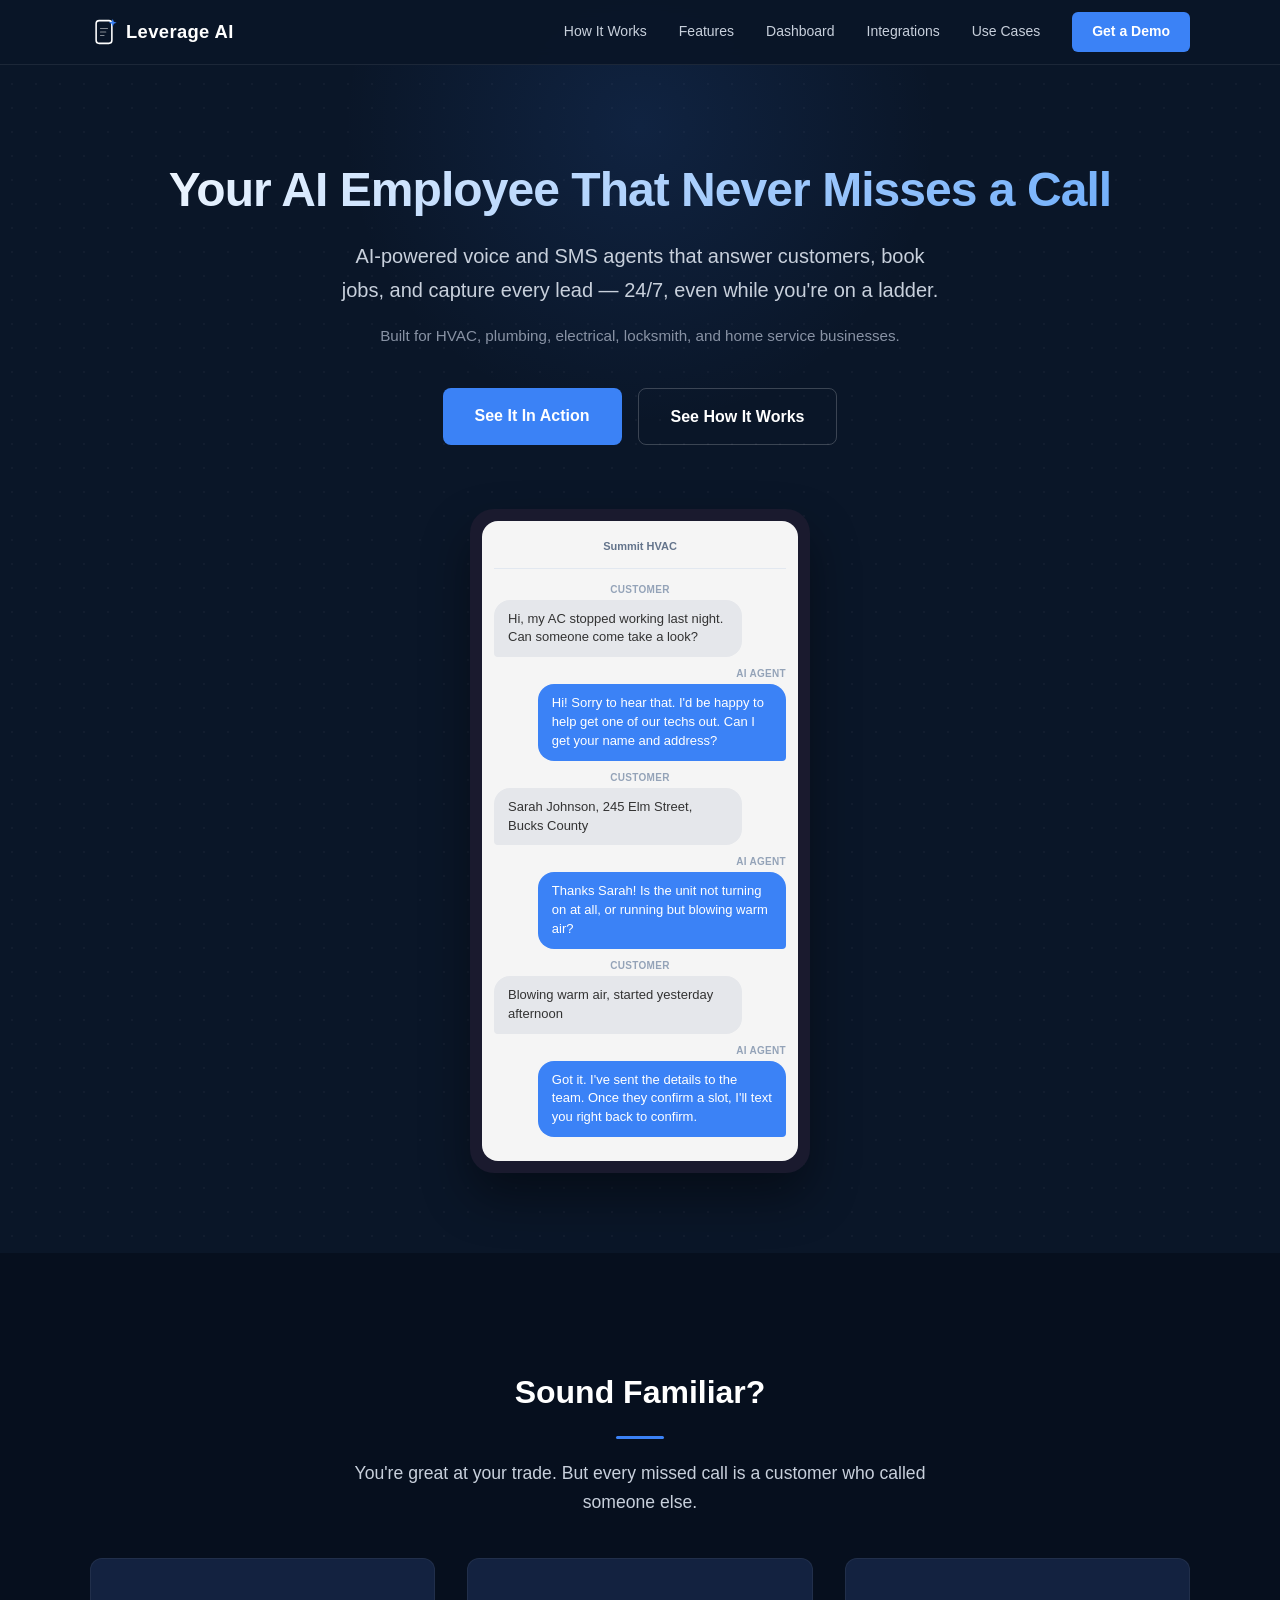
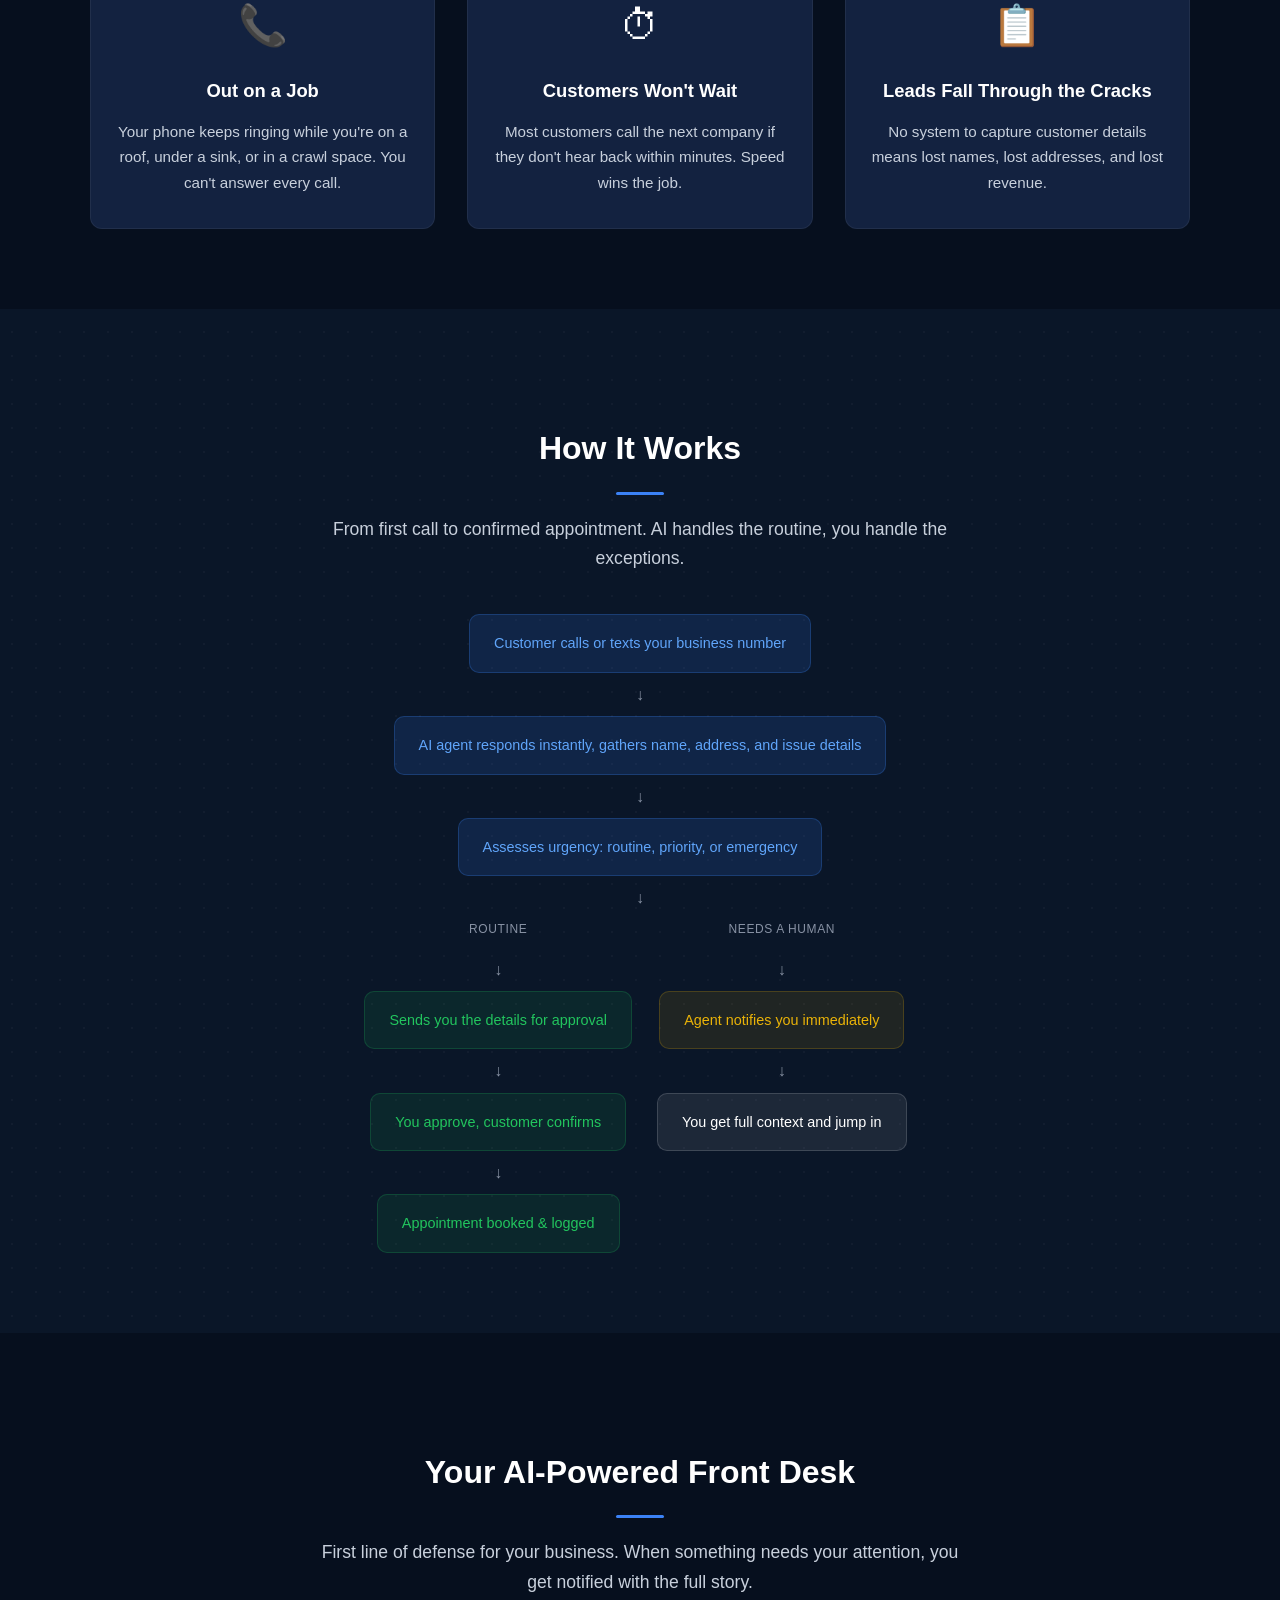
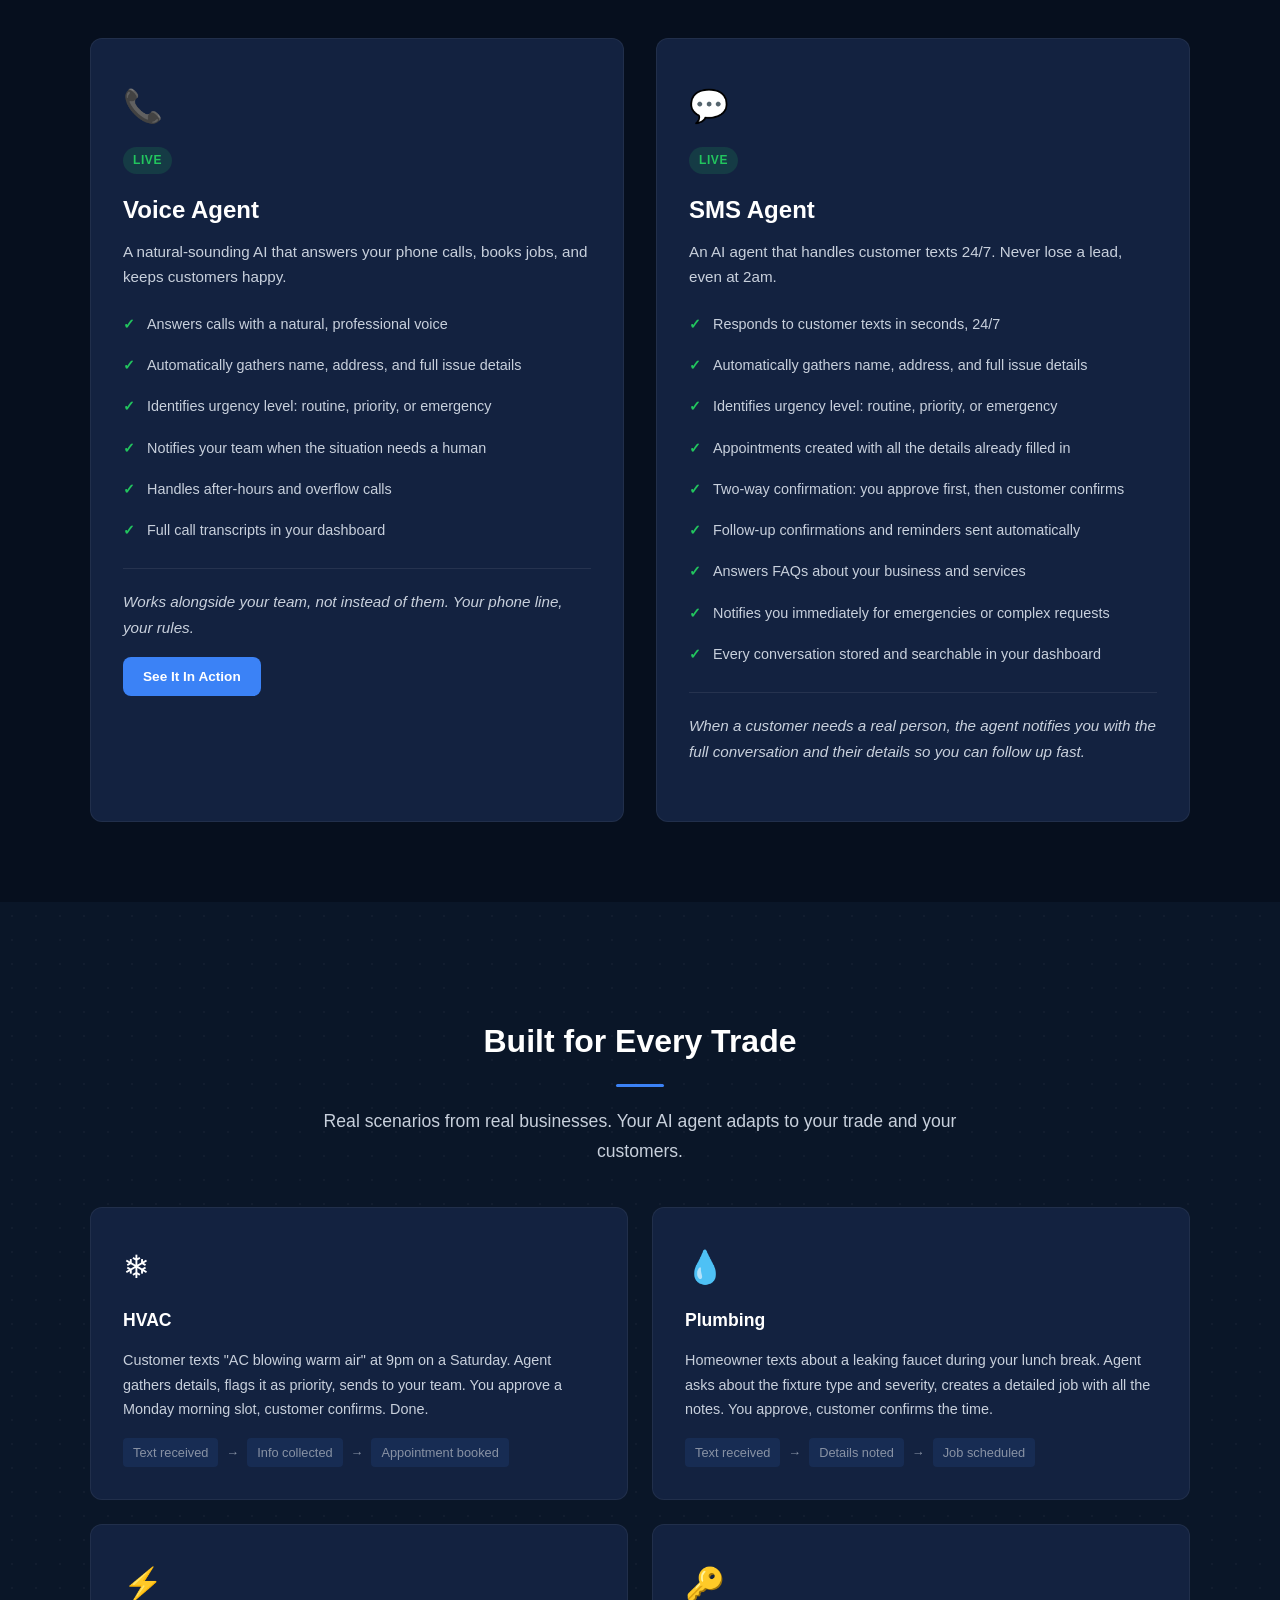
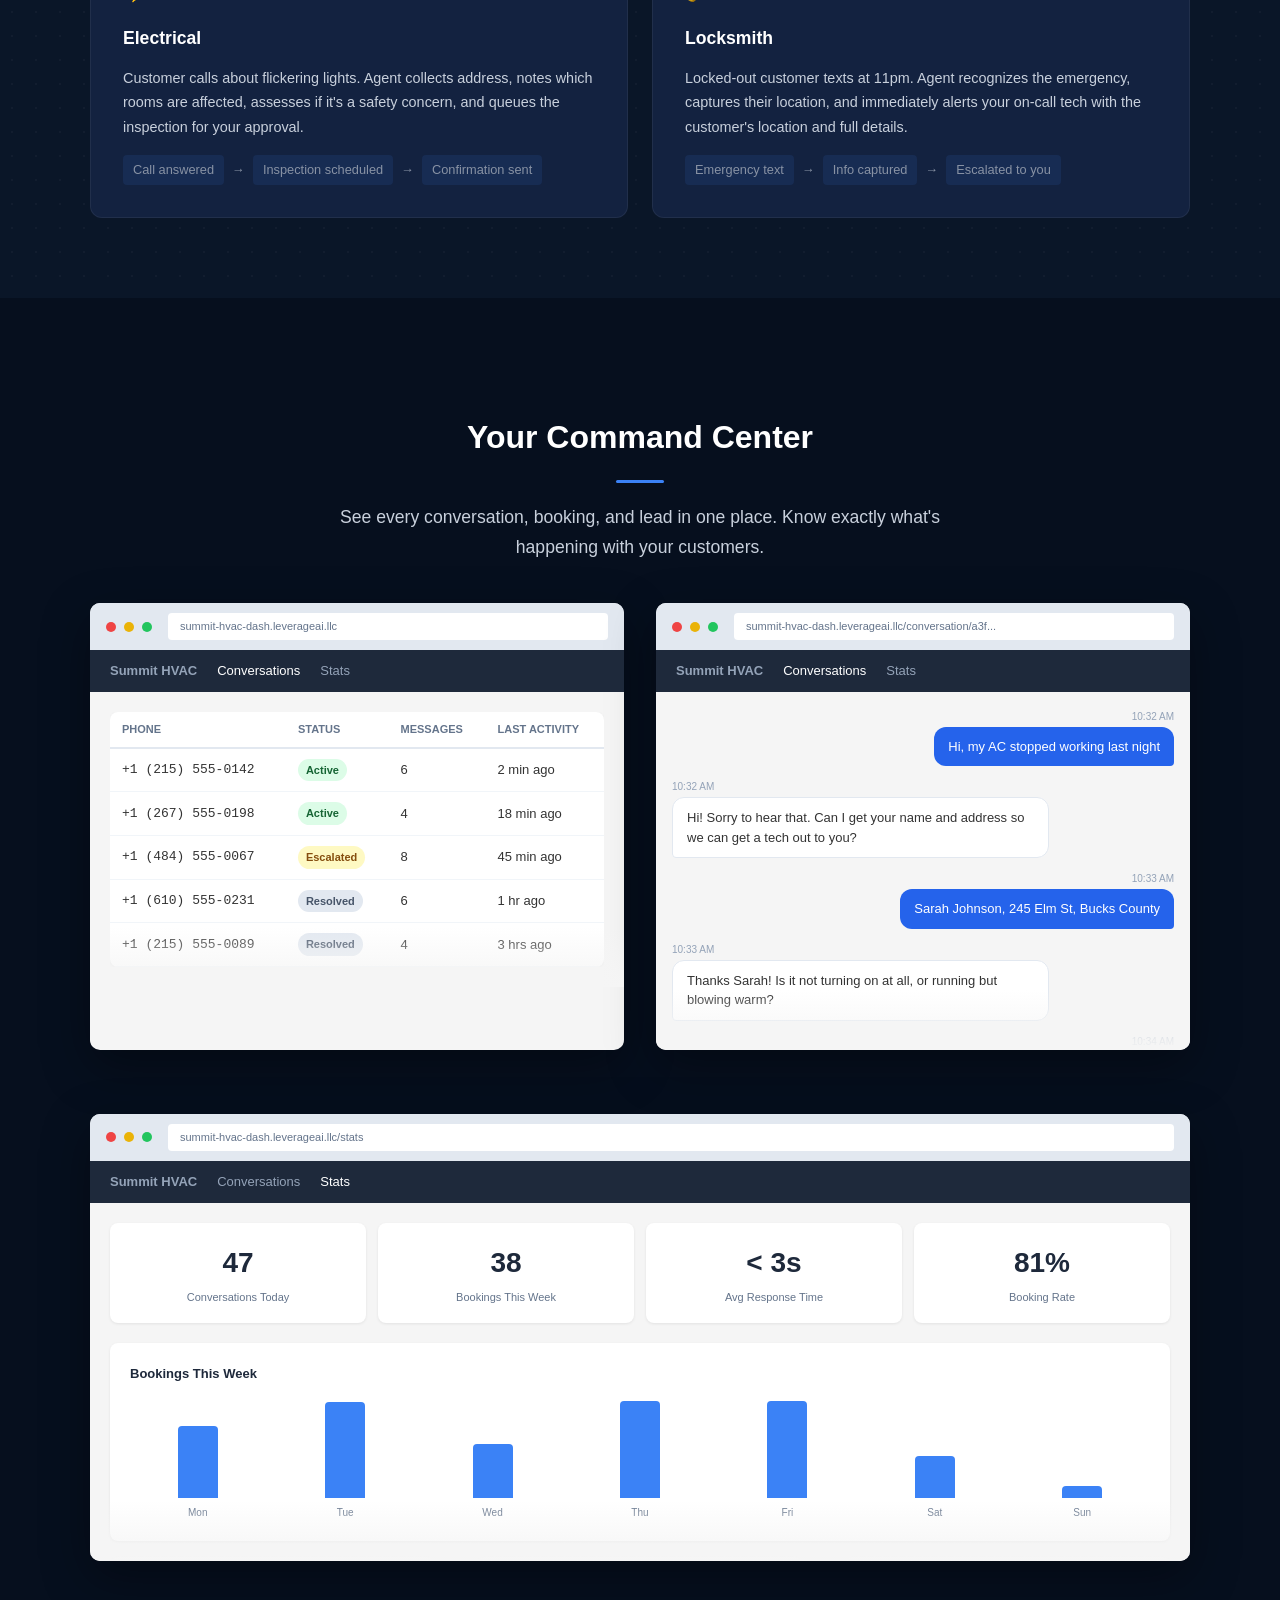
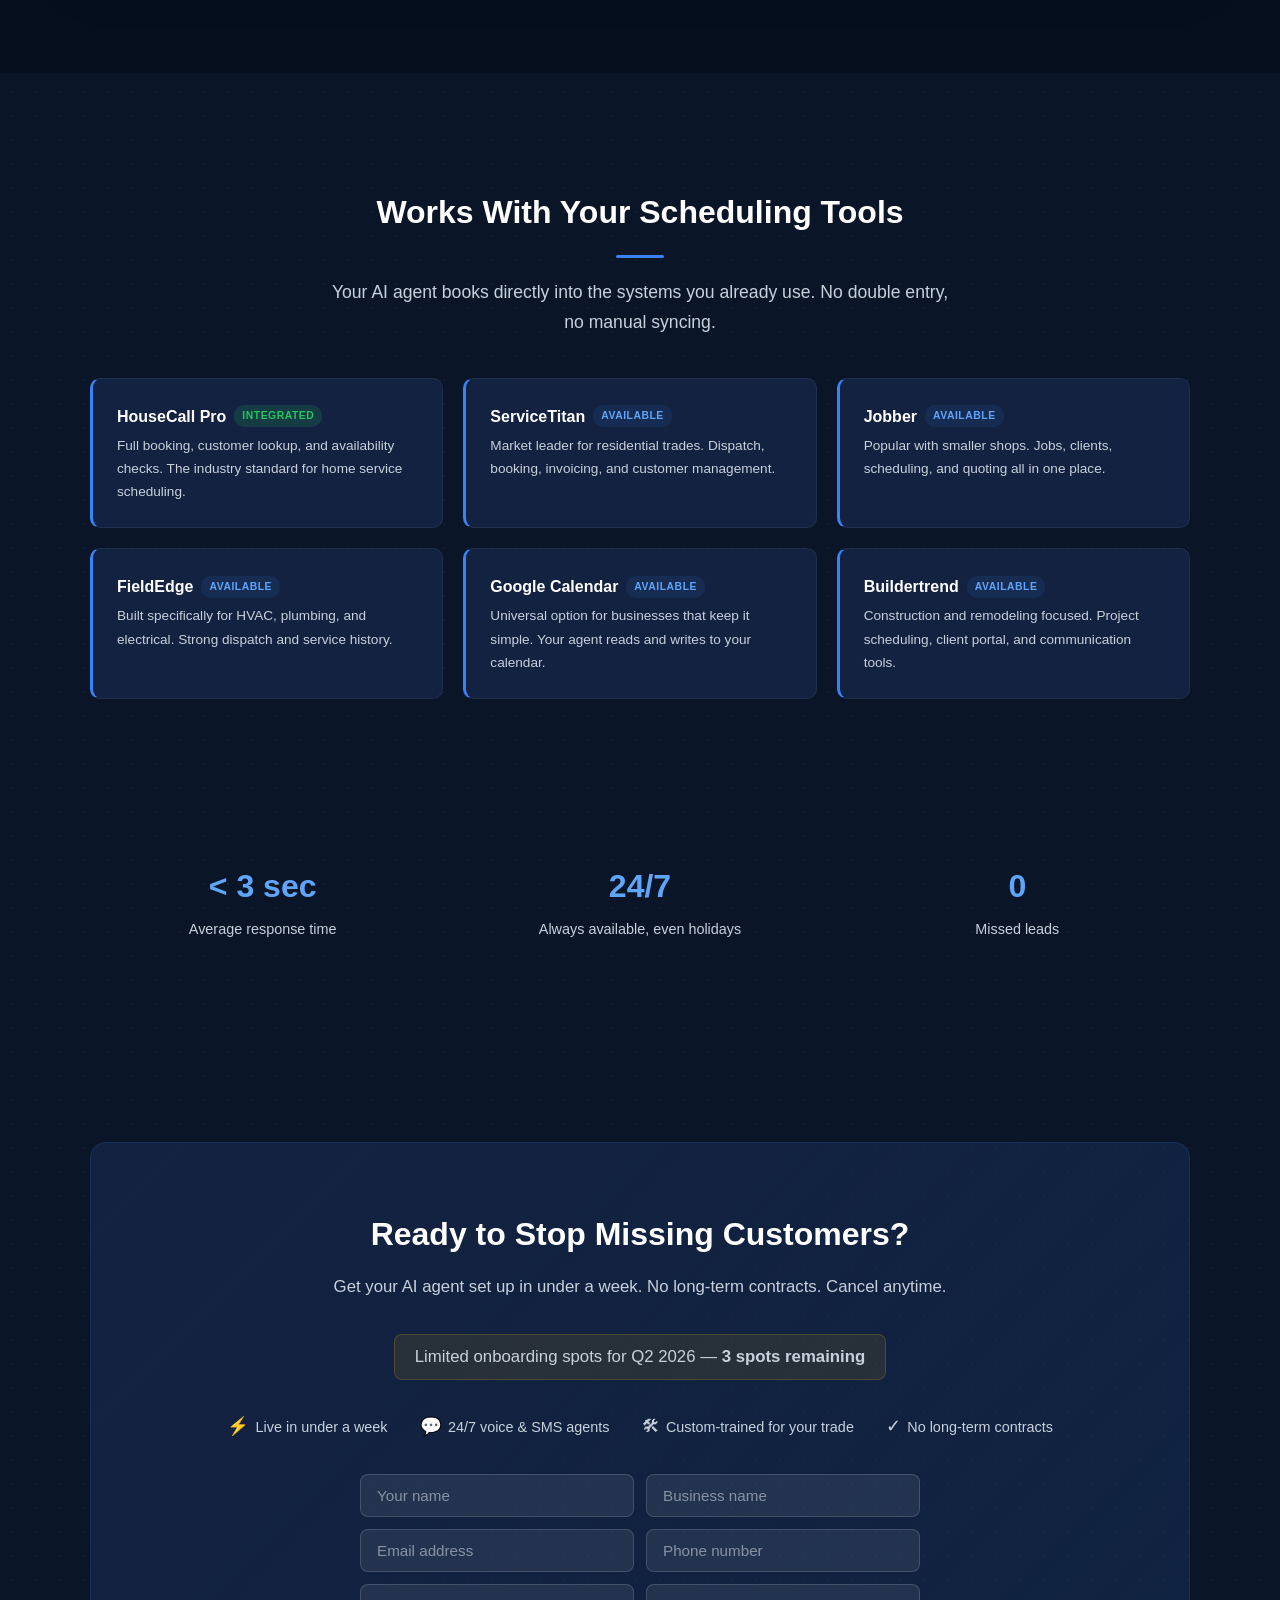
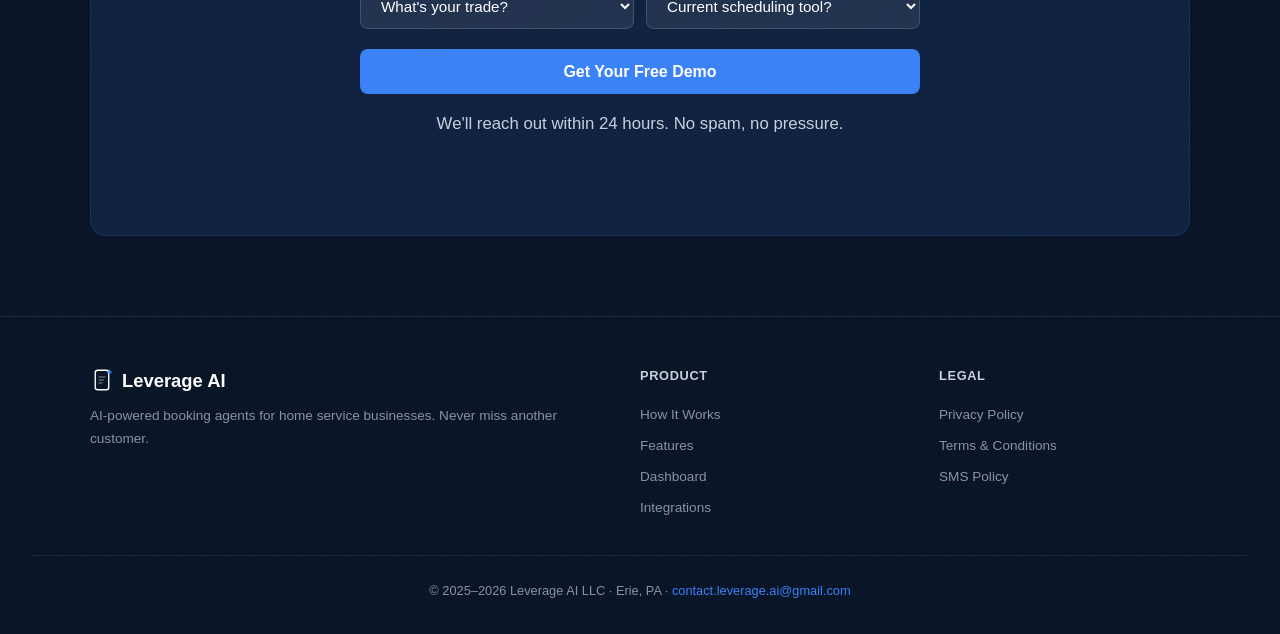
==== index.html @ cab5e4d6 "Consolidate flow charts and tighten section spacing" ====
<!DOCTYPE html>
<html lang="en">
<head>
  <meta charset="UTF-8">
  <meta name="viewport" content="width=device-width, initial-scale=1.0">
  <title>Leverage AI | AI-Powered Booking Agents for Home Service Businesses</title>
  <meta name="description" content="Never miss another customer. Leverage AI builds voice and SMS AI agents that answer inquiries, book appointments, and capture every lead for HVAC, plumbing, electrical, and locksmith businesses.">
  <link rel="icon" type="image/svg+xml" href="data:image/svg+xml,%3Csvg xmlns='http://www.w3.org/2000/svg' viewBox='0 0 32 32'%3E%3Crect x='7' y='3' width='18' height='26' rx='3.5' ry='3.5' fill='none' stroke='%23ffffff' stroke-width='1.8'/%3E%3Cline x1='12' y1='12' x2='20' y2='12' stroke='rgba(255,255,255,0.5)' stroke-width='1.3' stroke-linecap='round'/%3E%3Cline x1='12' y1='16' x2='18' y2='16' stroke='rgba(255,255,255,0.5)' stroke-width='1.3' stroke-linecap='round'/%3E%3Cline x1='12' y1='20' x2='16' y2='20' stroke='rgba(255,255,255,0.5)' stroke-width='1.3' stroke-linecap='round'/%3E%3Cpath d='M26 1 L27.2 4.3 L30.5 5.5 L27.2 6.7 L26 10 L24.8 6.7 L21.5 5.5 L24.8 4.3 Z' fill='%233b82f6'/%3E%3C/svg%3E">
  <meta property="og:title" content="Leverage AI | AI Booking Agents for Home Service Businesses">
  <meta property="og:description" content="Never miss another customer. AI agents that answer inquiries, book appointments, and capture every lead 24/7.">
  <meta property="og:type" content="website">
  <meta property="og:url" content="https://leverageai.llc">
  <meta name="twitter:card" content="summary">
  <meta name="twitter:title" content="Leverage AI | AI Booking Agents for Home Service Businesses">
  <meta name="twitter:description" content="Never miss another customer. AI agents that answer inquiries, book appointments, and capture every lead 24/7.">
  <link rel="stylesheet" href="style.css">
</head>
<body>

  <!-- ── Nav ──────────────────────────────────────────── -->
  <header class="site-header">
    <div class="inner">
      <a href="/" class="logo"><svg xmlns="http://www.w3.org/2000/svg" viewBox="0 0 32 32" width="28" height="28" aria-hidden="true"><rect x="7" y="3" width="18" height="26" rx="3.5" ry="3.5" fill="none" stroke="#ffffff" stroke-width="1.8"/><line x1="12" y1="12" x2="20" y2="12" stroke="rgba(255,255,255,0.5)" stroke-width="1.3" stroke-linecap="round"/><line x1="12" y1="16" x2="18" y2="16" stroke="rgba(255,255,255,0.5)" stroke-width="1.3" stroke-linecap="round"/><line x1="12" y1="20" x2="16" y2="20" stroke="rgba(255,255,255,0.5)" stroke-width="1.3" stroke-linecap="round"/><path d="M26 1 L27.2 4.3 L30.5 5.5 L27.2 6.7 L26 10 L24.8 6.7 L21.5 5.5 L24.8 4.3 Z" fill="#3b82f6"/></svg> Leverage AI</a>
      <input type="checkbox" id="nav-toggle" class="nav-toggle" aria-label="Toggle navigation">
      <label for="nav-toggle" class="nav-hamburger" aria-label="Menu">
        <span></span><span></span><span></span>
      </label>
      <nav class="nav-links" onclick="document.getElementById('nav-toggle').checked=false">
        <a href="#how-it-works">How It Works</a>
        <a href="#features">Features</a>
        <a href="#dashboard">Dashboard</a>
        <a href="#integrations">Integrations</a>
        <a href="#use-cases">Use Cases</a>
        <a href="#demo" class="nav-cta">Get a Demo</a>
      </nav>
    </div>
  </header>

  <main>

  <!-- ── Hero ─────────────────────────────────────────── -->
  <section class="hero">
    <h1>Your AI Employee That Never Misses a Call</h1>
    <p class="tagline">AI-powered voice and SMS agents that answer customers, book jobs, and capture every lead &mdash; 24/7, even while you're on a ladder.</p>
    <p class="supported">Built for HVAC, plumbing, electrical, locksmith, and home service businesses.</p>
    <div class="cta-buttons">
      <a href="#demo" class="btn-primary">See It In Action</a>
      <a href="#how-it-works" class="btn-secondary">See How It Works</a>
    </div>

    <!-- Phone mockup -->
    <div class="phone-mockup">
      <div class="phone-screen">
        <div class="phone-header">Summit HVAC</div>
        <div class="sms-label">Customer</div>
        <div class="sms-bubble sms-incoming">Hi, my AC stopped working last night. Can someone come take a look?</div>
        <div class="sms-label sms-label-right">AI Agent</div>
        <div class="sms-bubble sms-outgoing">Hi! Sorry to hear that. I'd be happy to help get one of our techs out. Can I get your name and address?</div>
        <div class="sms-label">Customer</div>
        <div class="sms-bubble sms-incoming">Sarah Johnson, 245 Elm Street, Bucks County</div>
        <div class="sms-label sms-label-right">AI Agent</div>
        <div class="sms-bubble sms-outgoing">Thanks Sarah! Is the unit not turning on at all, or running but blowing warm air?</div>
        <div class="sms-label">Customer</div>
        <div class="sms-bubble sms-incoming">Blowing warm air, started yesterday afternoon</div>
        <div class="sms-label sms-label-right">AI Agent</div>
        <div class="sms-bubble sms-outgoing">Got it. I've sent the details to the team. Once they confirm a slot, I'll text you right back to confirm.</div>
      </div>
    </div>
  </section>

  <!-- ── Pain Points ──────────────────────────────────── -->
  <section class="section section-alt">
    <div class="section-inner">
      <h2 class="section-title">Sound Familiar?</h2>
      <p class="section-subtitle">You're great at your trade. But every missed call is a customer who called someone else.</p>
      <div class="pain-grid">
        <div class="pain-card card-base">
          <span class="pain-icon" aria-hidden="true">&#128222;</span>
          <h3>Out on a Job</h3>
          <p>Your phone keeps ringing while you're on a roof, under a sink, or in a crawl space. You can't answer every call.</p>
        </div>
        <div class="pain-card card-base">
          <span class="pain-icon" aria-hidden="true">&#9201;</span>
          <h3>Customers Won't Wait</h3>
          <p>Most customers call the next company if they don't hear back within minutes. Speed wins the job.</p>
        </div>
        <div class="pain-card card-base">
          <span class="pain-icon" aria-hidden="true">&#128203;</span>
          <h3>Leads Fall Through the Cracks</h3>
          <p>No system to capture customer details means lost names, lost addresses, and lost revenue.</p>
        </div>
      </div>
    </div>
  </section>

  <!-- ── How It Works ─────────────────────────────────── -->
  <section id="how-it-works" class="section">
    <div class="section-inner">
      <h2 class="section-title">How It Works</h2>
      <p class="section-subtitle">From first call to confirmed appointment. AI handles the routine, you handle the exceptions.</p>
      <div class="handoff-flow how-it-works-flow">
        <div class="flow-node flow-node-agent">Customer calls or texts your business number</div>
        <div class="flow-connector">&darr;</div>
        <div class="flow-node flow-node-agent">AI agent responds instantly, gathers name, address, and issue details</div>
        <div class="flow-connector">&darr;</div>
        <div class="flow-node flow-node-agent">Assesses urgency: routine, priority, or emergency</div>
        <div class="flow-connector">&darr;</div>
        <div class="flow-split">
          <div class="flow-branch">
            <span class="flow-branch-label">Routine</span>
            <div class="flow-connector">&darr;</div>
            <div class="flow-node flow-node-routine">Sends you the details for approval</div>
            <div class="flow-connector">&darr;</div>
            <div class="flow-node flow-node-routine">You approve, customer confirms</div>
            <div class="flow-connector">&darr;</div>
            <div class="flow-node flow-node-routine">Appointment booked &amp; logged</div>
          </div>
          <div class="flow-branch">
            <span class="flow-branch-label">Needs a human</span>
            <div class="flow-connector">&darr;</div>
            <div class="flow-node flow-node-escalate">Agent notifies you immediately</div>
            <div class="flow-connector">&darr;</div>
            <div class="flow-node flow-node-human">You get full context and jump in</div>
          </div>
        </div>
      </div>
    </div>
  </section>

  <!-- ── Features / Services ──────────────────────────── -->
  <section id="features" class="section section-alt">
    <div class="section-inner">
      <h2 class="section-title">Your AI-Powered Front Desk</h2>
      <p class="section-subtitle">First line of defense for your business. When something needs your attention, you get notified with the full story.</p>
      <div class="features-grid">
        <div class="feature-card card-base">
          <span class="feature-icon" aria-hidden="true">&#128222;</span>
          <span class="feature-badge badge-base badge-green">Live</span>
          <h3>Voice Agent</h3>
          <p>A natural-sounding AI that answers your phone calls, books jobs, and keeps customers happy.</p>
          <ul class="feature-list check-list">
            <li>Answers calls with a natural, professional voice</li>
            <li>Automatically gathers name, address, and full issue details</li>
            <li>Identifies urgency level: routine, priority, or emergency</li>
            <li>Notifies your team when the situation needs a human</li>
            <li>Handles after-hours and overflow calls</li>
            <li>Full call transcripts in your dashboard</li>
          </ul>
          <p class="feature-note">Works alongside your team, not instead of them. Your phone line, your rules.</p>
          <div class="feature-cta">
            <a href="#demo" class="btn-primary btn-sm">See It In Action</a>
          </div>
        </div>
        <div class="feature-card card-base">
          <span class="feature-icon" aria-hidden="true">&#128172;</span>
          <span class="feature-badge badge-base badge-green">Live</span>
          <h3>SMS Agent</h3>
          <p>An AI agent that handles customer texts 24/7. Never lose a lead, even at 2am.</p>
          <ul class="feature-list check-list">
            <li>Responds to customer texts in seconds, 24/7</li>
            <li>Automatically gathers name, address, and full issue details</li>
            <li>Identifies urgency level: routine, priority, or emergency</li>
            <li>Appointments created with all the details already filled in</li>
            <li>Two-way confirmation: you approve first, then customer confirms</li>
            <li>Follow-up confirmations and reminders sent automatically</li>
            <li>Answers FAQs about your business and services</li>
            <li>Notifies you immediately for emergencies or complex requests</li>
            <li>Every conversation stored and searchable in your dashboard</li>
          </ul>
          <p class="feature-note">When a customer needs a real person, the agent notifies you with the full conversation and their details so you can follow up fast.</p>
        </div>
      </div>
    </div>
  </section>

  <!-- ── Use Cases ────────────────────────────────────── -->
  <section id="use-cases" class="section">
    <div class="section-inner">
      <h2 class="section-title">Built for Every Trade</h2>
      <p class="section-subtitle">Real scenarios from real businesses. Your AI agent adapts to your trade and your customers.</p>
      <div class="usecases-grid">
        <div class="usecase-card card-base">
          <span class="trade-icon" aria-hidden="true">&#10052;</span>
          <h3>HVAC</h3>
          <p>Customer texts "AC blowing warm air" at 9pm on a Saturday. Agent gathers details, flags it as priority, sends to your team. You approve a Monday morning slot, customer confirms. Done.</p>
          <div class="usecase-flow">
            <span class="flow-step">Text received</span>
            <span class="flow-arrow">&rarr;</span>
            <span class="flow-step">Info collected</span>
            <span class="flow-arrow">&rarr;</span>
            <span class="flow-step">Appointment booked</span>
          </div>
        </div>
        <div class="usecase-card card-base">
          <span class="trade-icon" aria-hidden="true">&#128167;</span>
          <h3>Plumbing</h3>
          <p>Homeowner texts about a leaking faucet during your lunch break. Agent asks about the fixture type and severity, creates a detailed job with all the notes. You approve, customer confirms the time.</p>
          <div class="usecase-flow">
            <span class="flow-step">Text received</span>
            <span class="flow-arrow">&rarr;</span>
            <span class="flow-step">Details noted</span>
            <span class="flow-arrow">&rarr;</span>
            <span class="flow-step">Job scheduled</span>
          </div>
        </div>
        <div class="usecase-card card-base">
          <span class="trade-icon" aria-hidden="true">&#9889;</span>
          <h3>Electrical</h3>
          <p>Customer calls about flickering lights. Agent collects address, notes which rooms are affected, assesses if it's a safety concern, and queues the inspection for your approval.</p>
          <div class="usecase-flow">
            <span class="flow-step">Call answered</span>
            <span class="flow-arrow">&rarr;</span>
            <span class="flow-step">Inspection scheduled</span>
            <span class="flow-arrow">&rarr;</span>
            <span class="flow-step">Confirmation sent</span>
          </div>
        </div>
        <div class="usecase-card card-base">
          <span class="trade-icon" aria-hidden="true">&#128273;</span>
          <h3>Locksmith</h3>
          <p>Locked-out customer texts at 11pm. Agent recognizes the emergency, captures their location, and immediately alerts your on-call tech with the customer's location and full details.</p>
          <div class="usecase-flow">
            <span class="flow-step">Emergency text</span>
            <span class="flow-arrow">&rarr;</span>
            <span class="flow-step">Info captured</span>
            <span class="flow-arrow">&rarr;</span>
            <span class="flow-step">Escalated to you</span>
          </div>
        </div>
      </div>
    </div>
  </section>

  <!-- ── Dashboard Screenshots ────────────────────────── -->
  <section id="dashboard" class="section section-alt">
    <div class="section-inner">
      <h2 class="section-title">Your Command Center</h2>
      <p class="section-subtitle">See every conversation, booking, and lead in one place. Know exactly what's happening with your customers.</p>

      <!-- Conversation List + Chat Transcript side by side -->
      <div class="dashboard-showcase">
        <!-- Mock: Conversation List -->
        <div class="mock-browser">
          <div class="mock-toolbar">
            <div class="mock-dot mock-dot-red"></div>
            <div class="mock-dot mock-dot-yellow"></div>
            <div class="mock-dot mock-dot-green"></div>
            <div class="mock-url">summit-hvac-dash.leverageai.llc</div>
          </div>
          <div class="mock-body">
            <div class="mock-nav">
              <span class="mock-nav-brand">Summit HVAC</span>
              <span class="active">Conversations</span>
              <span>Stats</span>
            </div>
            <div class="mock-content">
              <div class="mock-table-wrap">
              <table class="mock-table">
                <thead>
                  <tr>
                    <th>Phone</th>
                    <th>Status</th>
                    <th>Messages</th>
                    <th>Last Activity</th>
                  </tr>
                </thead>
                <tbody>
                  <tr>
                    <td class="mock-phone">+1 (215) 555-0142</td>
                    <td><span class="mock-badge mock-badge-active">Active</span></td>
                    <td>6</td>
                    <td>2 min ago</td>
                  </tr>
                  <tr>
                    <td class="mock-phone">+1 (267) 555-0198</td>
                    <td><span class="mock-badge mock-badge-active">Active</span></td>
                    <td>4</td>
                    <td>18 min ago</td>
                  </tr>
                  <tr>
                    <td class="mock-phone">+1 (484) 555-0067</td>
                    <td><span class="mock-badge mock-badge-escalated">Escalated</span></td>
                    <td>8</td>
                    <td>45 min ago</td>
                  </tr>
                  <tr>
                    <td class="mock-phone">+1 (610) 555-0231</td>
                    <td><span class="mock-badge mock-badge-resolved">Resolved</span></td>
                    <td>6</td>
                    <td>1 hr ago</td>
                  </tr>
                  <tr>
                    <td class="mock-phone">+1 (215) 555-0089</td>
                    <td><span class="mock-badge mock-badge-resolved">Resolved</span></td>
                    <td>4</td>
                    <td>3 hrs ago</td>
                  </tr>
                </tbody>
              </table>
              </div>
            </div>
          </div>
        </div>

        <!-- Mock: SMS Conversation -->
        <div class="mock-browser">
          <div class="mock-toolbar">
            <div class="mock-dot mock-dot-red"></div>
            <div class="mock-dot mock-dot-yellow"></div>
            <div class="mock-dot mock-dot-green"></div>
            <div class="mock-url">summit-hvac-dash.leverageai.llc/conversation/a3f...</div>
          </div>
          <div class="mock-body">
            <div class="mock-nav">
              <span class="mock-nav-brand">Summit HVAC</span>
              <span class="active">Conversations</span>
              <span>Stats</span>
            </div>
            <div class="mock-chat">
              <div class="mock-msg-row mock-msg-row-user">
                <span class="mock-msg-time">10:32 AM</span>
                <div class="mock-msg mock-msg-user">Hi, my AC stopped working last night</div>
              </div>
              <div class="mock-msg-row mock-msg-row-agent">
                <span class="mock-msg-time">10:32 AM</span>
                <div class="mock-msg mock-msg-agent">Hi! Sorry to hear that. Can I get your name and address so we can get a tech out to you?</div>
              </div>
              <div class="mock-msg-row mock-msg-row-user">
                <span class="mock-msg-time">10:33 AM</span>
                <div class="mock-msg mock-msg-user">Sarah Johnson, 245 Elm St, Bucks County</div>
              </div>
              <div class="mock-msg-row mock-msg-row-agent">
                <span class="mock-msg-time">10:33 AM</span>
                <div class="mock-msg mock-msg-agent">Thanks Sarah! Is it not turning on at all, or running but blowing warm?</div>
              </div>
              <div class="mock-msg-row mock-msg-row-user">
                <span class="mock-msg-time">10:34 AM</span>
                <div class="mock-msg mock-msg-user">Blowing warm since yesterday</div>
              </div>
              <div class="mock-msg-row mock-msg-row-agent">
                <span class="mock-msg-time">10:34 AM</span>
                <div class="mock-msg mock-msg-agent">Got it, I've sent the details to the team. You'll get a text to confirm once the appointment is set.</div>
              </div>
              <div class="mock-msg-row mock-msg-row-agent">
                <span class="mock-msg-time">10:51 AM</span>
                <div class="mock-msg mock-msg-agent">Great news Sarah! Tomorrow Tue Mar 29, 8&ndash;10am works. Can you confirm that time?</div>
              </div>
              <div class="mock-msg-row mock-msg-row-user">
                <span class="mock-msg-time">10:52 AM</span>
                <div class="mock-msg mock-msg-user">Yes that works!</div>
              </div>
              <div class="mock-msg-row mock-msg-row-agent">
                <span class="mock-msg-time">10:52 AM</span>
                <div class="mock-msg mock-msg-agent">Confirmed! A tech will call when they're on the way.</div>
              </div>
            </div>
          </div>
        </div>
      </div>

      <!-- Mock: Analytics Dashboard -->
      <div class="mock-browser">
        <div class="mock-toolbar">
          <div class="mock-dot mock-dot-red"></div>
          <div class="mock-dot mock-dot-yellow"></div>
          <div class="mock-dot mock-dot-green"></div>
          <div class="mock-url">summit-hvac-dash.leverageai.llc/stats</div>
        </div>
        <div class="mock-body">
          <div class="mock-nav">
            <span class="mock-nav-brand">Summit HVAC</span>
            <span>Conversations</span>
            <span class="active">Stats</span>
          </div>
          <div class="mock-content">
            <div class="mock-stats-grid">
              <div class="mock-stat">
                <div class="mock-stat-value">47</div>
                <div class="mock-stat-label">Conversations Today</div>
              </div>
              <div class="mock-stat">
                <div class="mock-stat-value">38</div>
                <div class="mock-stat-label">Bookings This Week</div>
              </div>
              <div class="mock-stat">
                <div class="mock-stat-value">&lt; 3s</div>
                <div class="mock-stat-label">Avg Response Time</div>
              </div>
              <div class="mock-stat">
                <div class="mock-stat-value">81%</div>
                <div class="mock-stat-label">Booking Rate</div>
              </div>
            </div>
            <div class="mock-chart-section mock-chart-gap">
              <div class="mock-chart-title">Bookings This Week</div>
              <div class="mock-bar-chart">
                <div class="mock-bar-col">
                  <div class="mock-bar" style="height: 60%;"></div>
                  <span class="mock-bar-label">Mon</span>
                </div>
                <div class="mock-bar-col">
                  <div class="mock-bar" style="height: 80%;"></div>
                  <span class="mock-bar-label">Tue</span>
                </div>
                <div class="mock-bar-col">
                  <div class="mock-bar" style="height: 45%;"></div>
                  <span class="mock-bar-label">Wed</span>
                </div>
                <div class="mock-bar-col">
                  <div class="mock-bar" style="height: 90%;"></div>
                  <span class="mock-bar-label">Thu</span>
                </div>
                <div class="mock-bar-col">
                  <div class="mock-bar" style="height: 100%;"></div>
                  <span class="mock-bar-label">Fri</span>
                </div>
                <div class="mock-bar-col">
                  <div class="mock-bar" style="height: 35%;"></div>
                  <span class="mock-bar-label">Sat</span>
                </div>
                <div class="mock-bar-col">
                  <div class="mock-bar" style="height: 10%;"></div>
                  <span class="mock-bar-label">Sun</span>
                </div>
              </div>
            </div>
            <div class="mock-funnel">
              <div class="mock-funnel-step">
                <div class="mock-funnel-value">312</div>
                <div class="mock-funnel-label">Leads This Month</div>
              </div>
              <div class="mock-funnel-arrow">&rarr;</div>
              <div class="mock-funnel-step">
                <div class="mock-funnel-value">287</div>
                <div class="mock-funnel-label">Conversations</div>
              </div>
              <div class="mock-funnel-arrow">&rarr;</div>
              <div class="mock-funnel-step">
                <div class="mock-funnel-value">234</div>
                <div class="mock-funnel-label">Bookings</div>
              </div>
            </div>
          </div>
        </div>
      </div>
    </div>
  </section>

  <!-- ── Integrations ─────────────────────────────────── -->
  <section id="integrations" class="section">
    <div class="section-inner">
      <h2 class="section-title">Works With Your Scheduling Tools</h2>
      <p class="section-subtitle">Your AI agent books directly into the systems you already use. No double entry, no manual syncing.</p>
      <div class="integrations-grid">
        <div class="integration-card card-base">
          <h3>HouseCall Pro <span class="int-badge badge-base badge-green">Integrated</span></h3>
          <p>Full booking, customer lookup, and availability checks. The industry standard for home service scheduling.</p>
        </div>
        <div class="integration-card card-base">
          <h3>ServiceTitan <span class="int-badge badge-base badge-blue">Available</span></h3>
          <p>Market leader for residential trades. Dispatch, booking, invoicing, and customer management.</p>
        </div>
        <div class="integration-card card-base">
          <h3>Jobber <span class="int-badge badge-base badge-blue">Available</span></h3>
          <p>Popular with smaller shops. Jobs, clients, scheduling, and quoting all in one place.</p>
        </div>
        <div class="integration-card card-base">
          <h3>FieldEdge <span class="int-badge badge-base badge-blue">Available</span></h3>
          <p>Built specifically for HVAC, plumbing, and electrical. Strong dispatch and service history.</p>
        </div>
        <div class="integration-card card-base">
          <h3>Google Calendar <span class="int-badge badge-base badge-blue">Available</span></h3>
          <p>Universal option for businesses that keep it simple. Your agent reads and writes to your calendar.</p>
        </div>
        <div class="integration-card card-base">
          <h3>Buildertrend <span class="int-badge badge-base badge-blue">Available</span></h3>
          <p>Construction and remodeling focused. Project scheduling, client portal, and communication tools.</p>
        </div>
      </div>
    </div>
  </section>

  <!-- ── Trust Signals ────────────────────────────────── -->
  <section class="section">
    <div class="section-inner">
      <div class="trust-grid">
        <div class="trust-item">
          <div class="trust-value">&lt; 3 sec</div>
          <div class="trust-label">Average response time</div>
        </div>
        <div class="trust-item">
          <div class="trust-value">24/7</div>
          <div class="trust-label">Always available, even holidays</div>
        </div>
        <div class="trust-item">
          <div class="trust-value">0</div>
          <div class="trust-label">Missed leads</div>
        </div>
      </div>
    </div>
  </section>

  <!-- ── Final CTA + Interest Form ─────────────────────── -->
  <section id="demo" class="section">
    <div class="cta-section">
      <h2>Ready to Stop Missing Customers?</h2>
      <p>Get your AI agent set up in under a week. No long-term contracts. Cancel anytime.</p>
      <p class="urgency-note">Limited onboarding spots for Q2 2026 &mdash; <strong>3 spots remaining</strong></p>
      <div class="quick-wins">
        <div class="quick-win"><span class="quick-win-icon">&#9889;</span><span>Live in under a week</span></div>
        <div class="quick-win"><span class="quick-win-icon">&#128172;</span><span>24/7 voice &amp; SMS agents</span></div>
        <div class="quick-win"><span class="quick-win-icon">&#128736;</span><span>Custom-trained for your trade</span></div>
        <div class="quick-win"><span class="quick-win-icon">&#10003;</span><span>No long-term contracts</span></div>
      </div>
      <form id="interest-form" class="interest-form" action="https://formspree.io/f/xlgogqyo" method="POST">
        <div class="form-row">
          <input type="text" name="name" placeholder="Your name" required class="form-input">
          <input type="text" name="business" placeholder="Business name" required class="form-input">
        </div>
        <div class="form-row">
          <input type="email" name="email" placeholder="Email address" required class="form-input">
          <input type="tel" name="phone" placeholder="Phone number" class="form-input">
        </div>
        <div class="form-row">
          <select name="trade" class="form-input" required>
            <option value="" disabled selected>What's your trade?</option>
            <option value="hvac">HVAC</option>
            <option value="plumbing">Plumbing</option>
            <option value="electrical">Electrical</option>
            <option value="locksmith">Locksmith</option>
            <option value="general-contractor">General Contractor</option>
            <option value="other">Other Home Service</option>
          </select>
          <select name="scheduling_tool" class="form-input">
            <option value="" disabled selected>Current scheduling tool?</option>
            <option value="housecall-pro">HouseCall Pro</option>
            <option value="servicetitan">ServiceTitan</option>
            <option value="jobber">Jobber</option>
            <option value="fieldedge">FieldEdge</option>
            <option value="google-calendar">Google Calendar</option>
            <option value="none">None / Pen &amp; Paper</option>
            <option value="other">Other</option>
          </select>
        </div>
        <button type="submit" id="form-btn" class="btn-primary form-submit">Get Your Free Demo</button>
        <p class="form-note">We'll reach out within 24 hours. No spam, no pressure.</p>
        <p id="form-status" class="form-status" hidden></p>
      </form>
      <script>
      (function(){
        var LIMIT = 3;
        var WINDOW_MS = 24 * 60 * 60 * 1000;
        var KEY = 'lai_form_ts';
        var form = document.getElementById('interest-form');
        var btn = document.getElementById('form-btn');
        var status = document.getElementById('form-status');

        function getTimestamps() {
          try { return JSON.parse(localStorage.getItem(KEY) || '[]'); }
          catch(e) { return []; }
        }
        function isLimited() {
          var now = Date.now();
          var ts = getTimestamps().filter(function(t){ return now - t < WINDOW_MS; });
          localStorage.setItem(KEY, JSON.stringify(ts));
          return ts.length >= LIMIT;
        }
        function recordSubmission() {
          var ts = getTimestamps();
          ts.push(Date.now());
          localStorage.setItem(KEY, JSON.stringify(ts));
        }

        if (isLimited()) {
          btn.disabled = true;
          btn.textContent = 'Already submitted';
          status.textContent = "You've already submitted a request. We'll be in touch soon!";
          status.hidden = false;
          status.className = 'form-status form-status-info';
        }

        form.addEventListener('submit', function(e) {
          if (isLimited()) {
            e.preventDefault();
            status.textContent = "You've already submitted a request. We'll be in touch soon!";
            status.hidden = false;
            status.className = 'form-status form-status-info';
            return;
          }
          e.preventDefault();
          btn.disabled = true;
          btn.textContent = 'Sending...';

          fetch(form.action, {
            method: 'POST',
            body: new FormData(form),
            headers: { 'Accept': 'application/json' }
          }).then(function(r) {
            if (r.ok) {
              recordSubmission();
              form.reset();
              btn.textContent = 'Submitted!';
              status.textContent = "Thanks! We'll reach out within 24 hours.";
              status.hidden = false;
              status.className = 'form-status form-status-success';
            } else {
              btn.disabled = false;
              btn.textContent = 'Get a Free Demo';
              status.textContent = 'Something went wrong. Please try again or email us directly.';
              status.hidden = false;
              status.className = 'form-status form-status-error';
            }
          }).catch(function() {
            btn.disabled = false;
            btn.textContent = 'Get a Free Demo';
            status.textContent = 'Network error. Please try again.';
            status.hidden = false;
            status.className = 'form-status form-status-error';
          });
        });
      })();
      </script>
    </div>
  </section>

  </main>

  <!-- ── Footer ───────────────────────────────────────── -->
  <footer class="site-footer">
    <div class="footer-inner">
      <div class="footer-brand">
        <h3><svg xmlns="http://www.w3.org/2000/svg" viewBox="0 0 32 32" width="24" height="24" aria-hidden="true"><rect x="7" y="3" width="18" height="26" rx="3.5" ry="3.5" fill="none" stroke="#ffffff" stroke-width="1.8"/><line x1="12" y1="12" x2="20" y2="12" stroke="rgba(255,255,255,0.5)" stroke-width="1.3" stroke-linecap="round"/><line x1="12" y1="16" x2="18" y2="16" stroke="rgba(255,255,255,0.5)" stroke-width="1.3" stroke-linecap="round"/><line x1="12" y1="20" x2="16" y2="20" stroke="rgba(255,255,255,0.5)" stroke-width="1.3" stroke-linecap="round"/><path d="M26 1 L27.2 4.3 L30.5 5.5 L27.2 6.7 L26 10 L24.8 6.7 L21.5 5.5 L24.8 4.3 Z" fill="#3b82f6"/></svg> Leverage AI</h3>
        <p>AI-powered booking agents for home service businesses. Never miss another customer.</p>
      </div>
      <div class="footer-col">
        <h4>Product</h4>
        <a href="#how-it-works">How It Works</a>
        <a href="#features">Features</a>
        <a href="#dashboard">Dashboard</a>
        <a href="#integrations">Integrations</a>
      </div>
      <div class="footer-col">
        <h4>Legal</h4>
        <a href="privacy.html">Privacy Policy</a>
        <a href="terms.html">Terms &amp; Conditions</a>
        <a href="sms-policy.html">SMS Policy</a>
      </div>
    </div>
    <div class="footer-bottom">
      &copy; 2025&ndash;2026 Leverage AI LLC &middot; Erie, PA &middot;
      <a href="mailto:contact.leverage.ai@gmail.com">contact.leverage.ai@gmail.com</a>
    </div>
  </footer>

</body>
</html>
---- style.css ----
/* ── Reset & Base ────────────────────────────────────────── */
*, *::before, *::after { box-sizing: border-box; margin: 0; padding: 0; }

:root {
  --navy:       #0a1628;
  --navy-dark:  #060f1e;
  --navy-light: #132240;
  --white:      #ffffff;
  --gray:       #c8d0dc;
  --gray-dim:   #8892a4;
  --accent:     #3b82f6;
  --accent-light: #60a5fa;
  --green:      #22c55e;
  --yellow:     #eab308;
  --shadow-sm:  0 1px 3px rgba(0,0,0,0.08);
  --max-w:      860px;
  --max-w-wide: 1100px;
}

html { font-size: 16px; scroll-behavior: smooth; }

body {
  font-family: -apple-system, BlinkMacSystemFont, "Segoe UI", Roboto,
               "Helvetica Neue", Arial, sans-serif;
  color: var(--white);
  background: var(--navy);
  line-height: 1.7;
  min-height: 100vh;
  display: flex;
  flex-direction: column;
  overflow-x: hidden;
  -webkit-text-size-adjust: 100%;
  background-image: radial-gradient(rgba(255,255,255,0.03) 1px, transparent 1px);
  background-size: 24px 24px;
}

/* ── Typography ──────────────────────────────────────────── */
h1 { font-size: 2.25rem; font-weight: 700; line-height: 1.2; margin-bottom: 0.75rem; }
h2 { font-size: 1.5rem;  font-weight: 600; margin: 2rem 0 0.75rem; }
h3 { font-size: 1.15rem; font-weight: 600; margin: 1.5rem 0 0.5rem; }
p  { margin-bottom: 1rem; }
ul, ol { margin: 0 0 1rem 1.5rem; }
li { margin-bottom: 0.35rem; }
strong { font-weight: 600; }

a { color: var(--accent); text-decoration: none; }
a:hover { text-decoration: underline; }

/* ── Section Layout ─────────────────────────────────────── */
.section { padding: 5rem 2rem; }
.section-alt { background: var(--navy-dark); }
.section-inner {
  max-width: var(--max-w-wide);
  margin: 0 auto;
}
.section-title {
  text-align: center;
  font-size: 2rem;
  font-weight: 700;
  margin-bottom: 0;
}
.section-title::after {
  content: '';
  display: block;
  width: 48px;
  height: 3px;
  background: var(--accent);
  border-radius: 2px;
  margin: 1rem auto 1.25rem;
}
.section-subtitle {
  text-align: center;
  color: var(--gray);
  font-size: 1.1rem;
  max-width: 640px;
  margin: 0 auto 2.5rem;
}
section[id] { scroll-margin-top: 80px; }

/* ── Sticky Nav ─────────────────────────────────────────── */
.site-header {
  position: sticky;
  top: 0;
  z-index: 100;
  background: rgba(10, 22, 40, 0.95);
  backdrop-filter: blur(8px);
  -webkit-backdrop-filter: blur(8px);
  border-bottom: 1px solid rgba(255,255,255,0.08);
  padding: 0 2rem;
}
.site-header .inner {
  max-width: var(--max-w-wide);
  margin: 0 auto;
  display: flex;
  align-items: center;
  justify-content: space-between;
  height: 64px;
}
.site-header .logo {
  display: inline-flex;
  align-items: center;
  gap: 0.5rem;
  font-size: 1.15rem;
  font-weight: 700;
  color: var(--white);
  text-decoration: none;
  letter-spacing: 0.02em;
  white-space: nowrap;
}
.nav-links {
  display: flex;
  align-items: center;
  gap: 2rem;
}
.nav-links a {
  color: var(--gray);
  font-size: 0.875rem;
  text-decoration: none;
  transition: color 0.2s;
}
.nav-links a:hover { color: var(--white); text-decoration: none; }
.nav-cta {
  display: inline-block;
  padding: 0.5rem 1.25rem;
  background: var(--accent);
  color: var(--white) !important;
  border-radius: 6px;
  font-weight: 600;
  font-size: 0.875rem;
  transition: opacity 0.2s;
}
.nav-cta:hover { opacity: 0.9; text-decoration: none !important; }

/* hamburger (CSS-only) */
.nav-toggle { display: none; }
.nav-hamburger {
  display: none;
  cursor: pointer;
  width: 28px;
  height: 20px;
  flex-direction: column;
  justify-content: space-between;
}
.nav-hamburger span {
  display: block;
  height: 2px;
  background: var(--white);
  border-radius: 2px;
  transition: transform 0.3s, opacity 0.3s;
}

/* ── Hero ────────────────────────────────────────────────── */
.hero {
  text-align: center;
  padding: 6rem 2rem 5rem;
  position: relative;
}
.hero::before {
  content: '';
  position: absolute;
  top: -20%;
  left: 50%;
  transform: translateX(-50%);
  width: 600px;
  height: 600px;
  background: radial-gradient(circle, rgba(59,130,246,0.12) 0%, transparent 70%);
  pointer-events: none;
  z-index: 0;
}
.hero > * { position: relative; z-index: 1; }
.hero h1 {
  font-size: 3rem;
  margin-bottom: 1.25rem;
  letter-spacing: -0.02em;
  background: linear-gradient(135deg, #ffffff 0%, #60a5fa 100%);
  -webkit-background-clip: text;
  -webkit-text-fill-color: transparent;
  background-clip: text;
}
.hero .tagline {
  font-size: 1.25rem;
  color: var(--gray);
  margin-bottom: 1rem;
  max-width: 600px;
  margin-left: auto;
  margin-right: auto;
}
.hero .supported {
  font-size: 0.95rem;
  color: var(--gray-dim);
  margin-bottom: 2.5rem;
}
.hero .cta-buttons {
  margin-bottom: 4rem;
}
.btn-primary {
  display: inline-block;
  padding: 0.85rem 2rem;
  background: var(--accent);
  color: var(--white);
  border-radius: 8px;
  font-weight: 600;
  font-size: 1rem;
  transition: opacity 0.2s, transform 0.2s;
}
.btn-primary:hover {
  opacity: 0.9;
  text-decoration: none;
  transform: translateY(-1px);
}
.btn-secondary {
  display: inline-block;
  padding: 0.85rem 2rem;
  border: 1px solid rgba(255,255,255,0.2);
  color: var(--white);
  border-radius: 8px;
  font-weight: 600;
  font-size: 1rem;
  transition: border-color 0.2s;
}
.btn-secondary:hover { border-color: rgba(255,255,255,0.5); text-decoration: none; }

/* ── Phone Mockup ───────────────────────────────────────── */
.phone-mockup {
  max-width: 340px;
  margin: 0 auto;
  background: #1a1a2e;
  border-radius: 24px;
  padding: 12px;
  box-shadow: 0 24px 48px rgba(0,0,0,0.4);
}
.phone-screen {
  background: #f5f5f5;
  border-radius: 16px;
  padding: 16px 12px;
  min-height: 300px;
  display: flex;
  flex-direction: column;
}
.phone-header {
  text-align: center;
  font-size: 11px;
  color: #64748b;
  font-weight: 600;
  padding-bottom: 12px;
  border-bottom: 1px solid #e2e8f0;
  margin-bottom: 12px;
}
.sms-label {
  font-size: 10px;
  font-weight: 600;
  color: #94a3b8;
  margin-bottom: 2px;
  text-transform: uppercase;
  letter-spacing: 0.03em;
}
.sms-label-right { text-align: right; }
.sms-bubble {
  max-width: 85%;
  padding: 10px 14px;
  border-radius: 16px;
  margin-bottom: 8px;
  font-size: 13px;
  line-height: 1.45;
  color: #333;
  text-align: left;
}
.sms-incoming {
  background: #e5e7eb;
  border-bottom-left-radius: 4px;
  align-self: flex-start;
}
.sms-outgoing {
  background: var(--accent);
  color: #fff;
  border-bottom-right-radius: 4px;
  align-self: flex-end;
}

/* ── Shared card base ───────────────────────────────────── */
.card-base {
  background: var(--navy-light);
  border-radius: 12px;
  border: 1px solid rgba(255,255,255,0.06);
  overflow-wrap: break-word;
  word-break: break-word;
  transition: transform 0.2s ease, border-color 0.2s ease, box-shadow 0.2s ease;
}
.card-base:hover {
  transform: translateY(-2px);
  border-color: rgba(255,255,255,0.1);
  box-shadow: 0 4px 20px rgba(0,0,0,0.15);
}

/* ── Shared badge base ──────────────────────────────────── */
.badge-base {
  display: inline-block;
  font-weight: 600;
  text-transform: uppercase;
  letter-spacing: 0.05em;
}
.badge-green { background: rgba(34, 197, 94, 0.15); color: var(--green); }
.badge-yellow { background: rgba(234, 179, 8, 0.15); color: var(--yellow); }
.badge-blue { background: rgba(59,130,246,0.1); color: var(--accent-light); }

/* ── Shared check list ──────────────────────────────────── */
.check-list {
  list-style: none;
  margin: 0;
  padding: 0;
}
.check-list li {
  color: var(--gray);
  padding-left: 1.5rem;
  position: relative;
}
.check-list li::before {
  content: '✓';
  position: absolute;
  left: 0;
  color: var(--green);
  font-weight: 700;
}

/* ── Pain Points ────────────────────────────────────────── */
.pain-grid {
  display: grid;
  grid-template-columns: repeat(3, 1fr);
  gap: 2rem;
}
.pain-card {
  text-align: center;
  padding: 2rem 1.5rem;
}
.pain-icon {
  font-size: 2.5rem;
  margin-bottom: 1rem;
  display: block;
}
.pain-card h3 {
  font-size: 1.15rem;
  margin: 0 0 0.75rem;
  color: var(--white);
}
.pain-card p {
  color: var(--gray);
  font-size: 0.95rem;
  margin: 0;
}

/* ── How It Works (flow chart) ──────────────────────────── */
.how-it-works-flow {
  max-width: 560px;
  margin: 0 auto;
  align-items: center;
}

/* ── Features / Services ────────────────────────────────── */
.features-grid {
  display: grid;
  grid-template-columns: repeat(2, 1fr);
  gap: 2rem;
}
.feature-card {
  padding: 2.5rem 2rem;
  position: relative;
  overflow: hidden;
}
.feature-badge {
  padding: 3px 10px;
  border-radius: 20px;
  font-size: 0.75rem;
  margin-bottom: 1rem;
}
.feature-card h3 {
  font-size: 1.5rem;
  margin: 0 0 0.5rem;
}
.feature-card .feature-icon {
  font-size: 2rem;
  margin-bottom: 0.75rem;
  display: block;
}
.feature-card p {
  color: var(--gray);
  font-size: 0.95rem;
}
.feature-list {
  margin-top: 1rem;
}
.feature-list li {
  font-size: 0.9rem;
  padding: 0.35rem 0 0.35rem 1.5rem;
}
.feature-cta { margin-top: 1rem; }
.btn-sm { font-size: 0.85rem; padding: 0.5rem 1.25rem; }
.feature-note {
  margin-top: 1.25rem;
  padding-top: 1.25rem;
  border-top: 1px solid rgba(255,255,255,0.08);
  font-size: 0.85rem;
  color: var(--gray-dim);
  font-style: italic;
}

/* ── Use Cases ──────────────────────────────────────────── */
.usecases-grid {
  display: grid;
  grid-template-columns: repeat(2, 1fr);
  gap: 1.5rem;
}
.usecase-card {
  padding: 2rem;
}
.usecase-card .trade-icon {
  font-size: 2rem;
  margin-bottom: 0.75rem;
  display: block;
}
.usecase-card h3 {
  font-size: 1.1rem;
  margin: 0 0 0.75rem;
  color: var(--white);
}
.usecase-card p {
  color: var(--gray);
  font-size: 0.9rem;
  margin: 0 0 1rem;
}
.usecase-flow {
  display: flex;
  align-items: center;
  gap: 0.5rem;
  flex-wrap: wrap;
}
.usecase-flow span {
  font-size: 0.8rem;
  color: var(--gray-dim);
}
.flow-step {
  display: inline-block;
  padding: 4px 10px;
  background: rgba(59,130,246,0.1);
  color: var(--accent-light);
  border-radius: 4px;
  font-size: 0.8rem;
  font-weight: 500;
}
.flow-arrow { color: var(--gray-dim); font-size: 0.75rem; }

/* ── Mock Browser ───────────────────────────────────────── */
.mock-browser {
  border-radius: 10px;
  overflow: hidden;
  box-shadow: 0 16px 48px rgba(0,0,0,0.35);
  background: #f5f5f5;
  margin-bottom: 2rem;
}
.mock-toolbar {
  background: #e2e8f0;
  padding: 10px 16px;
  display: flex;
  align-items: center;
  gap: 8px;
}
.mock-dot {
  width: 10px;
  height: 10px;
  border-radius: 50%;
}
.mock-dot-red { background: #ef4444; }
.mock-dot-yellow { background: #eab308; }
.mock-dot-green { background: #22c55e; }
.mock-url {
  flex: 1;
  background: #fff;
  border-radius: 4px;
  padding: 4px 12px;
  font-size: 11px;
  color: #64748b;
  margin-left: 8px;
}
.mock-body {
  max-height: 400px;
  overflow: hidden;
  position: relative;
}
.mock-body::after {
  content: '';
  position: absolute;
  bottom: 0;
  left: 0;
  right: 0;
  height: 60px;
  background: linear-gradient(transparent, #f5f5f5);
  pointer-events: none;
}

/* dashboard mock internals */
.mock-nav {
  background: #1e293b;
  color: #fff;
  padding: 10px 20px;
  display: flex;
  align-items: center;
  gap: 20px;
  font-size: 13px;
}
.mock-nav-brand { font-weight: 700; }
.mock-nav a, .mock-nav span { color: #94a3b8; text-decoration: none; font-size: 13px; }
.mock-nav a.active, .mock-nav span.active { color: #fff; }
.mock-content { padding: 20px; }

.mock-table-wrap { overflow-x: auto; }
.mock-table {
  width: 100%;
  border-collapse: collapse;
  background: #fff;
  border-radius: 8px;
  overflow: hidden;
  box-shadow: var(--shadow-sm);
  min-width: 320px;
}
.mock-table th {
  text-align: left;
  padding: 8px 12px;
  font-size: 11px;
  text-transform: uppercase;
  color: #64748b;
  border-bottom: 2px solid #e2e8f0;
  font-weight: 600;
}
.mock-table td {
  padding: 10px 12px;
  border-bottom: 1px solid #f1f5f9;
  font-size: 13px;
  color: #333;
}
.mock-badge {
  display: inline-block;
  padding: 2px 8px;
  border-radius: 12px;
  font-size: 11px;
  font-weight: 600;
}
.mock-badge-active { background: #dcfce7; color: #166534; }
.mock-badge-escalated { background: #fef9c3; color: #854d0e; }
.mock-badge-resolved { background: #e2e8f0; color: #475569; }
.mock-phone { font-family: monospace; font-size: 12px; color: #475569; }

/* conversation mock */
.mock-chat { padding: 16px; }
.mock-msg {
  max-width: 75%;
  padding: 10px 14px;
  border-radius: 12px;
  margin-bottom: 8px;
  font-size: 13px;
  line-height: 1.5;
  color: #333;
}
.mock-msg-user {
  background: #2563eb;
  color: #fff;
  margin-left: auto;
  border-bottom-right-radius: 4px;
}
.mock-msg-agent {
  background: #fff;
  border: 1px solid #e2e8f0;
  border-bottom-left-radius: 4px;
}
.mock-msg-row { display: flex; flex-direction: column; margin-bottom: 4px; }
.mock-msg-row-user { align-items: flex-end; }
.mock-msg-row-agent { align-items: flex-start; }
.mock-msg-time { font-size: 10px; color: #94a3b8; margin-bottom: 2px; }

/* stats mock */
.mock-stats-grid {
  display: grid;
  grid-template-columns: repeat(4, 1fr);
  gap: 12px;
  margin-bottom: 20px;
}
.mock-stat {
  background: #fff;
  border-radius: 8px;
  box-shadow: var(--shadow-sm);
  padding: 16px;
  text-align: center;
}
.mock-stat-value {
  font-size: 28px;
  font-weight: 700;
  color: #1e293b;
}
.mock-stat-label {
  font-size: 11px;
  color: #64748b;
  margin-top: 2px;
}
.mock-chart-section {
  background: #fff;
  border-radius: 8px;
  box-shadow: var(--shadow-sm);
  padding: 20px;
}
.mock-chart-gap { margin-bottom: 16px; }
.mock-chart-title {
  font-size: 13px;
  font-weight: 600;
  color: #1e293b;
  margin-bottom: 16px;
}
.mock-bar-chart {
  display: flex;
  align-items: flex-end;
  gap: 12px;
  height: 120px;
}
.mock-bar-col {
  flex: 1;
  display: flex;
  flex-direction: column;
  align-items: center;
  height: 100%;
  justify-content: flex-end;
}
.mock-bar {
  width: 100%;
  max-width: 40px;
  background: var(--accent);
  border-radius: 4px 4px 0 0;
  min-height: 4px;
}
.mock-bar-label {
  font-size: 10px;
  color: #64748b;
  margin-top: 6px;
}
.mock-funnel {
  display: flex;
  gap: 12px;
  margin-top: 16px;
}
.mock-funnel-step {
  flex: 1;
  background: #fff;
  border-radius: 8px;
  box-shadow: var(--shadow-sm);
  padding: 16px;
  text-align: center;
  position: relative;
}
.mock-funnel-value {
  font-size: 24px;
  font-weight: 700;
  color: #1e293b;
}
.mock-funnel-label {
  font-size: 11px;
  color: #64748b;
  margin-top: 2px;
}
.mock-funnel-arrow {
  display: flex;
  align-items: center;
  color: #94a3b8;
  font-size: 18px;
  flex-shrink: 0;
}

/* dashboard screenshots layout */
.dashboard-showcase {
  display: grid;
  grid-template-columns: 1fr 1fr;
  gap: 2rem;
  margin-bottom: 2rem;
}

/* ── Integrations ───────────────────────────────────────── */
.integrations-grid {
  display: grid;
  grid-template-columns: repeat(3, 1fr);
  gap: 1.25rem;
}
.integration-card {
  padding: 1.5rem;
  border-radius: 10px;
  border-left: 3px solid var(--accent);
}
.integration-card h3 {
  font-size: 1rem;
  margin: 0 0 0.25rem;
  color: var(--white);
  display: flex;
  align-items: center;
  gap: 0.5rem;
}
.integration-card p {
  color: var(--gray);
  font-size: 0.85rem;
  margin: 0;
}
.int-badge {
  padding: 2px 8px;
  border-radius: 10px;
  font-size: 0.65rem;
}



/* flow diagram */
.handoff-flow {
  display: flex;
  flex-direction: column;
}
.flow-node {
  padding: 1rem 1.5rem;
  border-radius: 10px;
  font-size: 0.9rem;
  font-weight: 500;
  text-align: center;
}
.flow-node-agent {
  background: rgba(59,130,246,0.15);
  color: var(--accent-light);
  border: 1px solid rgba(59,130,246,0.25);
}
.flow-node-routine {
  background: rgba(34,197,94,0.1);
  color: var(--green);
  border: 1px solid rgba(34,197,94,0.2);
}
.flow-node-escalate {
  background: rgba(234,179,8,0.1);
  color: var(--yellow);
  border: 1px solid rgba(234,179,8,0.2);
}
.flow-node-human {
  background: rgba(255,255,255,0.08);
  color: var(--white);
  border: 1px solid rgba(255,255,255,0.15);
}
.flow-connector {
  display: flex;
  justify-content: center;
  padding: 0.5rem 0;
  color: var(--gray-dim);
  font-size: 1rem;
}
.flow-split {
  display: grid;
  grid-template-columns: 1fr 1fr;
  gap: 1rem;
}
.flow-branch {
  display: flex;
  flex-direction: column;
  align-items: center;
}
.flow-branch-label {
  font-size: 0.75rem;
  color: var(--gray-dim);
  margin-bottom: 0.5rem;
  text-transform: uppercase;
  letter-spacing: 0.05em;
}

/* ── Trust Signals ──────────────────────────────────────── */
.trust-grid {
  display: grid;
  grid-template-columns: repeat(3, 1fr);
  gap: 2rem;
  margin-bottom: 2.5rem;
}
.trust-item {
  text-align: center;
}
.trust-value {
  font-size: 2rem;
  font-weight: 700;
  color: var(--accent-light);
  margin-bottom: 0.25rem;
}
.trust-label {
  color: var(--gray);
  font-size: 0.9rem;
}
.powered-by {
  text-align: center;
  color: var(--gray-dim);
  font-size: 0.85rem;
}
.powered-by span {
  display: inline-block;
  padding: 4px 14px;
  background: rgba(255,255,255,0.05);
  border-radius: 6px;
  margin: 0 0.35rem;
  color: var(--gray);
  font-weight: 500;
}

/* ── Final CTA ──────────────────────────────────────────── */
.cta-section {
  background: linear-gradient(135deg, var(--navy-light), rgba(59,130,246,0.12));
  border: 1px solid rgba(59,130,246,0.15);
  border-radius: 16px;
  padding: 4rem 2rem;
  text-align: center;
  max-width: var(--max-w-wide);
  margin: 0 auto;
}
.cta-section h2 {
  font-size: 2rem;
  margin: 0 0 0.75rem;
}
.cta-section p {
  color: var(--gray);
  font-size: 1.05rem;
  margin-bottom: 2rem;
}
.cta-buttons {
  display: flex;
  gap: 1rem;
  justify-content: center;
  flex-wrap: wrap;
}

/* ── Interest Form ──────────────────────────────────────── */
.interest-form {
  max-width: 560px;
  margin: 0 auto;
}
.form-row {
  display: grid;
  grid-template-columns: 1fr 1fr;
  gap: 0.75rem;
  margin-bottom: 0.75rem;
}
.form-input {
  width: 100%;
  padding: 0.75rem 1rem;
  background: rgba(255,255,255,0.08);
  border: 1px solid rgba(255,255,255,0.15);
  border-radius: 8px;
  color: var(--white);
  font-size: 0.95rem;
  font-family: inherit;
  transition: border-color 0.2s;
}
.form-input::placeholder { color: var(--gray-dim); }
.form-input:focus {
  outline: none;
  border-color: var(--accent);
}
.form-input option { background: var(--navy); color: var(--white); }
.form-submit {
  width: 100%;
  border: none;
  cursor: pointer;
  margin-top: 0.5rem;
  font-family: inherit;
}
.form-note {
  margin-top: 1rem;
  font-size: 0.8rem;
  color: var(--gray-dim);
  text-align: center;
}
.form-status {
  margin-top: 0.75rem;
  padding: 0.75rem 1rem;
  border-radius: 8px;
  font-size: 0.9rem;
  text-align: center;
}
.form-status-success { background: rgba(34,197,94,0.12); color: var(--green); }
.form-status-error { background: rgba(239,68,68,0.12); color: #f87171; }
.form-status-info { background: rgba(59,130,246,0.12); color: var(--accent-light); }
.form-submit:disabled {
  opacity: 0.6;
  cursor: not-allowed;
}

/* ── Footer ─────────────────────────────────────────────── */
.site-footer {
  border-top: 1px solid rgba(255,255,255,0.08);
  padding: 3rem 2rem 2rem;
}
.footer-inner {
  max-width: var(--max-w-wide);
  margin: 0 auto;
  display: grid;
  grid-template-columns: 2fr 1fr 1fr;
  gap: 3rem;
  margin-bottom: 2rem;
}
.footer-brand h3 {
  display: inline-flex;
  align-items: center;
  gap: 0.5rem;
  font-size: 1.15rem;
  margin: 0 0 0.5rem;
  color: var(--white);
}
.footer-brand p {
  color: var(--gray-dim);
  font-size: 0.85rem;
  margin: 0;
}
.footer-col h4 {
  font-size: 0.8rem;
  text-transform: uppercase;
  letter-spacing: 0.05em;
  color: var(--gray);
  margin: 0 0 0.75rem;
}
.footer-col a {
  display: block;
  color: var(--gray-dim);
  font-size: 0.85rem;
  padding: 0.25rem 0;
  text-decoration: none;
}
.footer-col a:hover { color: var(--white); }
.footer-bottom {
  text-align: center;
  padding-top: 1.5rem;
  border-top: 1px solid rgba(255,255,255,0.06);
  font-size: 0.8rem;
  color: var(--gray-dim);
}

/* ── Legal page styles ──────────────────────────────────── */
.container {
  max-width: var(--max-w);
  margin: 0 auto;
  padding: 3rem 2rem;
  flex: 1;
}
.legal h1 { margin-bottom: 0.25rem; }
.legal .effective {
  color: var(--gray);
  font-size: 0.9rem;
  margin-bottom: 2rem;
}
.legal p, .legal li { color: var(--gray); }
.legal h2, .legal h3 { color: var(--white); }

/* ── Urgency + Quick Wins ─────────────────────────────── */
.urgency-note {
  display: inline-block;
  background: rgba(234,179,8,0.1);
  border: 1px solid rgba(234,179,8,0.2);
  color: var(--yellow);
  padding: 0.5rem 1.25rem;
  border-radius: 8px;
  font-size: 0.9rem;
  margin-bottom: 1.5rem;
}
.quick-wins {
  display: flex;
  justify-content: center;
  flex-wrap: wrap;
  gap: 1rem 2rem;
  margin-bottom: 2rem;
}
.quick-win {
  display: flex;
  align-items: center;
  gap: 0.4rem;
  font-size: 0.9rem;
  color: var(--gray);
}
.quick-win-icon {
  font-size: 1.1rem;
}

/* ── Responsive ─────────────────────────────────────────── */
@media (max-width: 1024px) {
  .dashboard-showcase { grid-template-columns: 1fr; }
  .mock-stats-grid { grid-template-columns: repeat(2, 1fr); }
  .integrations-grid { grid-template-columns: repeat(2, 1fr); }
}

@media (max-width: 768px) {
  .section { padding: 3.5rem 1.25rem; }
  .section-title { font-size: 1.65rem; }
  .section-subtitle { font-size: 1rem; }
  .hero { padding: 4rem 1.25rem 3rem; }
  .hero h1 { font-size: 2.25rem; }

  .pain-grid { grid-template-columns: 1fr; gap: 1rem; }
  .features-grid { grid-template-columns: 1fr; }
  .usecases-grid { grid-template-columns: 1fr; }
  .integrations-grid { grid-template-columns: 1fr; }
  .trust-grid { grid-template-columns: 1fr; gap: 1.5rem; }
  .footer-inner { grid-template-columns: 1fr; gap: 1.5rem; }
  .form-row { grid-template-columns: 1fr; }

  /* mobile nav */
  .nav-hamburger { display: flex; }
  .nav-links {
    display: none;
    position: absolute;
    top: 64px;
    left: 0;
    right: 0;
    background: rgba(10, 22, 40, 0.98);
    flex-direction: column;
    padding: 1rem 2rem 1.5rem;
    gap: 0;
    border-bottom: 1px solid rgba(255,255,255,0.08);
  }
  .nav-links a { padding: 0.75rem 0; font-size: 1rem; }
  .nav-cta { display: none; }
  .nav-toggle:checked ~ .nav-links { display: flex; }
  /* animate hamburger */
  .nav-toggle:checked ~ .nav-hamburger span:nth-child(1) { transform: translateY(9px) rotate(45deg); }
  .nav-toggle:checked ~ .nav-hamburger span:nth-child(2) { opacity: 0; }
  .nav-toggle:checked ~ .nav-hamburger span:nth-child(3) { transform: translateY(-9px) rotate(-45deg); }

  /* mock dashboards: horizontal scroll prevention */
  .mock-table { font-size: 12px; }
  .mock-table th, .mock-table td { padding: 6px 8px; }
  .mock-phone { font-size: 11px; }
  .mock-content { padding: 12px; }
  .mock-stats-grid { grid-template-columns: 1fr 1fr; gap: 8px; }
  .mock-stat { padding: 12px; }
  .mock-stat-value { font-size: 22px; }
  .mock-nav { padding: 8px 12px; gap: 12px; font-size: 12px; }
  .mock-nav-brand { font-size: 12px; }

  .mock-funnel { flex-direction: column; }
  .mock-funnel-arrow { justify-content: center; transform: rotate(90deg); }
  .flow-split { grid-template-columns: 1fr; }

  /* buttons: full width on mobile */
  .cta-buttons { flex-direction: column; align-items: center; }
  .cta-buttons .btn-primary,
  .cta-buttons .btn-secondary { width: 100%; max-width: 320px; text-align: center; }

  /* CTA section */
  .cta-section { padding: 2.5rem 1.25rem; }
  .cta-section h2 { font-size: 1.5rem; }
}

@media (max-width: 480px) {
  .site-header { padding: 0 1rem; }
  .hero { padding: 3rem 1rem 2.5rem; }
  .hero h1 { font-size: 1.85rem; }
  .hero .tagline { font-size: 1.05rem; }
  .hero .cta-buttons { margin-bottom: 2.5rem; }
  .section { padding: 2.5rem 1rem; }
  .section-title { font-size: 1.4rem; }
  .section-subtitle { font-size: 0.9rem; margin-bottom: 2rem; }

  /* phone mockup: slightly smaller on very small screens */
  .phone-mockup { max-width: 300px; padding: 8px; }
  .phone-screen { padding: 12px 10px; }
  .sms-bubble { font-size: 12px; padding: 8px 12px; max-width: 90%; }
  .sms-label { font-size: 9px; }

  /* mock dashboards */
  .mock-bar-chart { height: 80px; }
  .mock-table th:nth-child(3), .mock-table td:nth-child(3) { display: none; }
  .mock-funnel-value { font-size: 20px; }

  /* use case flow: wrap better */
  .usecase-flow { gap: 0.35rem; }
  .flow-step { font-size: 0.7rem; padding: 3px 8px; }

  /* urgency + quick wins */
  .urgency-note { font-size: 0.8rem; padding: 0.4rem 1rem; }
  .quick-wins { gap: 0.75rem 1.25rem; }
  .quick-win { font-size: 0.8rem; }

  /* form */
  .form-input { padding: 0.65rem 0.85rem; font-size: 0.9rem; }
  .interest-form { max-width: 100%; }
}
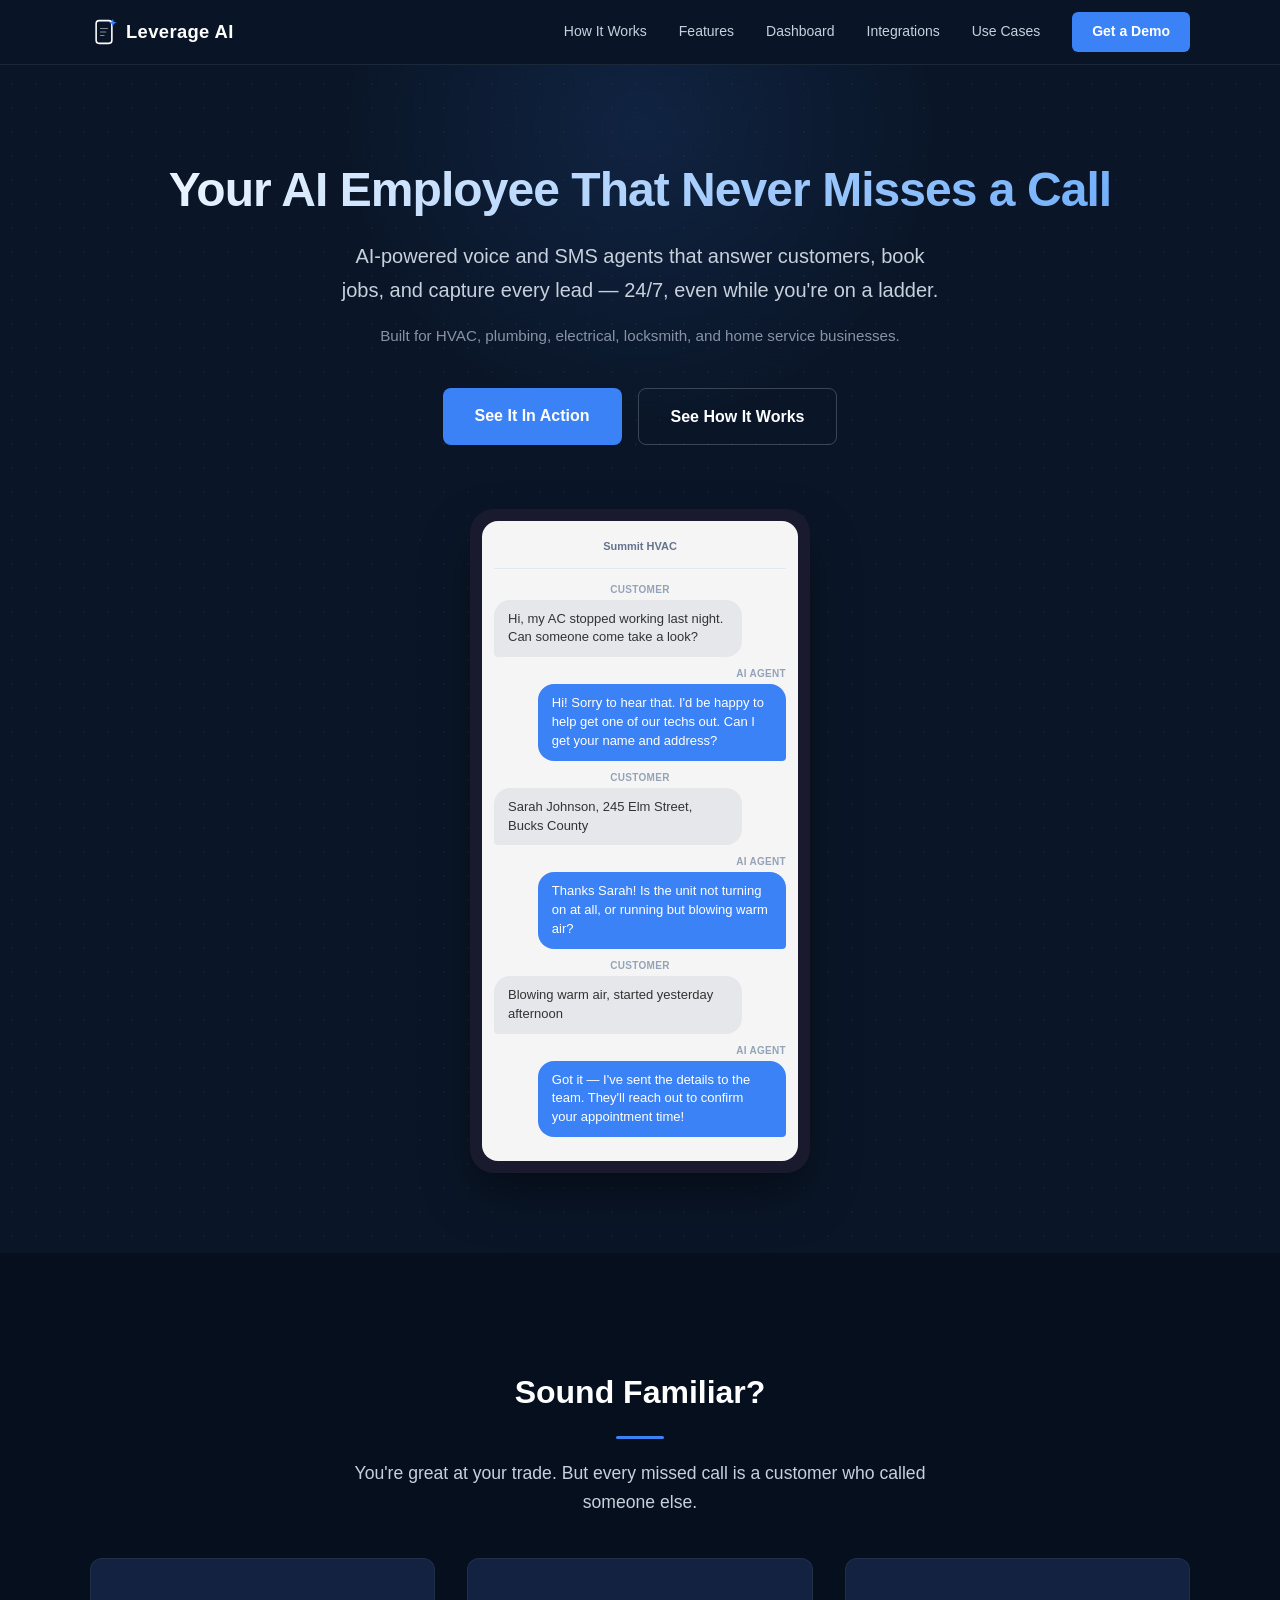
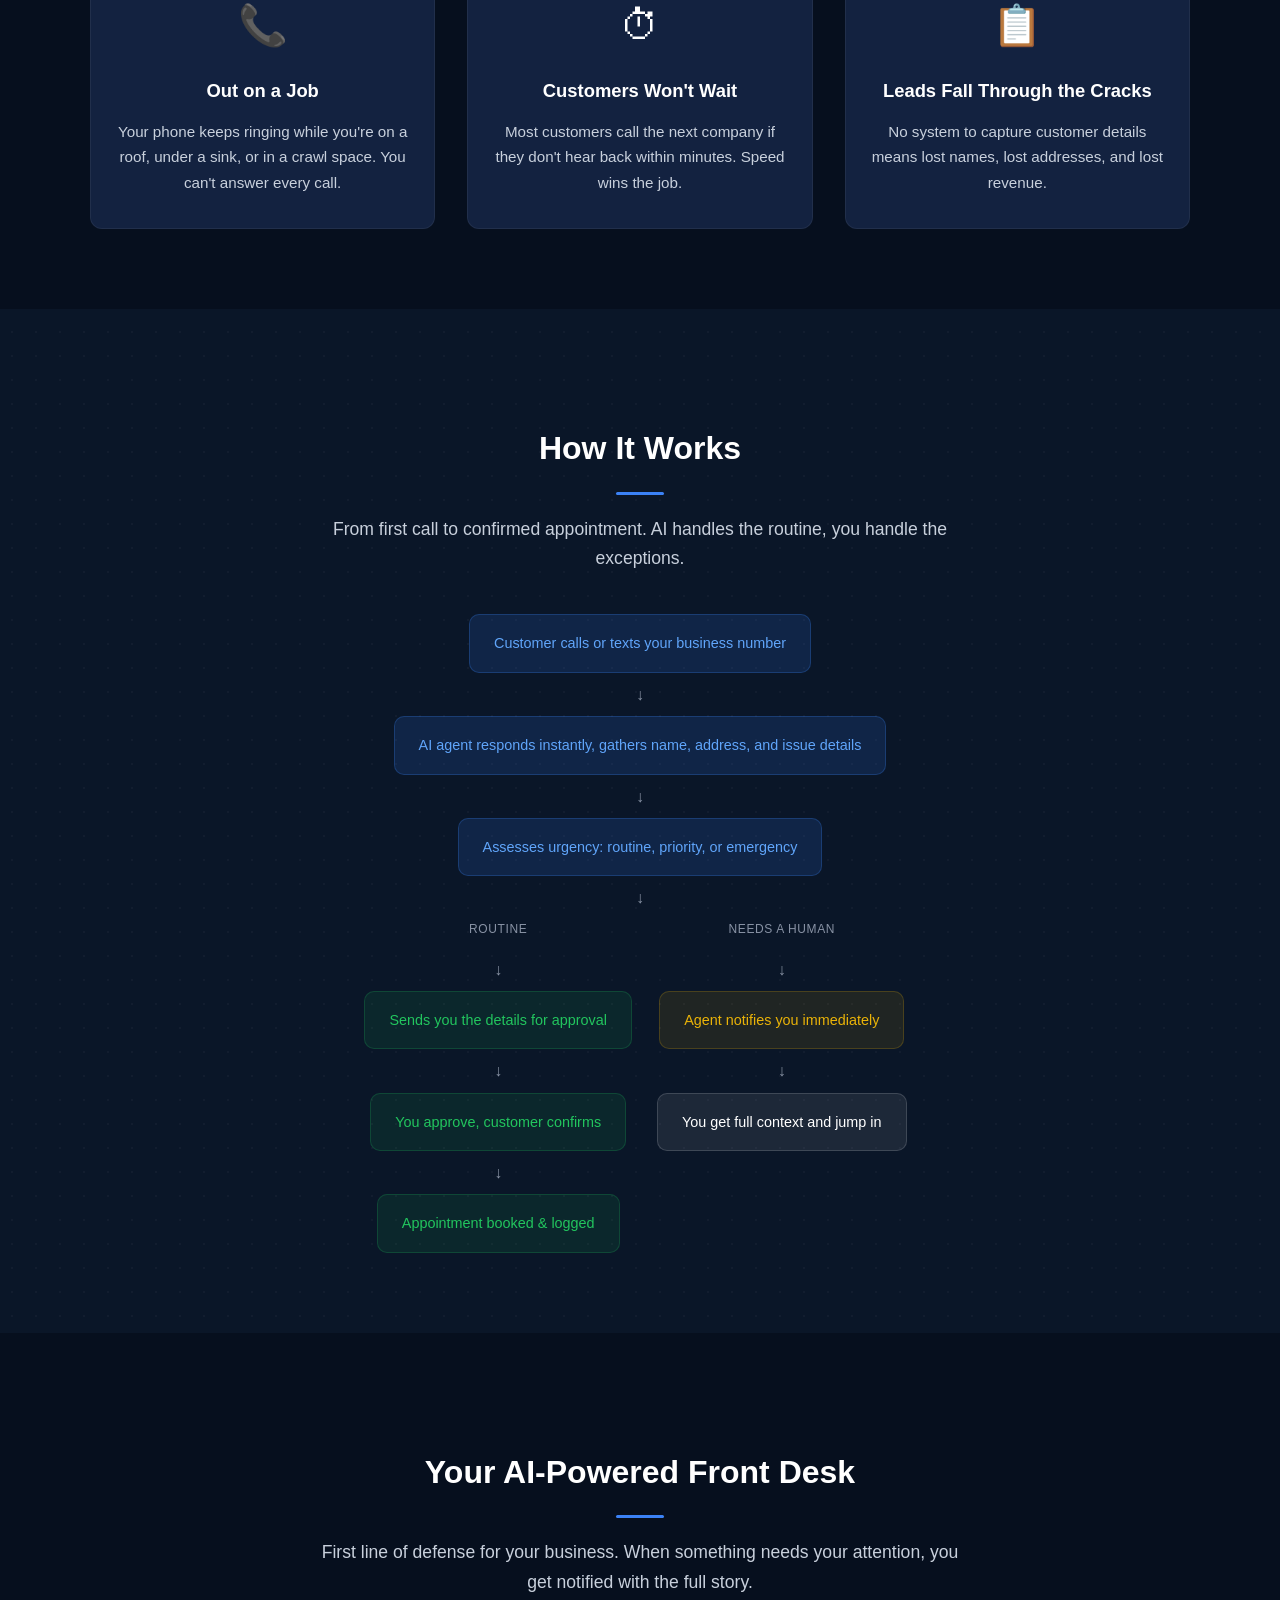
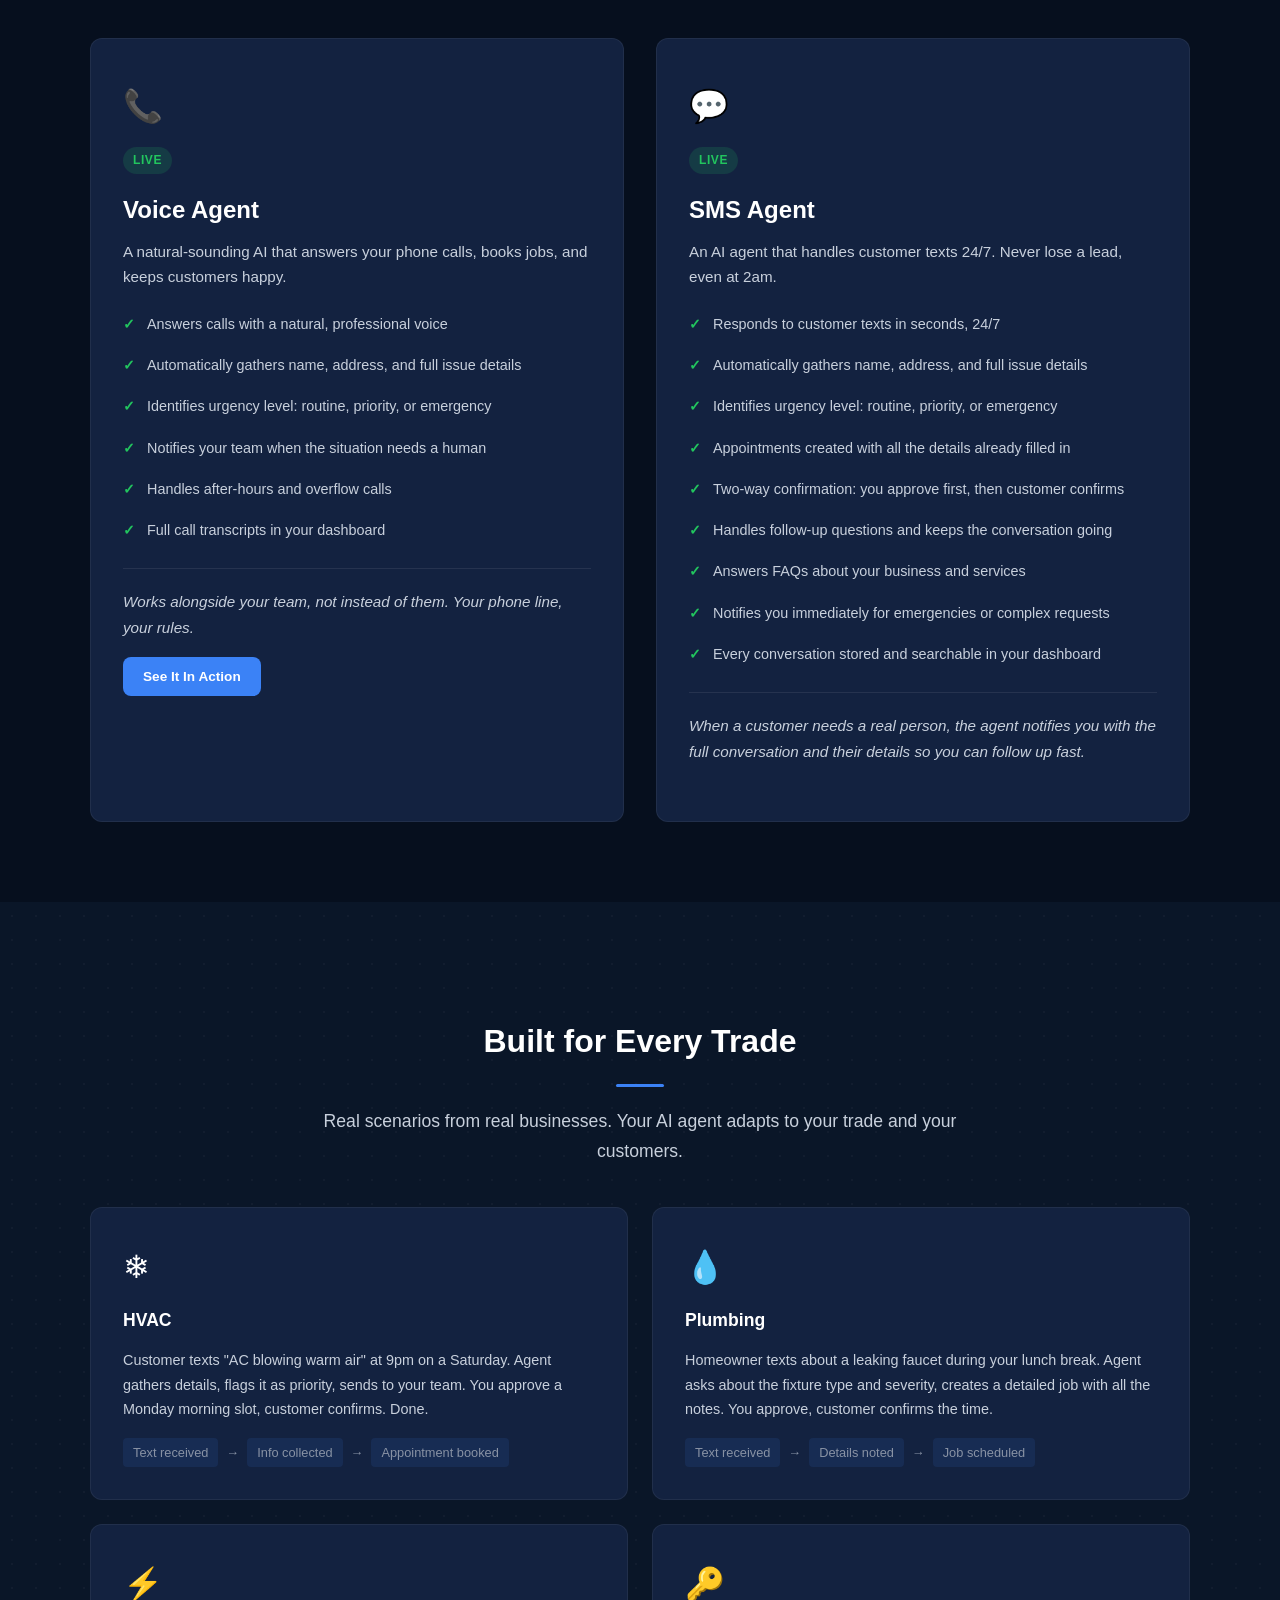
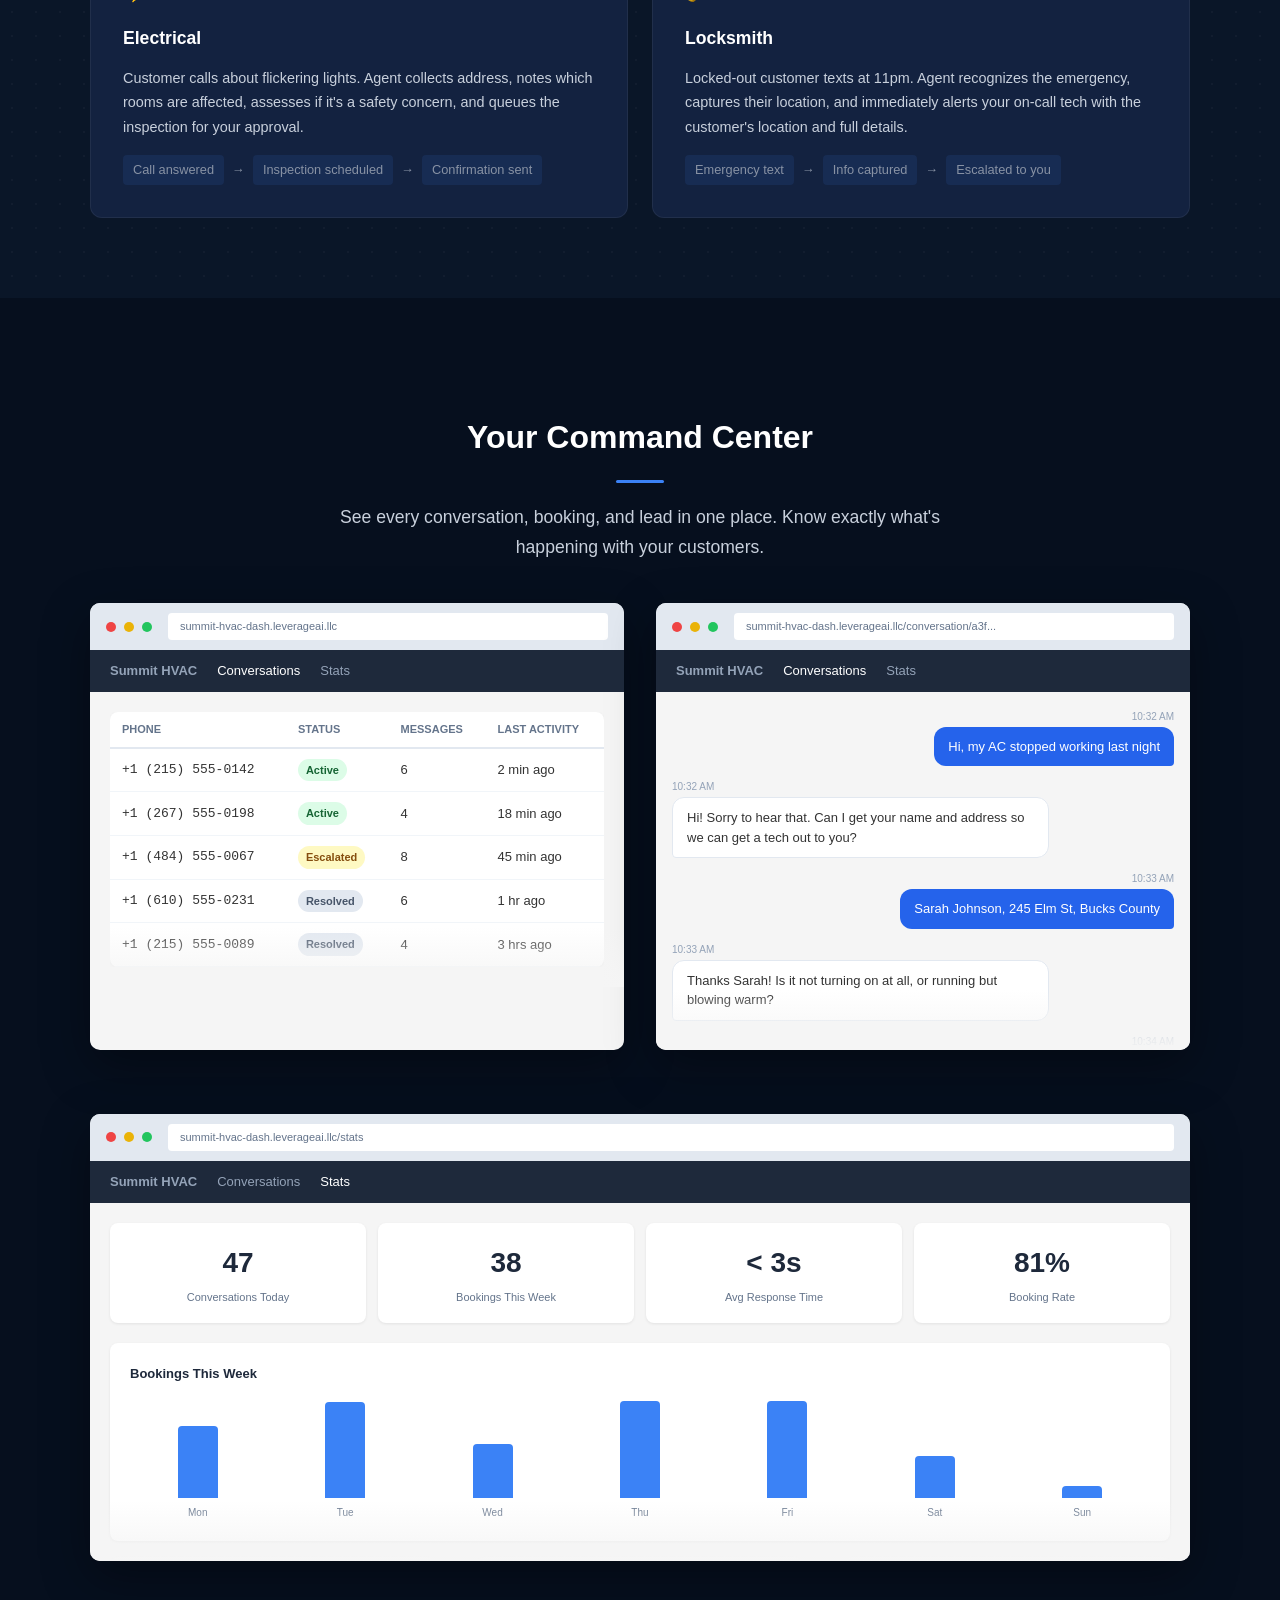
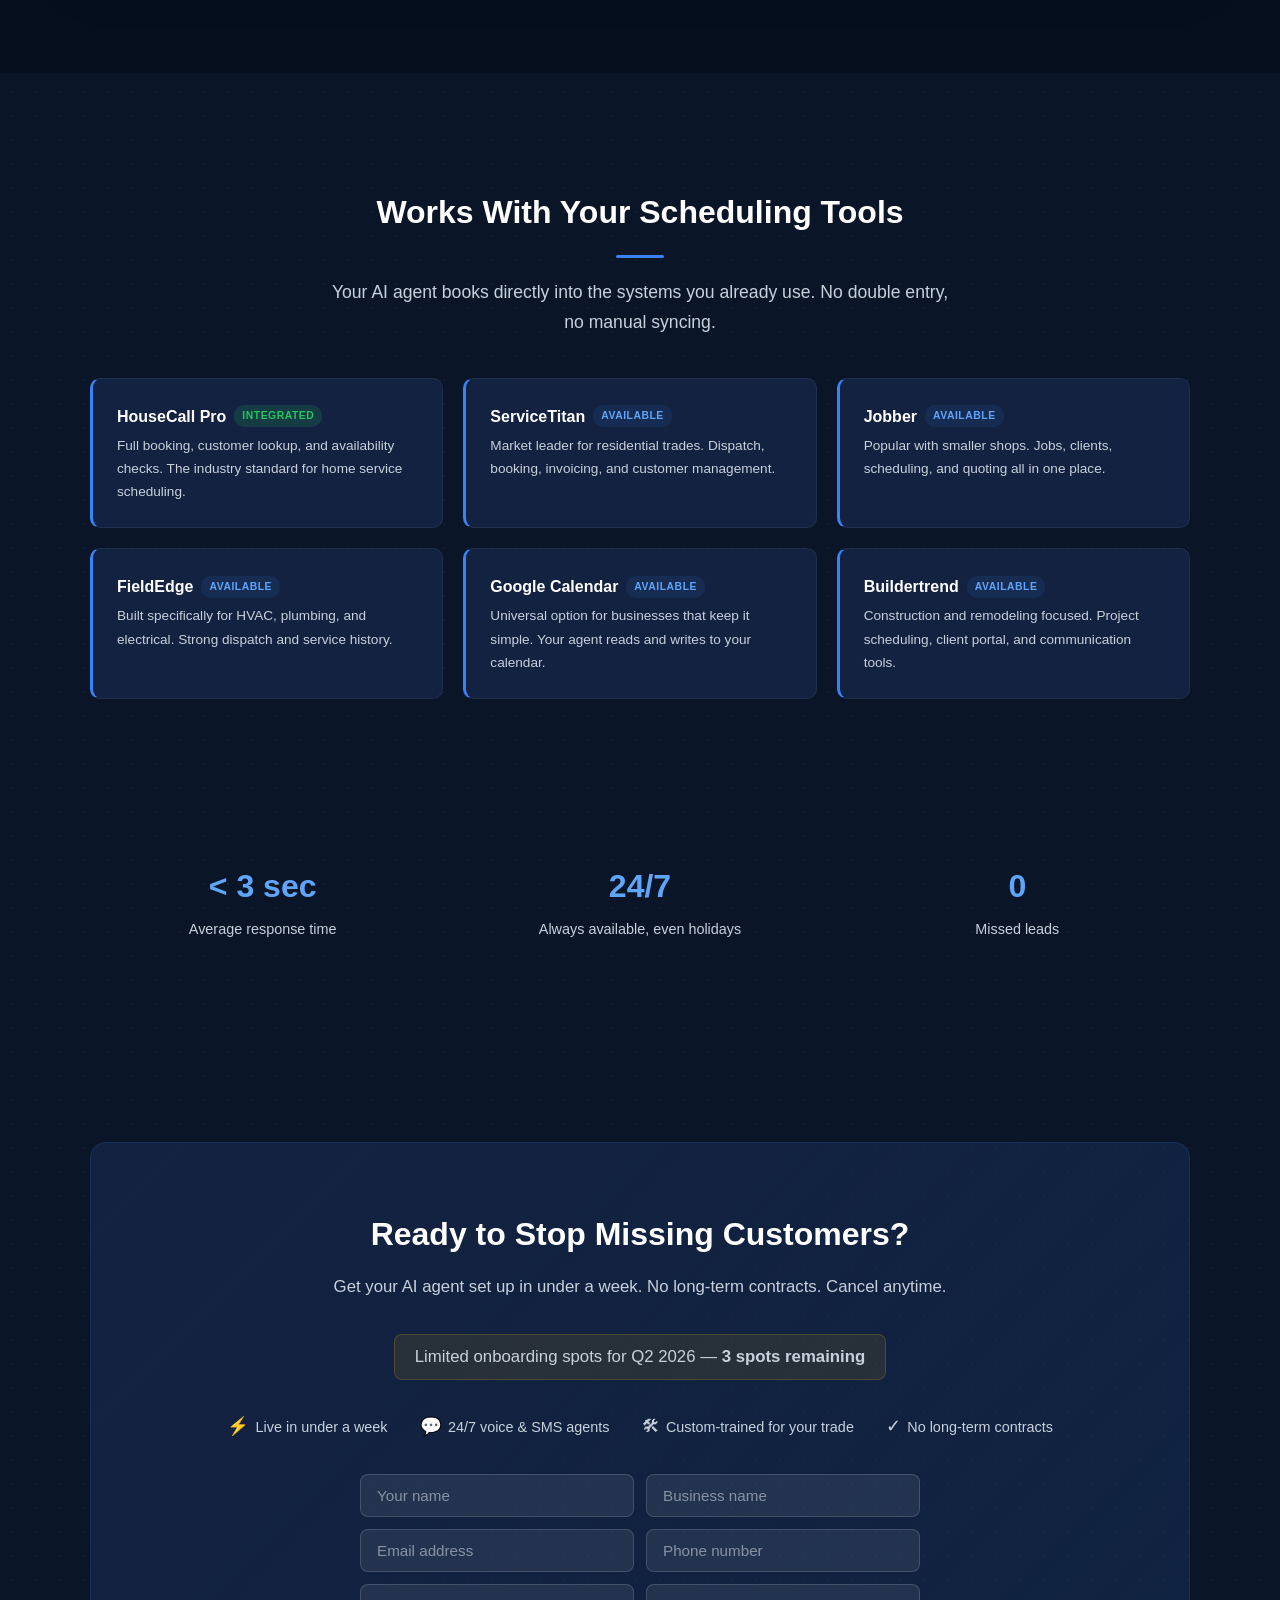
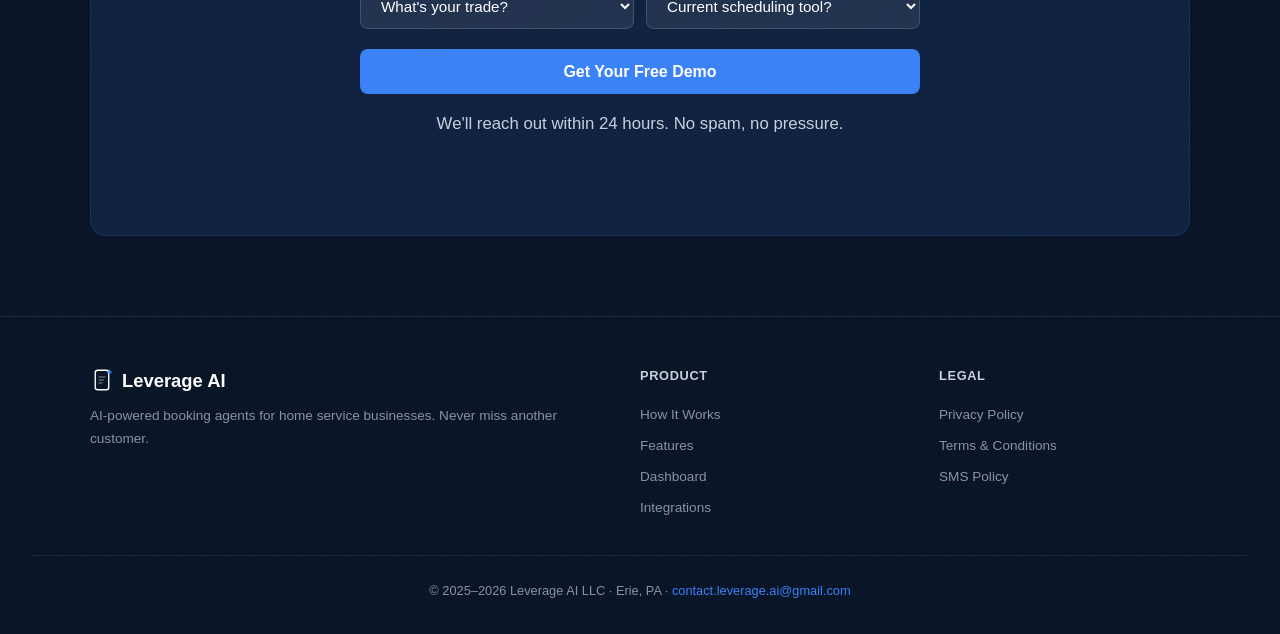
==== commit b48796a7: "Fix SMS copy and update copyright years" ====
--- a/index.html
+++ b/index.html
@@ -63,7 +63,7 @@
         <div class="sms-label">Customer</div>
         <div class="sms-bubble sms-incoming">Blowing warm air, started yesterday afternoon</div>
         <div class="sms-label sms-label-right">AI Agent</div>
-        <div class="sms-bubble sms-outgoing">Got it. I've sent the details to the team. Once they confirm a slot, I'll text you right back to confirm.</div>
+        <div class="sms-bubble sms-outgoing">Got it &mdash; I've sent the details to the team. They'll reach out to confirm your appointment time!</div>
       </div>
     </div>
   </section>
@@ -162,7 +162,7 @@
             <li>Identifies urgency level: routine, priority, or emergency</li>
             <li>Appointments created with all the details already filled in</li>
             <li>Two-way confirmation: you approve first, then customer confirms</li>
-            <li>Follow-up confirmations and reminders sent automatically</li>
+            <li>Handles follow-up questions and keeps the conversation going</li>
             <li>Answers FAQs about your business and services</li>
             <li>Notifies you immediately for emergencies or complex requests</li>
             <li>Every conversation stored and searchable in your dashboard</li>
--- a/style.css
+++ b/style.css
@@ -17,7 +17,7 @@
   --max-w-wide: 1100px;
 }
 
-html { font-size: 16px; scroll-behavior: smooth; }
+html { font-size: 16px; scroll-behavior: smooth; overflow-x: hidden; }
 
 body {
   font-family: -apple-system, BlinkMacSystemFont, "Segoe UI", Roboto,
@@ -154,6 +154,7 @@
   text-align: center;
   padding: 6rem 2rem 5rem;
   position: relative;
+  overflow: hidden;
 }
 .hero::before {
   content: '';
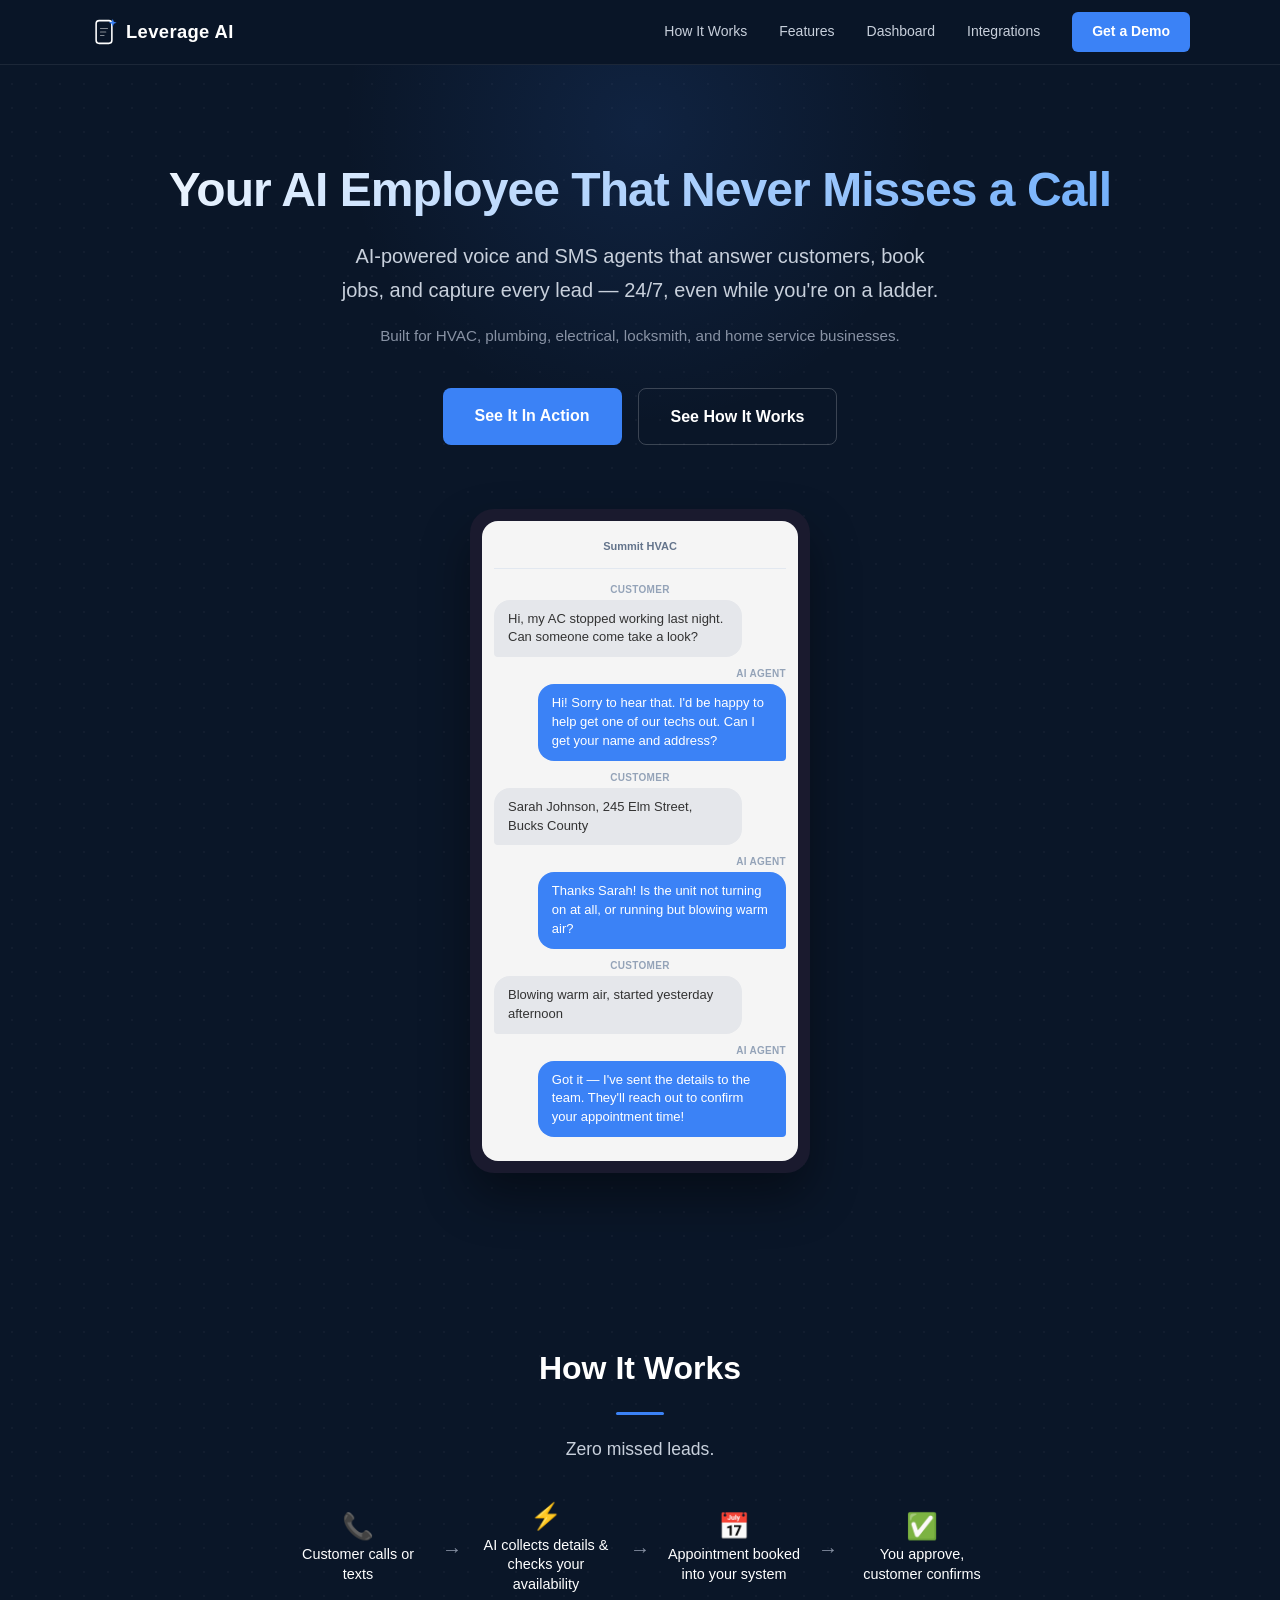
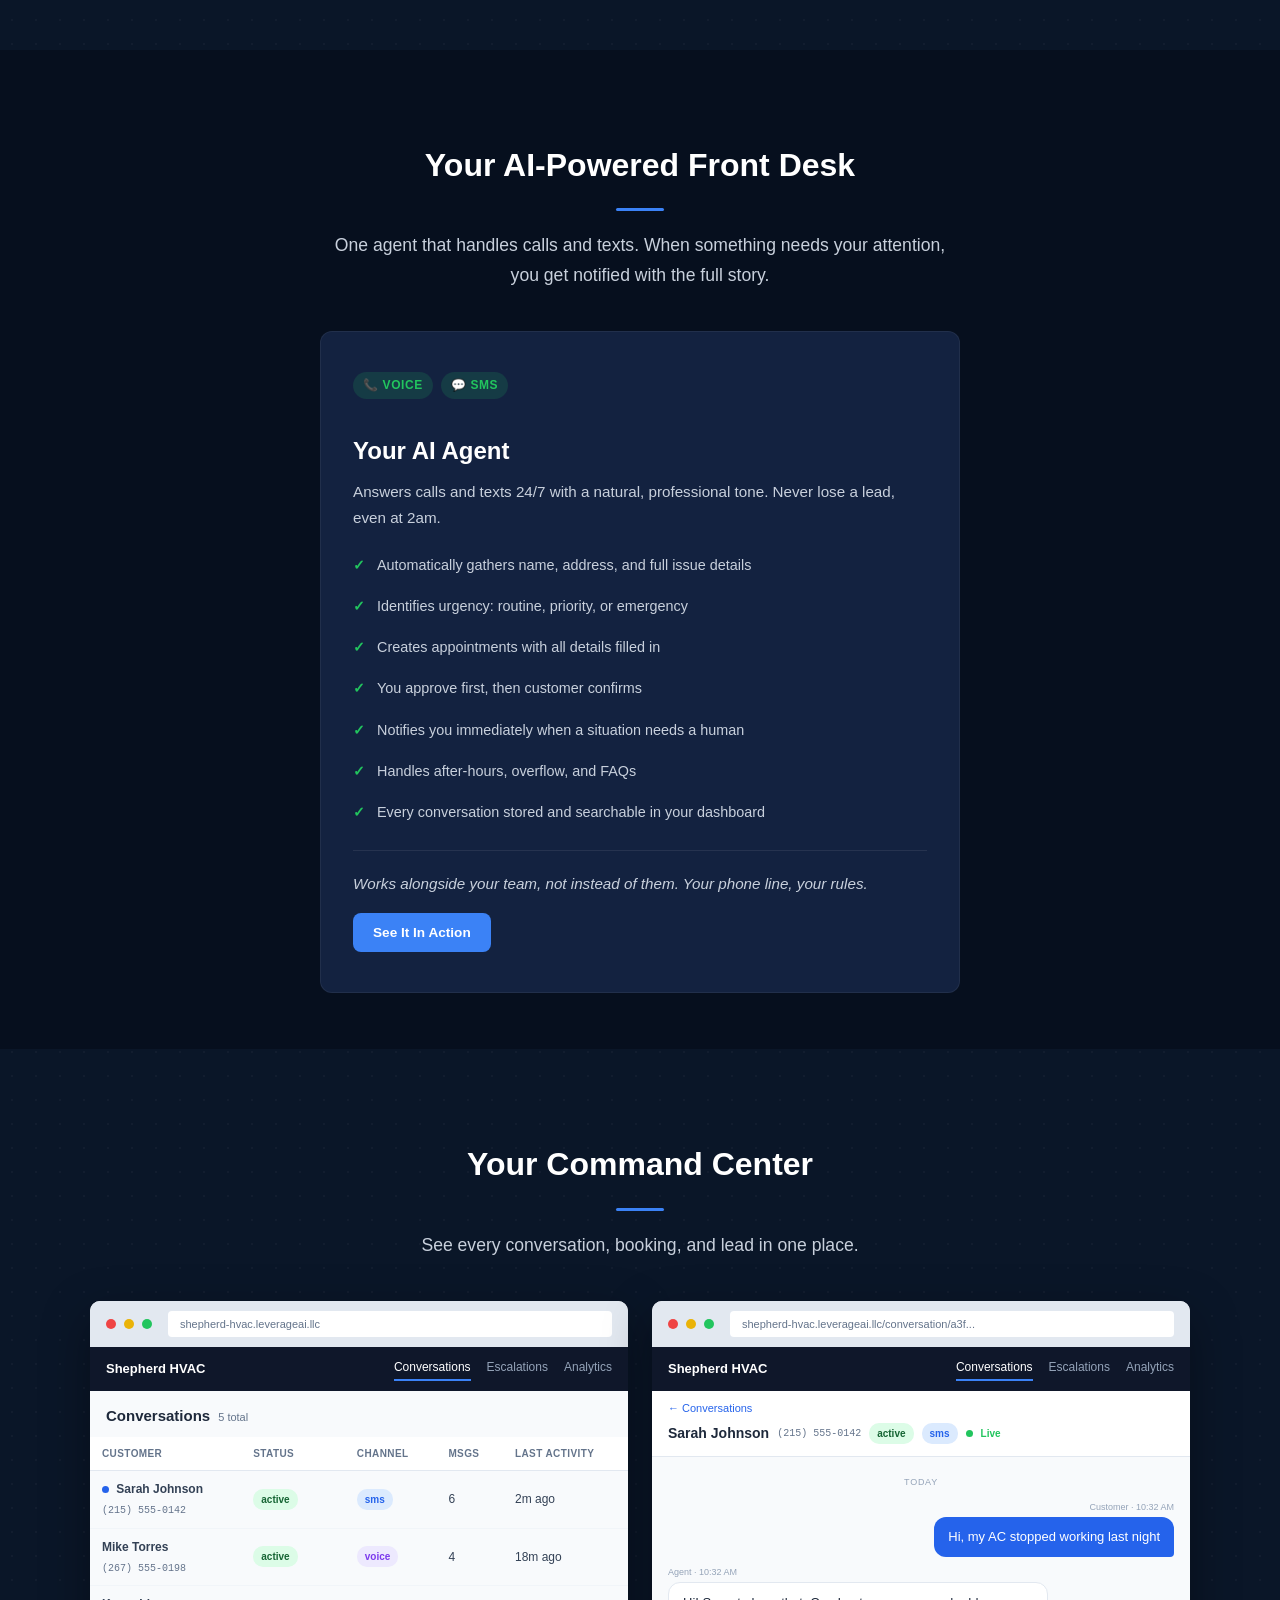
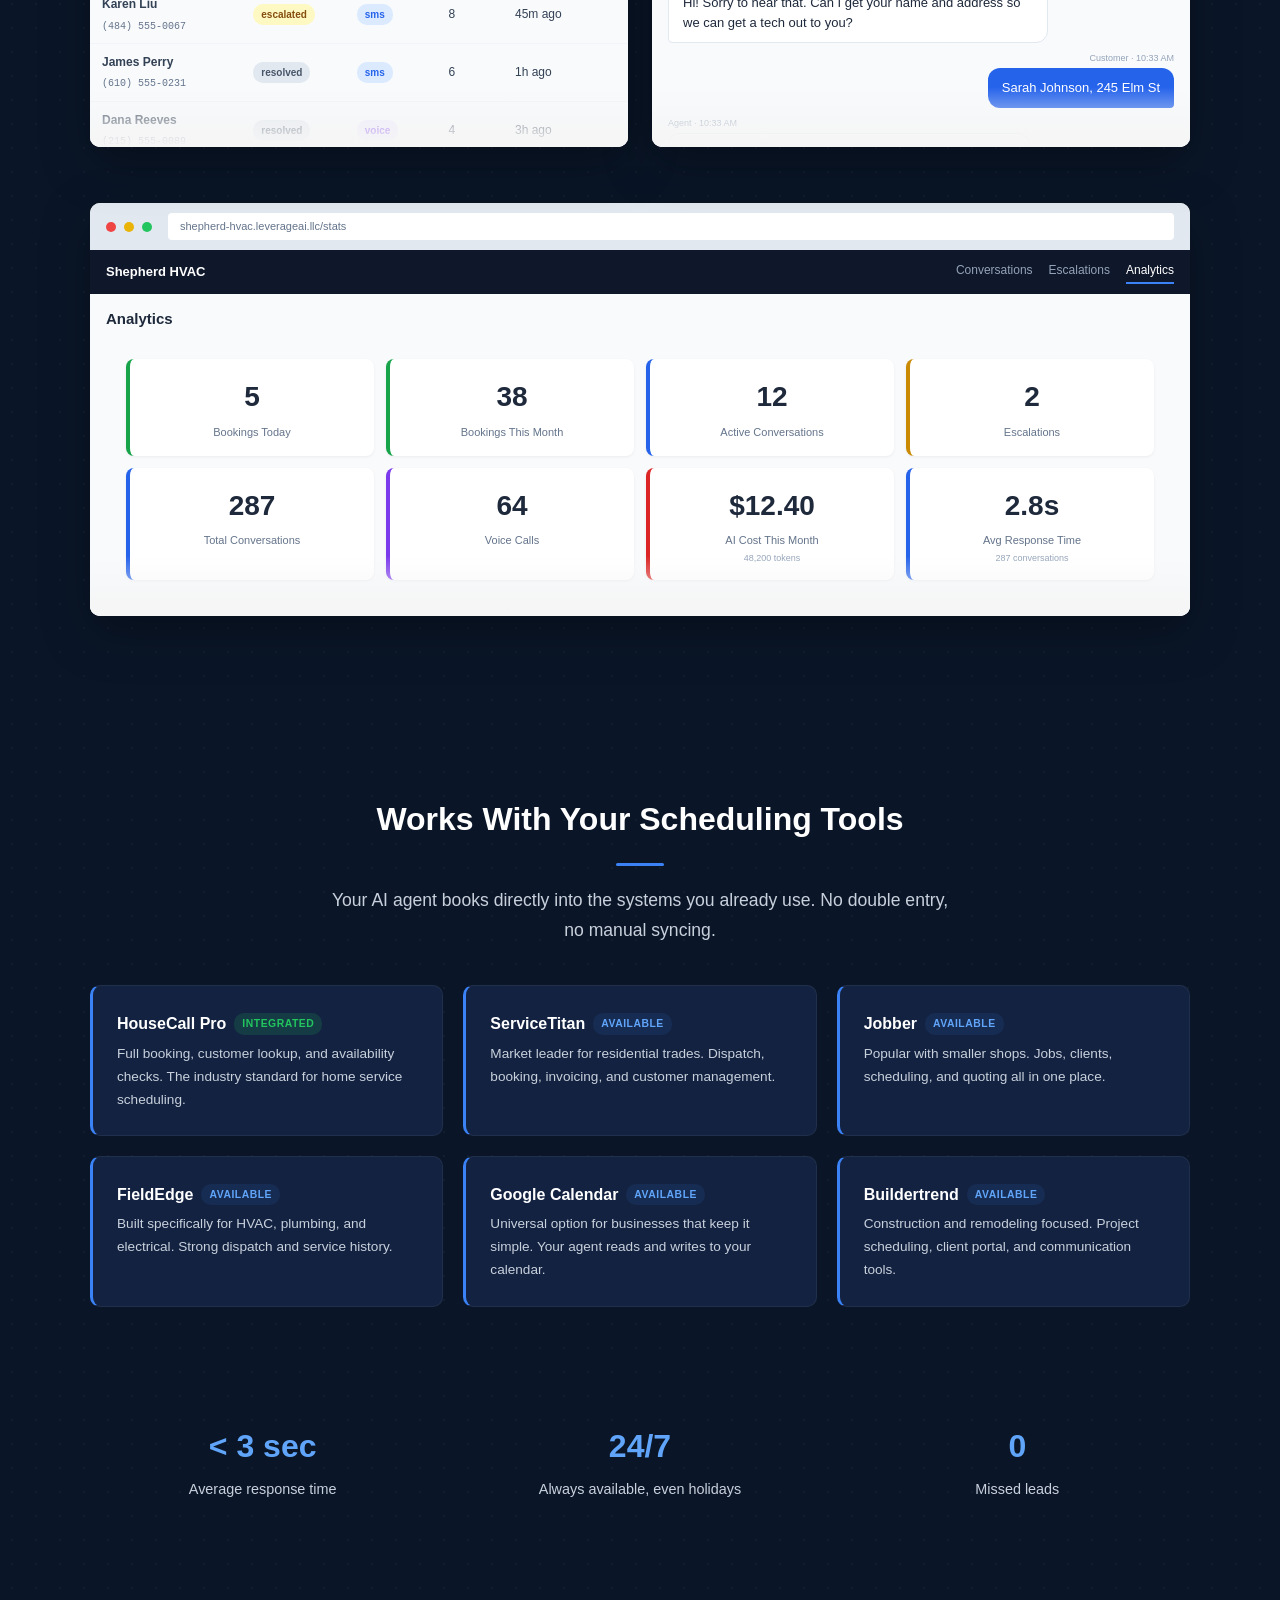
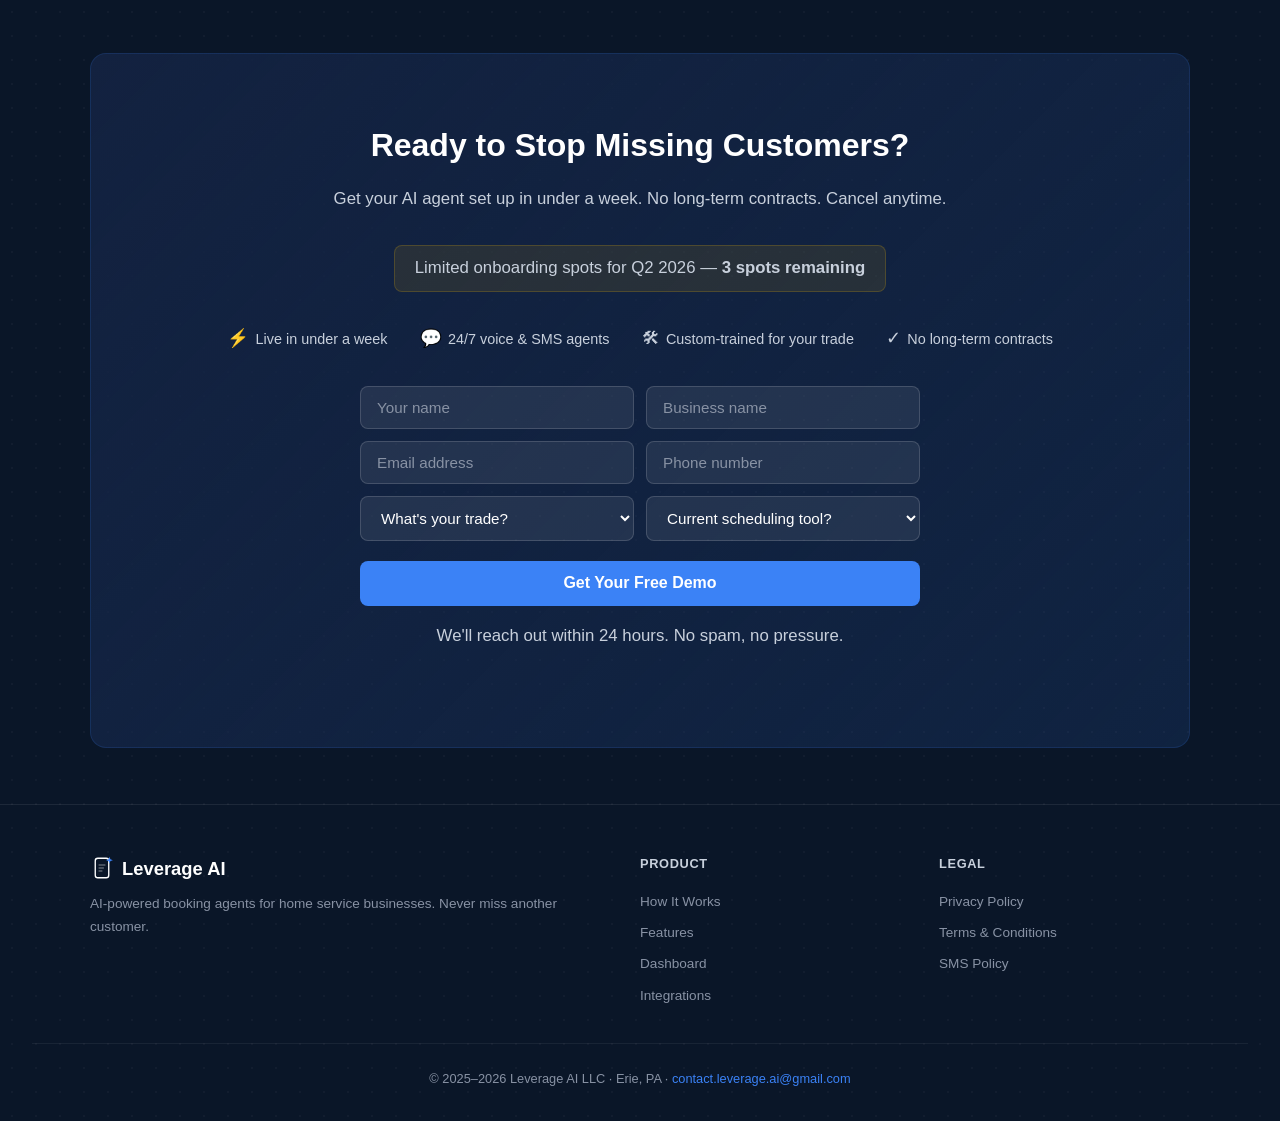
==== commit 9221e684: "Simplify layout and clean up unused styles" ====
--- a/index.html
+++ b/index.html
@@ -30,7 +30,6 @@
         <a href="#features">Features</a>
         <a href="#dashboard">Dashboard</a>
         <a href="#integrations">Integrations</a>
-        <a href="#use-cases">Use Cases</a>
         <a href="#demo" class="nav-cta">Get a Demo</a>
       </nav>
     </div>
@@ -68,60 +67,30 @@
     </div>
   </section>
 
-  <!-- ── Pain Points ──────────────────────────────────── -->
-  <section class="section section-alt">
-    <div class="section-inner">
-      <h2 class="section-title">Sound Familiar?</h2>
-      <p class="section-subtitle">You're great at your trade. But every missed call is a customer who called someone else.</p>
-      <div class="pain-grid">
-        <div class="pain-card card-base">
-          <span class="pain-icon" aria-hidden="true">&#128222;</span>
-          <h3>Out on a Job</h3>
-          <p>Your phone keeps ringing while you're on a roof, under a sink, or in a crawl space. You can't answer every call.</p>
-        </div>
-        <div class="pain-card card-base">
-          <span class="pain-icon" aria-hidden="true">&#9201;</span>
-          <h3>Customers Won't Wait</h3>
-          <p>Most customers call the next company if they don't hear back within minutes. Speed wins the job.</p>
-        </div>
-        <div class="pain-card card-base">
-          <span class="pain-icon" aria-hidden="true">&#128203;</span>
-          <h3>Leads Fall Through the Cracks</h3>
-          <p>No system to capture customer details means lost names, lost addresses, and lost revenue.</p>
-        </div>
-      </div>
-    </div>
-  </section>
-
   <!-- ── How It Works ─────────────────────────────────── -->
   <section id="how-it-works" class="section">
     <div class="section-inner">
       <h2 class="section-title">How It Works</h2>
-      <p class="section-subtitle">From first call to confirmed appointment. AI handles the routine, you handle the exceptions.</p>
-      <div class="handoff-flow how-it-works-flow">
-        <div class="flow-node flow-node-agent">Customer calls or texts your business number</div>
-        <div class="flow-connector">&darr;</div>
-        <div class="flow-node flow-node-agent">AI agent responds instantly, gathers name, address, and issue details</div>
-        <div class="flow-connector">&darr;</div>
-        <div class="flow-node flow-node-agent">Assesses urgency: routine, priority, or emergency</div>
-        <div class="flow-connector">&darr;</div>
-        <div class="flow-split">
-          <div class="flow-branch">
-            <span class="flow-branch-label">Routine</span>
-            <div class="flow-connector">&darr;</div>
-            <div class="flow-node flow-node-routine">Sends you the details for approval</div>
-            <div class="flow-connector">&darr;</div>
-            <div class="flow-node flow-node-routine">You approve, customer confirms</div>
-            <div class="flow-connector">&darr;</div>
-            <div class="flow-node flow-node-routine">Appointment booked &amp; logged</div>
-          </div>
-          <div class="flow-branch">
-            <span class="flow-branch-label">Needs a human</span>
-            <div class="flow-connector">&darr;</div>
-            <div class="flow-node flow-node-escalate">Agent notifies you immediately</div>
-            <div class="flow-connector">&darr;</div>
-            <div class="flow-node flow-node-human">You get full context and jump in</div>
-          </div>
+      <p class="section-subtitle">Zero missed leads.</p>
+      <div class="steps-bar">
+        <div class="step-item">
+          <span class="step-icon">&#128222;</span>
+          <span class="step-text">Customer calls or texts</span>
+        </div>
+        <span class="step-connector" aria-hidden="true">&rarr;</span>
+        <div class="step-item">
+          <span class="step-icon">&#9889;</span>
+          <span class="step-text">AI collects details &amp; checks your availability</span>
+        </div>
+        <span class="step-connector" aria-hidden="true">&rarr;</span>
+        <div class="step-item">
+          <span class="step-icon">&#128197;</span>
+          <span class="step-text">Appointment booked into your system</span>
+        </div>
+        <span class="step-connector" aria-hidden="true">&rarr;</span>
+        <div class="step-item">
+          <span class="step-icon">&#9989;</span>
+          <span class="step-text">You approve, customer confirms</span>
         </div>
       </div>
     </div>
@@ -131,313 +100,243 @@
   <section id="features" class="section section-alt">
     <div class="section-inner">
       <h2 class="section-title">Your AI-Powered Front Desk</h2>
-      <p class="section-subtitle">First line of defense for your business. When something needs your attention, you get notified with the full story.</p>
-      <div class="features-grid">
+      <p class="section-subtitle">One agent that handles calls and texts. When something needs your attention, you get notified with the full story.</p>
+      <div class="features-grid features-grid-single">
         <div class="feature-card card-base">
-          <span class="feature-icon" aria-hidden="true">&#128222;</span>
-          <span class="feature-badge badge-base badge-green">Live</span>
-          <h3>Voice Agent</h3>
-          <p>A natural-sounding AI that answers your phone calls, books jobs, and keeps customers happy.</p>
+          <div class="feature-badges">
+            <span class="feature-badge badge-base badge-green">&#128222; Voice</span>
+            <span class="feature-badge badge-base badge-green">&#128172; SMS</span>
+          </div>
+          <h3>Your AI Agent</h3>
+          <p>Answers calls and texts 24/7 with a natural, professional tone. Never lose a lead, even at 2am.</p>
           <ul class="feature-list check-list">
-            <li>Answers calls with a natural, professional voice</li>
             <li>Automatically gathers name, address, and full issue details</li>
-            <li>Identifies urgency level: routine, priority, or emergency</li>
-            <li>Notifies your team when the situation needs a human</li>
-            <li>Handles after-hours and overflow calls</li>
-            <li>Full call transcripts in your dashboard</li>
+            <li>Identifies urgency: routine, priority, or emergency</li>
+            <li>Creates appointments with all details filled in</li>
+            <li>You approve first, then customer confirms</li>
+            <li>Notifies you immediately when a situation needs a human</li>
+            <li>Handles after-hours, overflow, and FAQs</li>
+            <li>Every conversation stored and searchable in your dashboard</li>
           </ul>
           <p class="feature-note">Works alongside your team, not instead of them. Your phone line, your rules.</p>
           <div class="feature-cta">
             <a href="#demo" class="btn-primary btn-sm">See It In Action</a>
           </div>
         </div>
-        <div class="feature-card card-base">
-          <span class="feature-icon" aria-hidden="true">&#128172;</span>
-          <span class="feature-badge badge-base badge-green">Live</span>
-          <h3>SMS Agent</h3>
-          <p>An AI agent that handles customer texts 24/7. Never lose a lead, even at 2am.</p>
-          <ul class="feature-list check-list">
-            <li>Responds to customer texts in seconds, 24/7</li>
-            <li>Automatically gathers name, address, and full issue details</li>
-            <li>Identifies urgency level: routine, priority, or emergency</li>
-            <li>Appointments created with all the details already filled in</li>
-            <li>Two-way confirmation: you approve first, then customer confirms</li>
-            <li>Handles follow-up questions and keeps the conversation going</li>
-            <li>Answers FAQs about your business and services</li>
-            <li>Notifies you immediately for emergencies or complex requests</li>
-            <li>Every conversation stored and searchable in your dashboard</li>
-          </ul>
-          <p class="feature-note">When a customer needs a real person, the agent notifies you with the full conversation and their details so you can follow up fast.</p>
-        </div>
-      </div>
-    </div>
-  </section>
-
-  <!-- ── Use Cases ────────────────────────────────────── -->
-  <section id="use-cases" class="section">
-    <div class="section-inner">
-      <h2 class="section-title">Built for Every Trade</h2>
-      <p class="section-subtitle">Real scenarios from real businesses. Your AI agent adapts to your trade and your customers.</p>
-      <div class="usecases-grid">
-        <div class="usecase-card card-base">
-          <span class="trade-icon" aria-hidden="true">&#10052;</span>
-          <h3>HVAC</h3>
-          <p>Customer texts "AC blowing warm air" at 9pm on a Saturday. Agent gathers details, flags it as priority, sends to your team. You approve a Monday morning slot, customer confirms. Done.</p>
-          <div class="usecase-flow">
-            <span class="flow-step">Text received</span>
-            <span class="flow-arrow">&rarr;</span>
-            <span class="flow-step">Info collected</span>
-            <span class="flow-arrow">&rarr;</span>
-            <span class="flow-step">Appointment booked</span>
-          </div>
-        </div>
-        <div class="usecase-card card-base">
-          <span class="trade-icon" aria-hidden="true">&#128167;</span>
-          <h3>Plumbing</h3>
-          <p>Homeowner texts about a leaking faucet during your lunch break. Agent asks about the fixture type and severity, creates a detailed job with all the notes. You approve, customer confirms the time.</p>
-          <div class="usecase-flow">
-            <span class="flow-step">Text received</span>
-            <span class="flow-arrow">&rarr;</span>
-            <span class="flow-step">Details noted</span>
-            <span class="flow-arrow">&rarr;</span>
-            <span class="flow-step">Job scheduled</span>
-          </div>
-        </div>
-        <div class="usecase-card card-base">
-          <span class="trade-icon" aria-hidden="true">&#9889;</span>
-          <h3>Electrical</h3>
-          <p>Customer calls about flickering lights. Agent collects address, notes which rooms are affected, assesses if it's a safety concern, and queues the inspection for your approval.</p>
-          <div class="usecase-flow">
-            <span class="flow-step">Call answered</span>
-            <span class="flow-arrow">&rarr;</span>
-            <span class="flow-step">Inspection scheduled</span>
-            <span class="flow-arrow">&rarr;</span>
-            <span class="flow-step">Confirmation sent</span>
-          </div>
-        </div>
-        <div class="usecase-card card-base">
-          <span class="trade-icon" aria-hidden="true">&#128273;</span>
-          <h3>Locksmith</h3>
-          <p>Locked-out customer texts at 11pm. Agent recognizes the emergency, captures their location, and immediately alerts your on-call tech with the customer's location and full details.</p>
-          <div class="usecase-flow">
-            <span class="flow-step">Emergency text</span>
-            <span class="flow-arrow">&rarr;</span>
-            <span class="flow-step">Info captured</span>
-            <span class="flow-arrow">&rarr;</span>
-            <span class="flow-step">Escalated to you</span>
-          </div>
-        </div>
       </div>
     </div>
   </section>
 
   <!-- ── Dashboard Screenshots ────────────────────────── -->
-  <section id="dashboard" class="section section-alt">
+  <section id="dashboard" class="section">
     <div class="section-inner">
       <h2 class="section-title">Your Command Center</h2>
-      <p class="section-subtitle">See every conversation, booking, and lead in one place. Know exactly what's happening with your customers.</p>
-
-      <!-- Conversation List + Chat Transcript side by side -->
-      <div class="dashboard-showcase">
-        <!-- Mock: Conversation List -->
+      <p class="section-subtitle">See every conversation, booking, and lead in one place.</p>
+
+      <div class="dashboard-grid">
+        <!-- Mock: Conversations List -->
         <div class="mock-browser">
           <div class="mock-toolbar">
             <div class="mock-dot mock-dot-red"></div>
             <div class="mock-dot mock-dot-yellow"></div>
             <div class="mock-dot mock-dot-green"></div>
-            <div class="mock-url">summit-hvac-dash.leverageai.llc</div>
-          </div>
-          <div class="mock-body">
-            <div class="mock-nav">
-              <span class="mock-nav-brand">Summit HVAC</span>
-              <span class="active">Conversations</span>
-              <span>Stats</span>
-            </div>
-            <div class="mock-content">
-              <div class="mock-table-wrap">
-              <table class="mock-table">
+            <div class="mock-url">shepherd-hvac.leverageai.llc</div>
+          </div>
+          <div class="mock-body mock-body-real">
+            <div class="mock-nav-real">
+              <span class="mock-nav-brand-real">Shepherd HVAC</span>
+              <div class="mock-nav-links">
+                <span class="active">Conversations</span>
+                <span>Escalations</span>
+                <span>Analytics</span>
+              </div>
+            </div>
+            <div class="mock-page-header">
+              <span class="mock-page-title">Conversations</span>
+              <span class="mock-page-count">5 total</span>
+            </div>
+            <div class="mock-table-wrap">
+              <table class="mock-table-real">
                 <thead>
                   <tr>
-                    <th>Phone</th>
+                    <th>Customer</th>
                     <th>Status</th>
-                    <th>Messages</th>
+                    <th>Channel</th>
+                    <th class="hide-sm">Msgs</th>
                     <th>Last Activity</th>
                   </tr>
                 </thead>
                 <tbody>
                   <tr>
-                    <td class="mock-phone">+1 (215) 555-0142</td>
-                    <td><span class="mock-badge mock-badge-active">Active</span></td>
-                    <td>6</td>
-                    <td>2 min ago</td>
+                    <td>
+                      <span class="mock-unread-dot"></span>
+                      <strong>Sarah Johnson</strong><br>
+                      <span class="mock-phone-sm">(215) 555-0142</span>
+                    </td>
+                    <td><span class="mock-badge-real mock-badge-active">active</span></td>
+                    <td><span class="mock-badge-real mock-badge-sms">sms</span></td>
+                    <td class="hide-sm">6</td>
+                    <td>2m ago</td>
                   </tr>
                   <tr>
-                    <td class="mock-phone">+1 (267) 555-0198</td>
-                    <td><span class="mock-badge mock-badge-active">Active</span></td>
-                    <td>4</td>
-                    <td>18 min ago</td>
+                    <td>
+                      <strong>Mike Torres</strong><br>
+                      <span class="mock-phone-sm">(267) 555-0198</span>
+                    </td>
+                    <td><span class="mock-badge-real mock-badge-active">active</span></td>
+                    <td><span class="mock-badge-real mock-badge-voice">voice</span></td>
+                    <td class="hide-sm">4</td>
+                    <td>18m ago</td>
                   </tr>
                   <tr>
-                    <td class="mock-phone">+1 (484) 555-0067</td>
-                    <td><span class="mock-badge mock-badge-escalated">Escalated</span></td>
-                    <td>8</td>
-                    <td>45 min ago</td>
+                    <td>
+                      <strong>Karen Liu</strong><br>
+                      <span class="mock-phone-sm">(484) 555-0067</span>
+                    </td>
+                    <td><span class="mock-badge-real mock-badge-escalated">escalated</span></td>
+                    <td><span class="mock-badge-real mock-badge-sms">sms</span></td>
+                    <td class="hide-sm">8</td>
+                    <td>45m ago</td>
                   </tr>
                   <tr>
-                    <td class="mock-phone">+1 (610) 555-0231</td>
-                    <td><span class="mock-badge mock-badge-resolved">Resolved</span></td>
-                    <td>6</td>
-                    <td>1 hr ago</td>
+                    <td>
+                      <strong>James Perry</strong><br>
+                      <span class="mock-phone-sm">(610) 555-0231</span>
+                    </td>
+                    <td><span class="mock-badge-real mock-badge-resolved">resolved</span></td>
+                    <td><span class="mock-badge-real mock-badge-sms">sms</span></td>
+                    <td class="hide-sm">6</td>
+                    <td>1h ago</td>
                   </tr>
                   <tr>
-                    <td class="mock-phone">+1 (215) 555-0089</td>
-                    <td><span class="mock-badge mock-badge-resolved">Resolved</span></td>
-                    <td>4</td>
-                    <td>3 hrs ago</td>
+                    <td>
+                      <strong>Dana Reeves</strong><br>
+                      <span class="mock-phone-sm">(215) 555-0089</span>
+                    </td>
+                    <td><span class="mock-badge-real mock-badge-resolved">resolved</span></td>
+                    <td><span class="mock-badge-real mock-badge-voice">voice</span></td>
+                    <td class="hide-sm">4</td>
+                    <td>3h ago</td>
                   </tr>
                 </tbody>
               </table>
-              </div>
-            </div>
-          </div>
-        </div>
-
-        <!-- Mock: SMS Conversation -->
+            </div>
+          </div>
+        </div>
+
+        <!-- Mock: Conversation Detail -->
         <div class="mock-browser">
           <div class="mock-toolbar">
             <div class="mock-dot mock-dot-red"></div>
             <div class="mock-dot mock-dot-yellow"></div>
             <div class="mock-dot mock-dot-green"></div>
-            <div class="mock-url">summit-hvac-dash.leverageai.llc/conversation/a3f...</div>
-          </div>
-          <div class="mock-body">
-            <div class="mock-nav">
-              <span class="mock-nav-brand">Summit HVAC</span>
-              <span class="active">Conversations</span>
-              <span>Stats</span>
-            </div>
-            <div class="mock-chat">
+            <div class="mock-url">shepherd-hvac.leverageai.llc/conversation/a3f...</div>
+          </div>
+          <div class="mock-body mock-body-real">
+            <div class="mock-nav-real">
+              <span class="mock-nav-brand-real">Shepherd HVAC</span>
+              <div class="mock-nav-links">
+                <span class="active">Conversations</span>
+                <span>Escalations</span>
+                <span>Analytics</span>
+              </div>
+            </div>
+            <div class="mock-detail-header">
+              <span class="mock-back">&larr; Conversations</span>
+              <div class="mock-detail-info">
+                <strong>Sarah Johnson</strong>
+                <span class="mock-phone-sm">(215) 555-0142</span>
+                <span class="mock-badge-real mock-badge-active">active</span>
+                <span class="mock-badge-real mock-badge-sms">sms</span>
+                <span class="mock-live-dot"></span><span class="mock-live-label">Live</span>
+              </div>
+            </div>
+            <div class="mock-chat-real">
+              <div class="mock-date-divider">TODAY</div>
               <div class="mock-msg-row mock-msg-row-user">
-                <span class="mock-msg-time">10:32 AM</span>
-                <div class="mock-msg mock-msg-user">Hi, my AC stopped working last night</div>
+                <span class="mock-msg-meta">Customer &middot; 10:32 AM</span>
+                <div class="mock-msg mock-msg-user-real">Hi, my AC stopped working last night</div>
               </div>
               <div class="mock-msg-row mock-msg-row-agent">
-                <span class="mock-msg-time">10:32 AM</span>
-                <div class="mock-msg mock-msg-agent">Hi! Sorry to hear that. Can I get your name and address so we can get a tech out to you?</div>
+                <span class="mock-msg-meta">Agent &middot; 10:32 AM</span>
+                <div class="mock-msg mock-msg-agent-real">Hi! Sorry to hear that. Can I get your name and address so we can get a tech out to you?</div>
               </div>
               <div class="mock-msg-row mock-msg-row-user">
-                <span class="mock-msg-time">10:33 AM</span>
-                <div class="mock-msg mock-msg-user">Sarah Johnson, 245 Elm St, Bucks County</div>
+                <span class="mock-msg-meta">Customer &middot; 10:33 AM</span>
+                <div class="mock-msg mock-msg-user-real">Sarah Johnson, 245 Elm St</div>
               </div>
               <div class="mock-msg-row mock-msg-row-agent">
-                <span class="mock-msg-time">10:33 AM</span>
-                <div class="mock-msg mock-msg-agent">Thanks Sarah! Is it not turning on at all, or running but blowing warm?</div>
+                <span class="mock-msg-meta">Agent &middot; 10:33 AM</span>
+                <div class="mock-msg mock-msg-agent-real">Thanks Sarah! Is it not turning on at all, or blowing warm?</div>
               </div>
               <div class="mock-msg-row mock-msg-row-user">
-                <span class="mock-msg-time">10:34 AM</span>
-                <div class="mock-msg mock-msg-user">Blowing warm since yesterday</div>
+                <span class="mock-msg-meta">Customer &middot; 10:34 AM</span>
+                <div class="mock-msg mock-msg-user-real">Blowing warm since yesterday</div>
               </div>
               <div class="mock-msg-row mock-msg-row-agent">
-                <span class="mock-msg-time">10:34 AM</span>
-                <div class="mock-msg mock-msg-agent">Got it, I've sent the details to the team. You'll get a text to confirm once the appointment is set.</div>
-              </div>
-              <div class="mock-msg-row mock-msg-row-agent">
-                <span class="mock-msg-time">10:51 AM</span>
-                <div class="mock-msg mock-msg-agent">Great news Sarah! Tomorrow Tue Mar 29, 8&ndash;10am works. Can you confirm that time?</div>
-              </div>
-              <div class="mock-msg-row mock-msg-row-user">
-                <span class="mock-msg-time">10:52 AM</span>
-                <div class="mock-msg mock-msg-user">Yes that works!</div>
-              </div>
-              <div class="mock-msg-row mock-msg-row-agent">
-                <span class="mock-msg-time">10:52 AM</span>
-                <div class="mock-msg mock-msg-agent">Confirmed! A tech will call when they're on the way.</div>
-              </div>
-            </div>
-          </div>
-        </div>
-      </div>
-
-      <!-- Mock: Analytics Dashboard -->
-      <div class="mock-browser">
+                <span class="mock-msg-meta">Agent &middot; 10:34 AM</span>
+                <div class="mock-msg mock-msg-agent-real">Got it, I've sent the details to the team. They'll reach out to confirm your appointment time!</div>
+              </div>
+            </div>
+          </div>
+        </div>
+      </div>
+
+      <!-- Mock: Analytics -->
+      <div class="mock-browser mock-analytics">
         <div class="mock-toolbar">
           <div class="mock-dot mock-dot-red"></div>
           <div class="mock-dot mock-dot-yellow"></div>
           <div class="mock-dot mock-dot-green"></div>
-          <div class="mock-url">summit-hvac-dash.leverageai.llc/stats</div>
-        </div>
-        <div class="mock-body">
-          <div class="mock-nav">
-            <span class="mock-nav-brand">Summit HVAC</span>
-            <span>Conversations</span>
-            <span class="active">Stats</span>
+          <div class="mock-url">shepherd-hvac.leverageai.llc/stats</div>
+        </div>
+        <div class="mock-body mock-body-real">
+          <div class="mock-nav-real">
+            <span class="mock-nav-brand-real">Shepherd HVAC</span>
+            <div class="mock-nav-links">
+              <span>Conversations</span>
+              <span>Escalations</span>
+              <span class="active">Analytics</span>
+            </div>
+          </div>
+          <div class="mock-page-header">
+            <span class="mock-page-title">Analytics</span>
           </div>
           <div class="mock-content">
-            <div class="mock-stats-grid">
-              <div class="mock-stat">
-                <div class="mock-stat-value">47</div>
-                <div class="mock-stat-label">Conversations Today</div>
-              </div>
-              <div class="mock-stat">
+            <div class="mock-stats-grid-real">
+              <div class="mock-stat-real mock-stat-green">
+                <div class="mock-stat-value">5</div>
+                <div class="mock-stat-label">Bookings Today</div>
+              </div>
+              <div class="mock-stat-real mock-stat-green">
                 <div class="mock-stat-value">38</div>
-                <div class="mock-stat-label">Bookings This Week</div>
-              </div>
-              <div class="mock-stat">
-                <div class="mock-stat-value">&lt; 3s</div>
+                <div class="mock-stat-label">Bookings This Month</div>
+              </div>
+              <div class="mock-stat-real mock-stat-blue">
+                <div class="mock-stat-value">12</div>
+                <div class="mock-stat-label">Active Conversations</div>
+              </div>
+              <div class="mock-stat-real mock-stat-yellow">
+                <div class="mock-stat-value">2</div>
+                <div class="mock-stat-label">Escalations</div>
+              </div>
+              <div class="mock-stat-real mock-stat-blue">
+                <div class="mock-stat-value">287</div>
+                <div class="mock-stat-label">Total Conversations</div>
+              </div>
+              <div class="mock-stat-real mock-stat-purple">
+                <div class="mock-stat-value">64</div>
+                <div class="mock-stat-label">Voice Calls</div>
+              </div>
+              <div class="mock-stat-real mock-stat-red">
+                <div class="mock-stat-value">$12.40</div>
+                <div class="mock-stat-label">AI Cost This Month</div>
+                <div class="mock-stat-sub">48,200 tokens</div>
+              </div>
+              <div class="mock-stat-real mock-stat-blue">
+                <div class="mock-stat-value">2.8s</div>
                 <div class="mock-stat-label">Avg Response Time</div>
-              </div>
-              <div class="mock-stat">
-                <div class="mock-stat-value">81%</div>
-                <div class="mock-stat-label">Booking Rate</div>
-              </div>
-            </div>
-            <div class="mock-chart-section mock-chart-gap">
-              <div class="mock-chart-title">Bookings This Week</div>
-              <div class="mock-bar-chart">
-                <div class="mock-bar-col">
-                  <div class="mock-bar" style="height: 60%;"></div>
-                  <span class="mock-bar-label">Mon</span>
-                </div>
-                <div class="mock-bar-col">
-                  <div class="mock-bar" style="height: 80%;"></div>
-                  <span class="mock-bar-label">Tue</span>
-                </div>
-                <div class="mock-bar-col">
-                  <div class="mock-bar" style="height: 45%;"></div>
-                  <span class="mock-bar-label">Wed</span>
-                </div>
-                <div class="mock-bar-col">
-                  <div class="mock-bar" style="height: 90%;"></div>
-                  <span class="mock-bar-label">Thu</span>
-                </div>
-                <div class="mock-bar-col">
-                  <div class="mock-bar" style="height: 100%;"></div>
-                  <span class="mock-bar-label">Fri</span>
-                </div>
-                <div class="mock-bar-col">
-                  <div class="mock-bar" style="height: 35%;"></div>
-                  <span class="mock-bar-label">Sat</span>
-                </div>
-                <div class="mock-bar-col">
-                  <div class="mock-bar" style="height: 10%;"></div>
-                  <span class="mock-bar-label">Sun</span>
-                </div>
-              </div>
-            </div>
-            <div class="mock-funnel">
-              <div class="mock-funnel-step">
-                <div class="mock-funnel-value">312</div>
-                <div class="mock-funnel-label">Leads This Month</div>
-              </div>
-              <div class="mock-funnel-arrow">&rarr;</div>
-              <div class="mock-funnel-step">
-                <div class="mock-funnel-value">287</div>
-                <div class="mock-funnel-label">Conversations</div>
-              </div>
-              <div class="mock-funnel-arrow">&rarr;</div>
-              <div class="mock-funnel-step">
-                <div class="mock-funnel-value">234</div>
-                <div class="mock-funnel-label">Bookings</div>
+                <div class="mock-stat-sub">287 conversations</div>
               </div>
             </div>
           </div>
--- a/style.css
+++ b/style.css
@@ -47,7 +47,7 @@
 a:hover { text-decoration: underline; }
 
 /* ── Section Layout ─────────────────────────────────────── */
-.section { padding: 5rem 2rem; }
+.section { padding: 3.5rem 2rem; }
 .section-alt { background: var(--navy-dark); }
 .section-inner {
   max-width: var(--max-w-wide);
@@ -323,37 +323,38 @@
   font-weight: 700;
 }
 
-/* ── Pain Points ────────────────────────────────────────── */
-.pain-grid {
-  display: grid;
-  grid-template-columns: repeat(3, 1fr);
-  gap: 2rem;
-}
-.pain-card {
-  text-align: center;
-  padding: 2rem 1.5rem;
-}
-.pain-icon {
-  font-size: 2.5rem;
-  margin-bottom: 1rem;
-  display: block;
-}
-.pain-card h3 {
-  font-size: 1.15rem;
-  margin: 0 0 0.75rem;
+/* ── How It Works (steps bar) ──────────────────────────── */
+.steps-bar {
+  display: flex;
+  align-items: center;
+  justify-content: center;
+  gap: 1rem;
+  max-width: 700px;
+  margin: 0 auto;
+}
+.step-item {
+  display: flex;
+  flex-direction: column;
+  align-items: center;
+  text-align: center;
+  gap: 0.35rem;
+  flex: 1;
+  max-width: 200px;
+}
+.step-icon {
+  font-size: 1.6rem;
+  line-height: 1;
+}
+.step-text {
+  font-size: 0.9rem;
+  font-weight: 500;
   color: var(--white);
-}
-.pain-card p {
-  color: var(--gray);
-  font-size: 0.95rem;
-  margin: 0;
-}
-
-/* ── How It Works (flow chart) ──────────────────────────── */
-.how-it-works-flow {
-  max-width: 560px;
-  margin: 0 auto;
-  align-items: center;
+  line-height: 1.35;
+}
+.step-connector {
+  color: var(--gray-dim);
+  font-size: 1.25rem;
+  flex-shrink: 0;
 }
 
 /* ── Features / Services ────────────────────────────────── */
@@ -361,6 +362,17 @@
   display: grid;
   grid-template-columns: repeat(2, 1fr);
   gap: 2rem;
+}
+.features-grid-single {
+  grid-template-columns: 1fr;
+  max-width: 640px;
+  margin-left: auto;
+  margin-right: auto;
+}
+.feature-badges {
+  display: flex;
+  gap: 0.5rem;
+  margin-bottom: 1rem;
 }
 .feature-card {
   padding: 2.5rem 2rem;
@@ -403,51 +415,6 @@
   color: var(--gray-dim);
   font-style: italic;
 }
-
-/* ── Use Cases ──────────────────────────────────────────── */
-.usecases-grid {
-  display: grid;
-  grid-template-columns: repeat(2, 1fr);
-  gap: 1.5rem;
-}
-.usecase-card {
-  padding: 2rem;
-}
-.usecase-card .trade-icon {
-  font-size: 2rem;
-  margin-bottom: 0.75rem;
-  display: block;
-}
-.usecase-card h3 {
-  font-size: 1.1rem;
-  margin: 0 0 0.75rem;
-  color: var(--white);
-}
-.usecase-card p {
-  color: var(--gray);
-  font-size: 0.9rem;
-  margin: 0 0 1rem;
-}
-.usecase-flow {
-  display: flex;
-  align-items: center;
-  gap: 0.5rem;
-  flex-wrap: wrap;
-}
-.usecase-flow span {
-  font-size: 0.8rem;
-  color: var(--gray-dim);
-}
-.flow-step {
-  display: inline-block;
-  padding: 4px 10px;
-  background: rgba(59,130,246,0.1);
-  color: var(--accent-light);
-  border-radius: 4px;
-  font-size: 0.8rem;
-  font-weight: 500;
-}
-.flow-arrow { color: var(--gray-dim); font-size: 0.75rem; }
 
 /* ── Mock Browser ───────────────────────────────────────── */
 .mock-browser {
@@ -498,98 +465,17 @@
 }
 
 /* dashboard mock internals */
-.mock-nav {
-  background: #1e293b;
-  color: #fff;
-  padding: 10px 20px;
-  display: flex;
-  align-items: center;
-  gap: 20px;
-  font-size: 13px;
-}
-.mock-nav-brand { font-weight: 700; }
-.mock-nav a, .mock-nav span { color: #94a3b8; text-decoration: none; font-size: 13px; }
-.mock-nav a.active, .mock-nav span.active { color: #fff; }
+.mock-table-wrap { overflow-x: auto; }
 .mock-content { padding: 20px; }
-
-.mock-table-wrap { overflow-x: auto; }
-.mock-table {
-  width: 100%;
-  border-collapse: collapse;
-  background: #fff;
-  border-radius: 8px;
-  overflow: hidden;
-  box-shadow: var(--shadow-sm);
-  min-width: 320px;
-}
-.mock-table th {
-  text-align: left;
-  padding: 8px 12px;
-  font-size: 11px;
-  text-transform: uppercase;
-  color: #64748b;
-  border-bottom: 2px solid #e2e8f0;
-  font-weight: 600;
-}
-.mock-table td {
-  padding: 10px 12px;
-  border-bottom: 1px solid #f1f5f9;
-  font-size: 13px;
-  color: #333;
-}
-.mock-badge {
-  display: inline-block;
-  padding: 2px 8px;
-  border-radius: 12px;
-  font-size: 11px;
-  font-weight: 600;
-}
-.mock-badge-active { background: #dcfce7; color: #166534; }
-.mock-badge-escalated { background: #fef9c3; color: #854d0e; }
-.mock-badge-resolved { background: #e2e8f0; color: #475569; }
-.mock-phone { font-family: monospace; font-size: 12px; color: #475569; }
-
-/* conversation mock */
-.mock-chat { padding: 16px; }
 .mock-msg {
-  max-width: 75%;
   padding: 10px 14px;
   border-radius: 12px;
-  margin-bottom: 8px;
   font-size: 13px;
   line-height: 1.5;
-  color: #333;
-}
-.mock-msg-user {
-  background: #2563eb;
-  color: #fff;
-  margin-left: auto;
-  border-bottom-right-radius: 4px;
-}
-.mock-msg-agent {
-  background: #fff;
-  border: 1px solid #e2e8f0;
-  border-bottom-left-radius: 4px;
 }
 .mock-msg-row { display: flex; flex-direction: column; margin-bottom: 4px; }
 .mock-msg-row-user { align-items: flex-end; }
 .mock-msg-row-agent { align-items: flex-start; }
-.mock-msg-time { font-size: 10px; color: #94a3b8; margin-bottom: 2px; }
-
-/* stats mock */
-.mock-stats-grid {
-  display: grid;
-  grid-template-columns: repeat(4, 1fr);
-  gap: 12px;
-  margin-bottom: 20px;
-}
-.mock-stat {
-  background: #fff;
-  border-radius: 8px;
-  box-shadow: var(--shadow-sm);
-  padding: 16px;
-  text-align: center;
-}
 .mock-stat-value {
   font-size: 28px;
   font-weight: 700;
@@ -600,83 +486,214 @@
   color: #64748b;
   margin-top: 2px;
 }
-.mock-chart-section {
+
+/* dashboard layout */
+.dashboard-grid {
+  display: grid;
+  grid-template-columns: 1fr 1fr;
+  gap: 1.5rem;
+  margin-bottom: 1.5rem;
+}
+.mock-analytics {
+  max-width: 100%;
+}
+
+/* real-app nav */
+.mock-body-real {
+  background: #f8fafc;
+  padding: 0;
+}
+.mock-nav-real {
+  display: flex;
+  align-items: center;
+  gap: 1.5rem;
+  padding: 0 16px;
+  height: 44px;
+  background: #0f172a;
+  font-size: 12px;
+  color: #94a3b8;
+}
+.mock-nav-brand-real {
+  font-weight: 700;
+  color: #fff;
+  font-size: 13px;
+  margin-right: auto;
+}
+.mock-nav-links {
+  display: flex;
+  gap: 1rem;
+}
+.mock-nav-links .active {
+  color: #fff;
+  border-bottom: 2px solid var(--accent);
+  padding-bottom: 2px;
+}
+.mock-page-header {
+  display: flex;
+  align-items: baseline;
+  gap: 8px;
+  padding: 12px 16px 8px;
+}
+.mock-page-title {
+  font-size: 15px;
+  font-weight: 700;
+  color: #1e293b;
+}
+.mock-page-count {
+  font-size: 11px;
+  color: #64748b;
+}
+
+/* real-app badges */
+.mock-badge-real {
+  display: inline-block;
+  font-size: 10px;
+  font-weight: 600;
+  padding: 2px 8px;
+  border-radius: 10px;
+  text-transform: lowercase;
+}
+.mock-badge-active { background: #dcfce7; color: #166534; }
+.mock-badge-escalated { background: #fef9c3; color: #854d0e; }
+.mock-badge-resolved { background: #e2e8f0; color: #475569; }
+.mock-badge-sms { background: #dbeafe; color: #2563eb; }
+.mock-badge-voice { background: #ede9fe; color: #7c3aed; }
+
+/* real-app conversation list table */
+.mock-table-real {
+  width: 100%;
+  border-collapse: collapse;
+  font-size: 12px;
+  color: #334155;
+}
+.mock-table-real th {
+  text-align: left;
+  padding: 8px 12px;
+  font-size: 10px;
+  text-transform: uppercase;
+  letter-spacing: 0.04em;
+  color: #64748b;
+  border-bottom: 1px solid #e2e8f0;
+  background: #fff;
+}
+.mock-table-real td {
+  padding: 8px 12px;
+  border-bottom: 1px solid #f1f5f9;
+  vertical-align: middle;
+}
+.mock-table-real tbody tr:hover { background: #f8fafc; }
+.mock-phone-sm {
+  font-size: 10px;
+  color: #64748b;
+  font-family: ui-monospace, monospace;
+}
+.mock-unread-dot {
+  display: inline-block;
+  width: 7px;
+  height: 7px;
+  border-radius: 50%;
+  background: #2563eb;
+  margin-right: 4px;
+  vertical-align: middle;
+}
+
+/* conversation detail */
+.mock-detail-header {
+  padding: 8px 16px 10px;
+  border-bottom: 1px solid #e2e8f0;
+  background: #fff;
+}
+.mock-back {
+  font-size: 11px;
+  color: #2563eb;
+  display: block;
+  margin-bottom: 4px;
+}
+.mock-detail-info {
+  display: flex;
+  align-items: center;
+  gap: 8px;
+  flex-wrap: wrap;
+  font-size: 12px;
+}
+.mock-detail-info strong { font-size: 14px; color: #1e293b; }
+.mock-live-dot {
+  width: 7px;
+  height: 7px;
+  border-radius: 50%;
+  background: #22c55e;
+  display: inline-block;
+  animation: pulse-live 2s infinite;
+}
+.mock-live-label { font-size: 10px; color: #22c55e; font-weight: 600; }
+@keyframes pulse-live {
+  0%, 100% { opacity: 1; }
+  50% { opacity: 0.4; }
+}
+
+/* real-app chat */
+.mock-chat-real {
+  padding: 12px 16px;
+  display: flex;
+  flex-direction: column;
+  gap: 4px;
+}
+.mock-date-divider {
+  text-align: center;
+  font-size: 9px;
+  text-transform: uppercase;
+  letter-spacing: 0.08em;
+  color: #94a3b8;
+  padding: 6px 0;
+}
+.mock-msg-meta {
+  font-size: 9px;
+  color: #94a3b8;
+  margin-bottom: 2px;
+}
+.mock-msg-user-real {
+  background: #2563eb;
+  color: #fff;
+  border-radius: 12px 12px 4px 12px;
+  max-width: 75%;
+}
+.mock-msg-agent-real {
+  background: #fff;
+  color: #1e293b;
+  border: 1px solid #e2e8f0;
+  border-radius: 12px 12px 12px 4px;
+  max-width: 75%;
+}
+
+/* real-app stat cards */
+.mock-stats-grid-real {
+  display: grid;
+  grid-template-columns: repeat(4, 1fr);
+  gap: 12px;
+  padding: 0 16px 16px;
+}
+.mock-stat-real {
   background: #fff;
   border-radius: 8px;
-  box-shadow: var(--shadow-sm);
-  padding: 20px;
-}
-.mock-chart-gap { margin-bottom: 16px; }
-.mock-chart-title {
-  font-size: 13px;
-  font-weight: 600;
-  color: #1e293b;
-  margin-bottom: 16px;
-}
-.mock-bar-chart {
-  display: flex;
-  align-items: flex-end;
-  gap: 12px;
-  height: 120px;
-}
-.mock-bar-col {
-  flex: 1;
-  display: flex;
-  flex-direction: column;
-  align-items: center;
-  height: 100%;
-  justify-content: flex-end;
-}
-.mock-bar {
-  width: 100%;
-  max-width: 40px;
-  background: var(--accent);
-  border-radius: 4px 4px 0 0;
-  min-height: 4px;
-}
-.mock-bar-label {
-  font-size: 10px;
-  color: #64748b;
-  margin-top: 6px;
-}
-.mock-funnel {
-  display: flex;
-  gap: 12px;
-  margin-top: 16px;
-}
-.mock-funnel-step {
-  flex: 1;
-  background: #fff;
-  border-radius: 8px;
-  box-shadow: var(--shadow-sm);
-  padding: 16px;
-  text-align: center;
-  position: relative;
-}
-.mock-funnel-value {
-  font-size: 24px;
-  font-weight: 700;
-  color: #1e293b;
-}
-.mock-funnel-label {
-  font-size: 11px;
-  color: #64748b;
-  margin-top: 2px;
-}
-.mock-funnel-arrow {
-  display: flex;
-  align-items: center;
+  box-shadow: 0 1px 3px rgba(0,0,0,0.06);
+  padding: 14px;
+  text-align: center;
+  border-left: 4px solid transparent;
+  transition: box-shadow 0.15s, transform 0.15s;
+}
+.mock-stat-real:hover {
+  box-shadow: 0 4px 12px rgba(0,0,0,0.1);
+  transform: translateY(-1px);
+}
+.mock-stat-green { border-left-color: #16a34a; }
+.mock-stat-blue { border-left-color: #2563eb; }
+.mock-stat-yellow { border-left-color: #ca8a04; }
+.mock-stat-purple { border-left-color: #7c3aed; }
+.mock-stat-red { border-left-color: #dc2626; }
+.mock-stat-sub {
+  font-size: 9px;
   color: #94a3b8;
-  font-size: 18px;
-  flex-shrink: 0;
-}
-
-/* dashboard screenshots layout */
-.dashboard-showcase {
-  display: grid;
-  grid-template-columns: 1fr 1fr;
-  gap: 2rem;
-  margin-bottom: 2rem;
+  margin-top: 1px;
 }
 
 /* ── Integrations ───────────────────────────────────────── */
@@ -710,63 +727,6 @@
 }
 
 
-
-/* flow diagram */
-.handoff-flow {
-  display: flex;
-  flex-direction: column;
-}
-.flow-node {
-  padding: 1rem 1.5rem;
-  border-radius: 10px;
-  font-size: 0.9rem;
-  font-weight: 500;
-  text-align: center;
-}
-.flow-node-agent {
-  background: rgba(59,130,246,0.15);
-  color: var(--accent-light);
-  border: 1px solid rgba(59,130,246,0.25);
-}
-.flow-node-routine {
-  background: rgba(34,197,94,0.1);
-  color: var(--green);
-  border: 1px solid rgba(34,197,94,0.2);
-}
-.flow-node-escalate {
-  background: rgba(234,179,8,0.1);
-  color: var(--yellow);
-  border: 1px solid rgba(234,179,8,0.2);
-}
-.flow-node-human {
-  background: rgba(255,255,255,0.08);
-  color: var(--white);
-  border: 1px solid rgba(255,255,255,0.15);
-}
-.flow-connector {
-  display: flex;
-  justify-content: center;
-  padding: 0.5rem 0;
-  color: var(--gray-dim);
-  font-size: 1rem;
-}
-.flow-split {
-  display: grid;
-  grid-template-columns: 1fr 1fr;
-  gap: 1rem;
-}
-.flow-branch {
-  display: flex;
-  flex-direction: column;
-  align-items: center;
-}
-.flow-branch-label {
-  font-size: 0.75rem;
-  color: var(--gray-dim);
-  margin-bottom: 0.5rem;
-  text-transform: uppercase;
-  letter-spacing: 0.05em;
-}
 
 /* ── Trust Signals ──────────────────────────────────────── */
 .trust-grid {
@@ -788,21 +748,6 @@
   color: var(--gray);
   font-size: 0.9rem;
 }
-.powered-by {
-  text-align: center;
-  color: var(--gray-dim);
-  font-size: 0.85rem;
-}
-.powered-by span {
-  display: inline-block;
-  padding: 4px 14px;
-  background: rgba(255,255,255,0.05);
-  border-radius: 6px;
-  margin: 0 0.35rem;
-  color: var(--gray);
-  font-weight: 500;
-}
-
 /* ── Final CTA ──────────────────────────────────────────── */
 .cta-section {
   background: linear-gradient(135deg, var(--navy-light), rgba(59,130,246,0.12));
@@ -981,21 +926,19 @@
 
 /* ── Responsive ─────────────────────────────────────────── */
 @media (max-width: 1024px) {
-  .dashboard-showcase { grid-template-columns: 1fr; }
-  .mock-stats-grid { grid-template-columns: repeat(2, 1fr); }
+  .dashboard-grid { grid-template-columns: 1fr; }
+  .mock-stats-grid-real { grid-template-columns: repeat(2, 1fr); }
   .integrations-grid { grid-template-columns: repeat(2, 1fr); }
 }
 
 @media (max-width: 768px) {
-  .section { padding: 3.5rem 1.25rem; }
+  .section { padding: 2.5rem 1.25rem; }
   .section-title { font-size: 1.65rem; }
   .section-subtitle { font-size: 1rem; }
   .hero { padding: 4rem 1.25rem 3rem; }
   .hero h1 { font-size: 2.25rem; }
 
-  .pain-grid { grid-template-columns: 1fr; gap: 1rem; }
   .features-grid { grid-template-columns: 1fr; }
-  .usecases-grid { grid-template-columns: 1fr; }
   .integrations-grid { grid-template-columns: 1fr; }
   .trust-grid { grid-template-columns: 1fr; gap: 1.5rem; }
   .footer-inner { grid-template-columns: 1fr; gap: 1.5rem; }
@@ -1023,20 +966,15 @@
   .nav-toggle:checked ~ .nav-hamburger span:nth-child(2) { opacity: 0; }
   .nav-toggle:checked ~ .nav-hamburger span:nth-child(3) { transform: translateY(-9px) rotate(-45deg); }
 
-  /* mock dashboards: horizontal scroll prevention */
-  .mock-table { font-size: 12px; }
-  .mock-table th, .mock-table td { padding: 6px 8px; }
-  .mock-phone { font-size: 11px; }
-  .mock-content { padding: 12px; }
-  .mock-stats-grid { grid-template-columns: 1fr 1fr; gap: 8px; }
-  .mock-stat { padding: 12px; }
+  /* mock dashboards: mobile */
+  .mock-stats-grid-real { grid-template-columns: 1fr 1fr; gap: 8px; }
+  .mock-stat-real { padding: 10px; }
   .mock-stat-value { font-size: 22px; }
-  .mock-nav { padding: 8px 12px; gap: 12px; font-size: 12px; }
-  .mock-nav-brand { font-size: 12px; }
-
-  .mock-funnel { flex-direction: column; }
-  .mock-funnel-arrow { justify-content: center; transform: rotate(90deg); }
-  .flow-split { grid-template-columns: 1fr; }
+  .mock-nav-real { font-size: 11px; gap: 0.75rem; }
+  .mock-nav-links { gap: 0.6rem; }
+  .mock-table-real { font-size: 11px; }
+  .hide-sm { display: none; }
+  .mock-msg-user-real, .mock-msg-agent-real { max-width: 90%; }
 
   /* buttons: full width on mobile */
   .cta-buttons { flex-direction: column; align-items: center; }
@@ -1049,6 +987,9 @@
 }
 
 @media (max-width: 480px) {
+  .steps-bar { flex-direction: column; gap: 0.5rem; }
+  .step-connector { transform: rotate(90deg); }
+  .step-item { max-width: none; }
   .site-header { padding: 0 1rem; }
   .hero { padding: 3rem 1rem 2.5rem; }
   .hero h1 { font-size: 1.85rem; }
@@ -1065,14 +1006,6 @@
   .sms-label { font-size: 9px; }
 
   /* mock dashboards */
-  .mock-bar-chart { height: 80px; }
-  .mock-table th:nth-child(3), .mock-table td:nth-child(3) { display: none; }
-  .mock-funnel-value { font-size: 20px; }
-
-  /* use case flow: wrap better */
-  .usecase-flow { gap: 0.35rem; }
-  .flow-step { font-size: 0.7rem; padding: 3px 8px; }
-
   /* urgency + quick wins */
   .urgency-note { font-size: 0.8rem; padding: 0.4rem 1rem; }
   .quick-wins { gap: 0.75rem 1.25rem; }
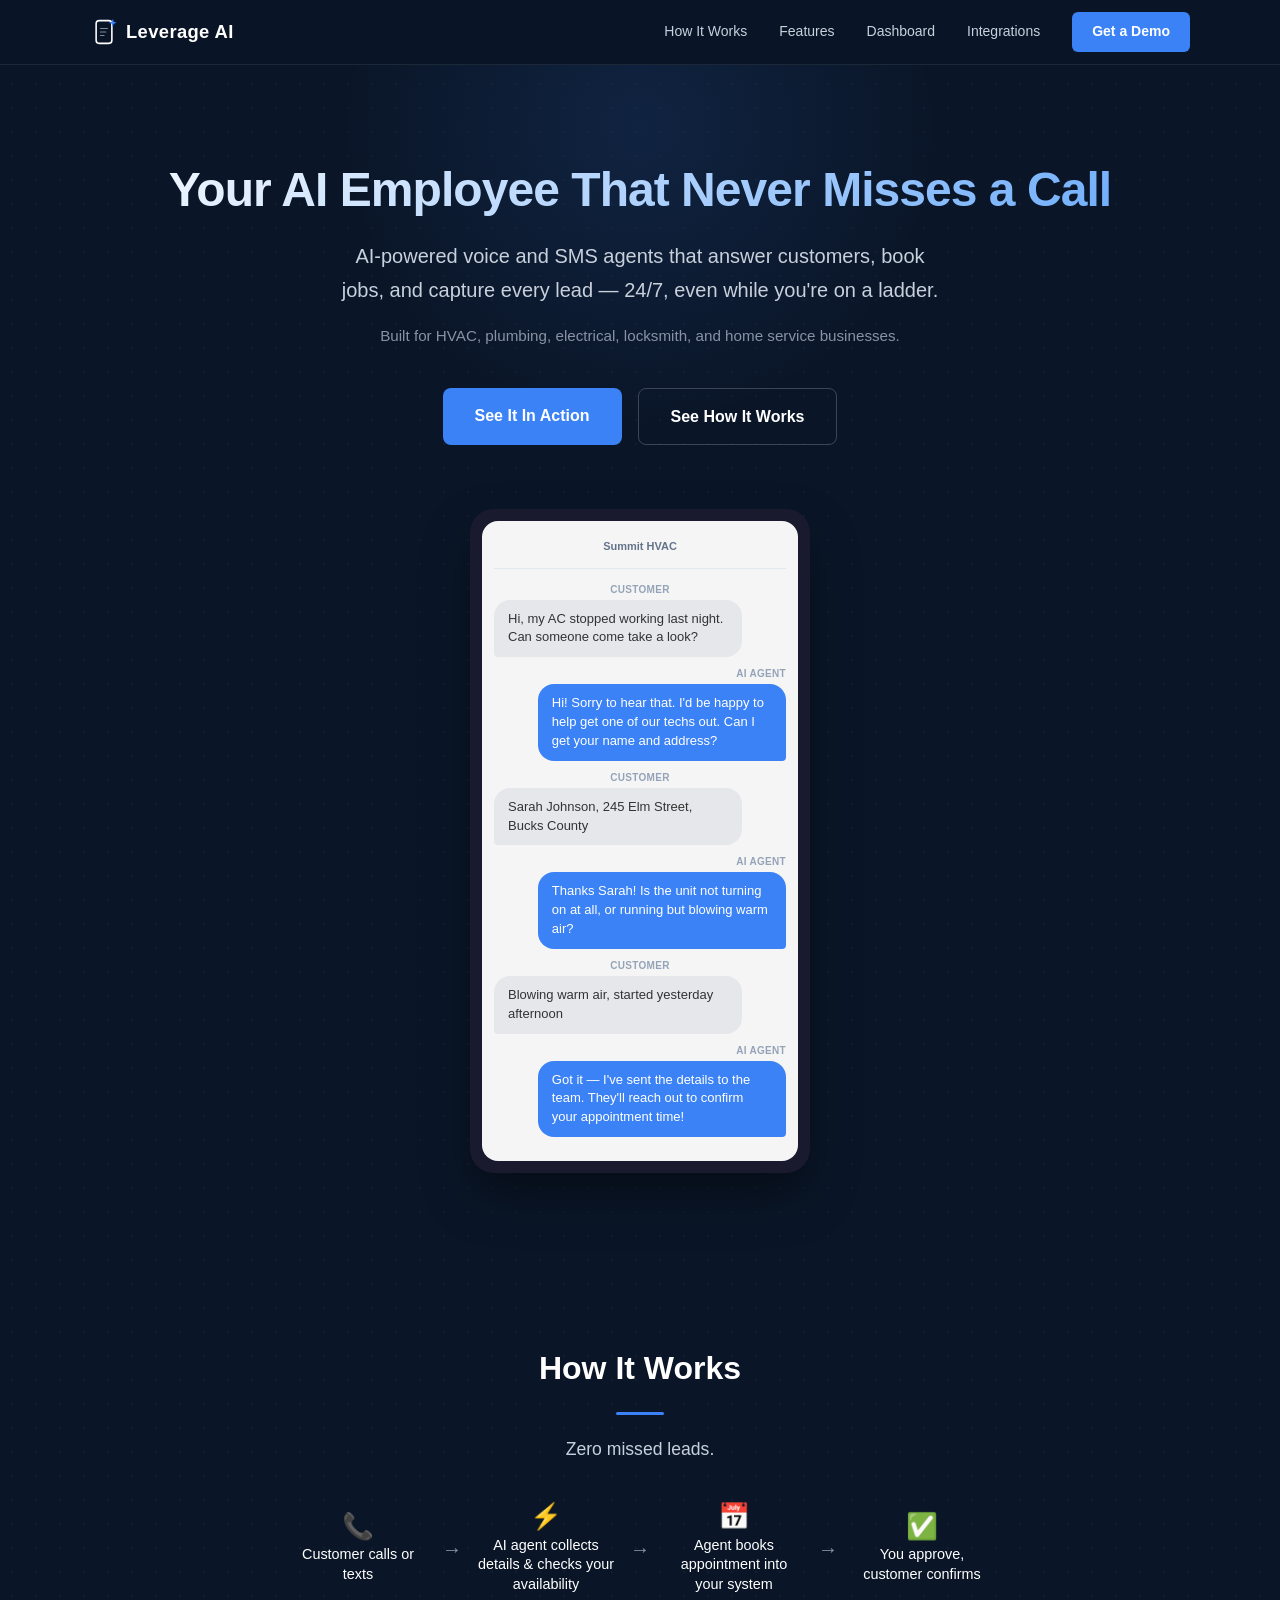
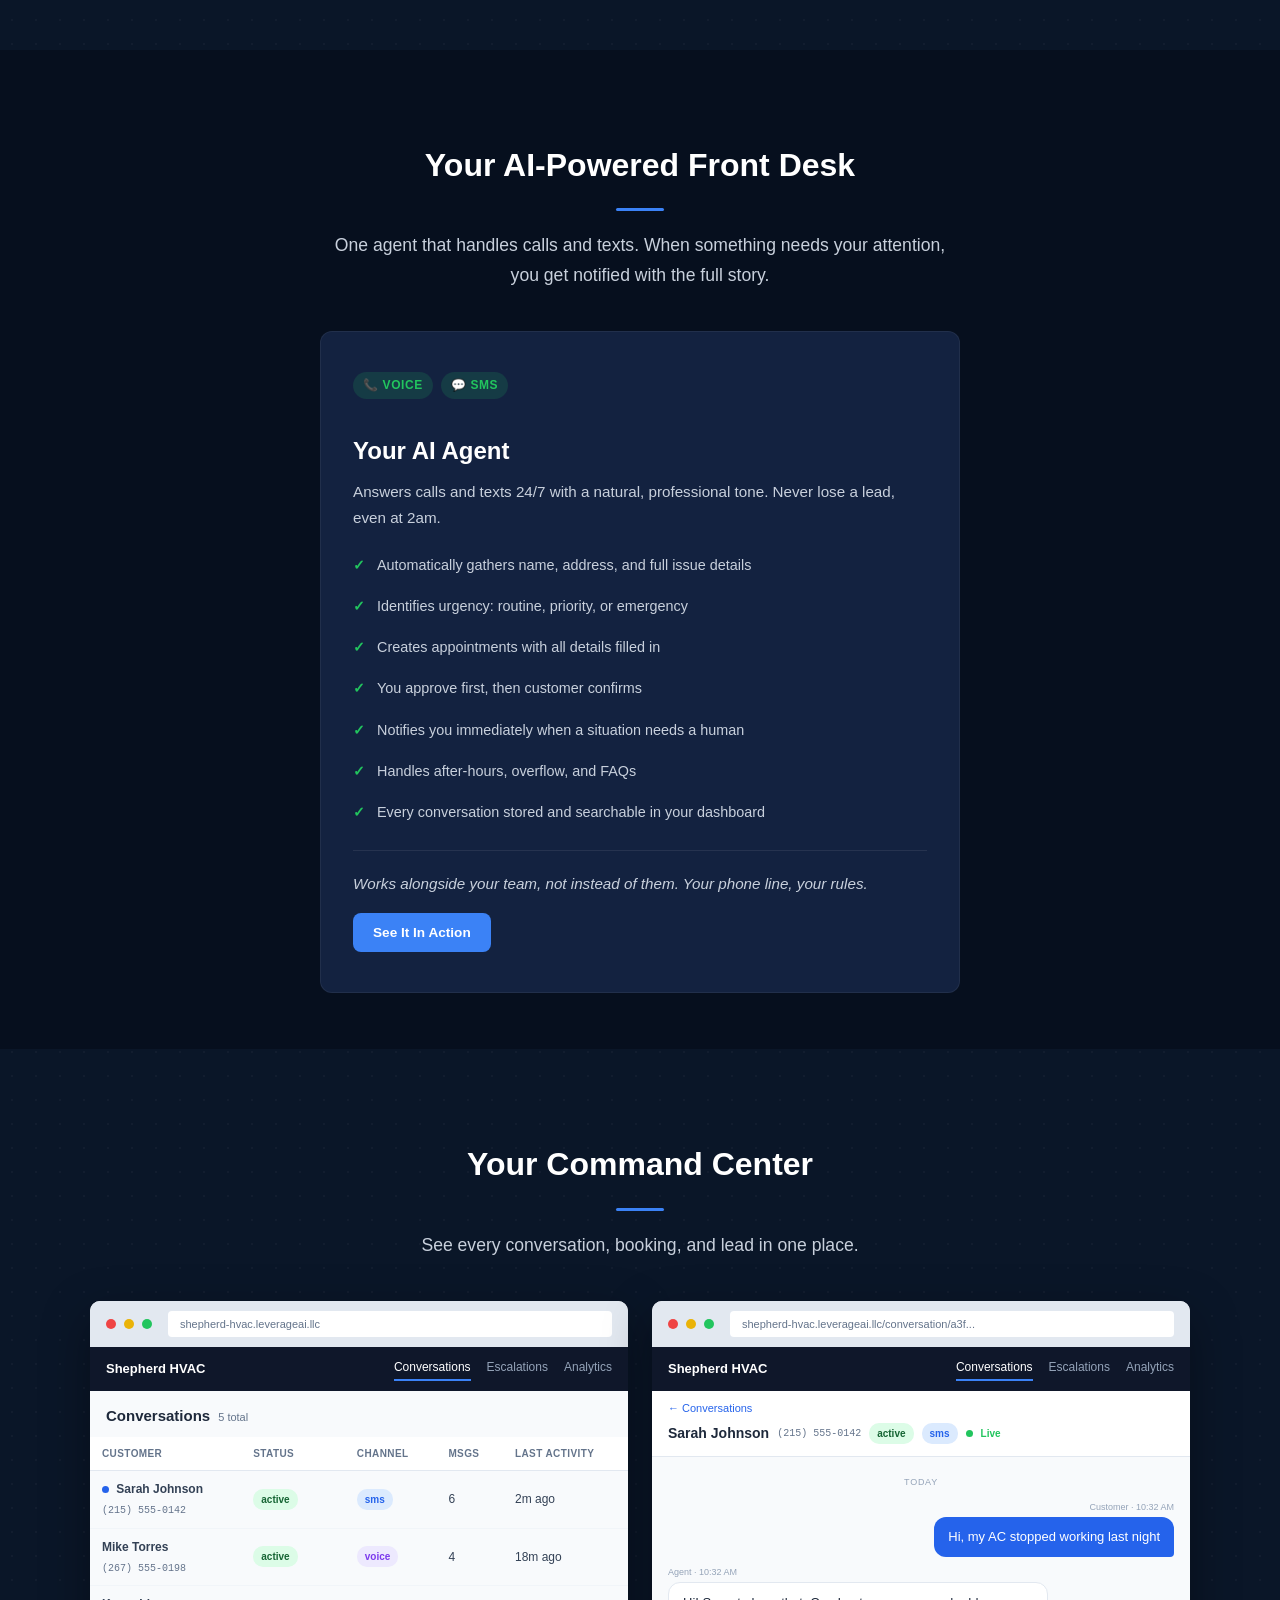
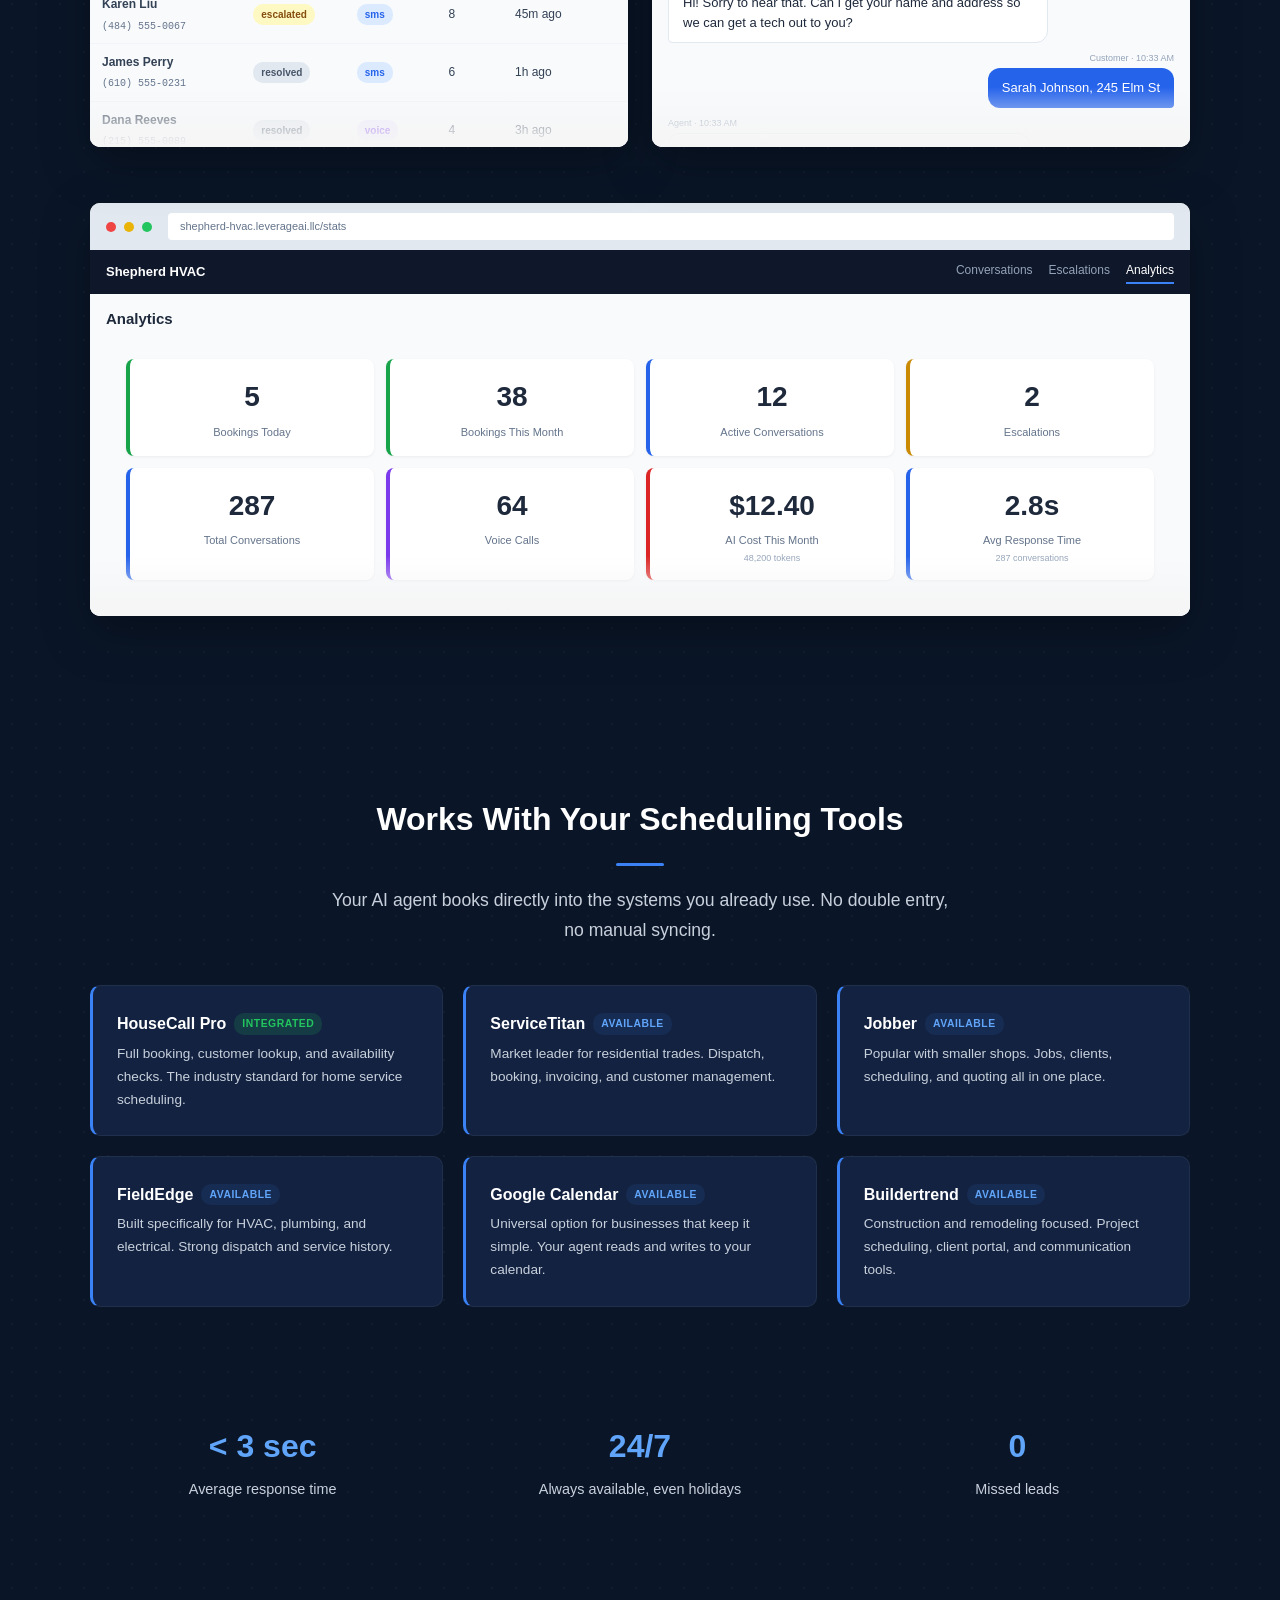
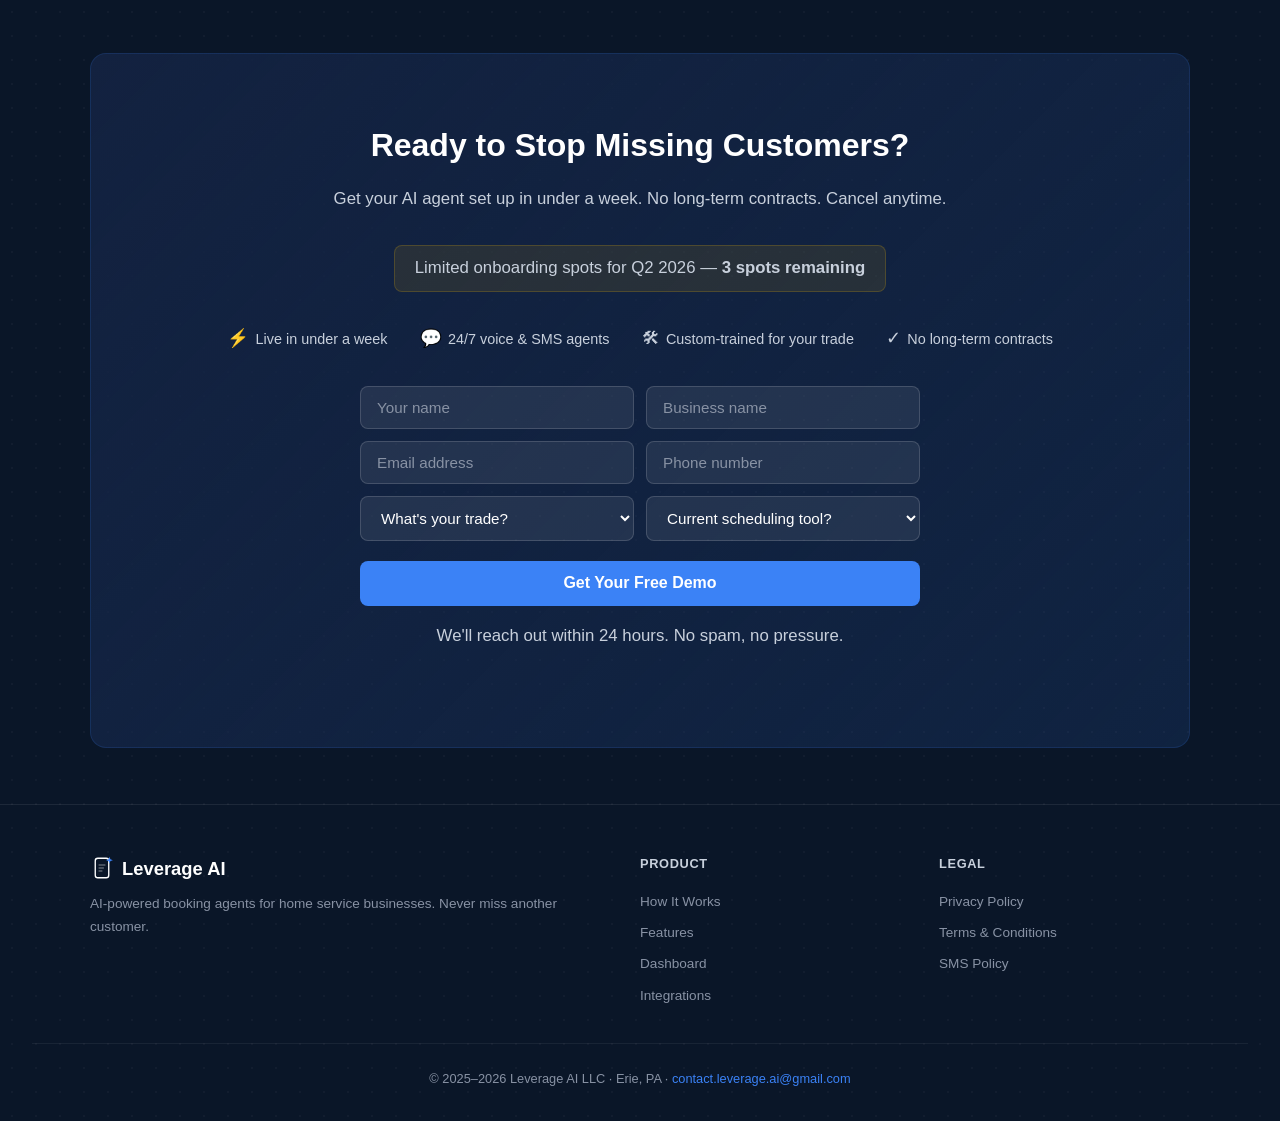
==== commit 3bbea50e: "Update how it works copy" ====
--- a/index.html
+++ b/index.html
@@ -80,12 +80,12 @@
         <span class="step-connector" aria-hidden="true">&rarr;</span>
         <div class="step-item">
           <span class="step-icon">&#9889;</span>
-          <span class="step-text">AI collects details &amp; checks your availability</span>
+          <span class="step-text">AI agent collects details &amp; checks your availability</span>
         </div>
         <span class="step-connector" aria-hidden="true">&rarr;</span>
         <div class="step-item">
           <span class="step-icon">&#128197;</span>
-          <span class="step-text">Appointment booked into your system</span>
+          <span class="step-text">Agent books appointment into your system</span>
         </div>
         <span class="step-connector" aria-hidden="true">&rarr;</span>
         <div class="step-item">
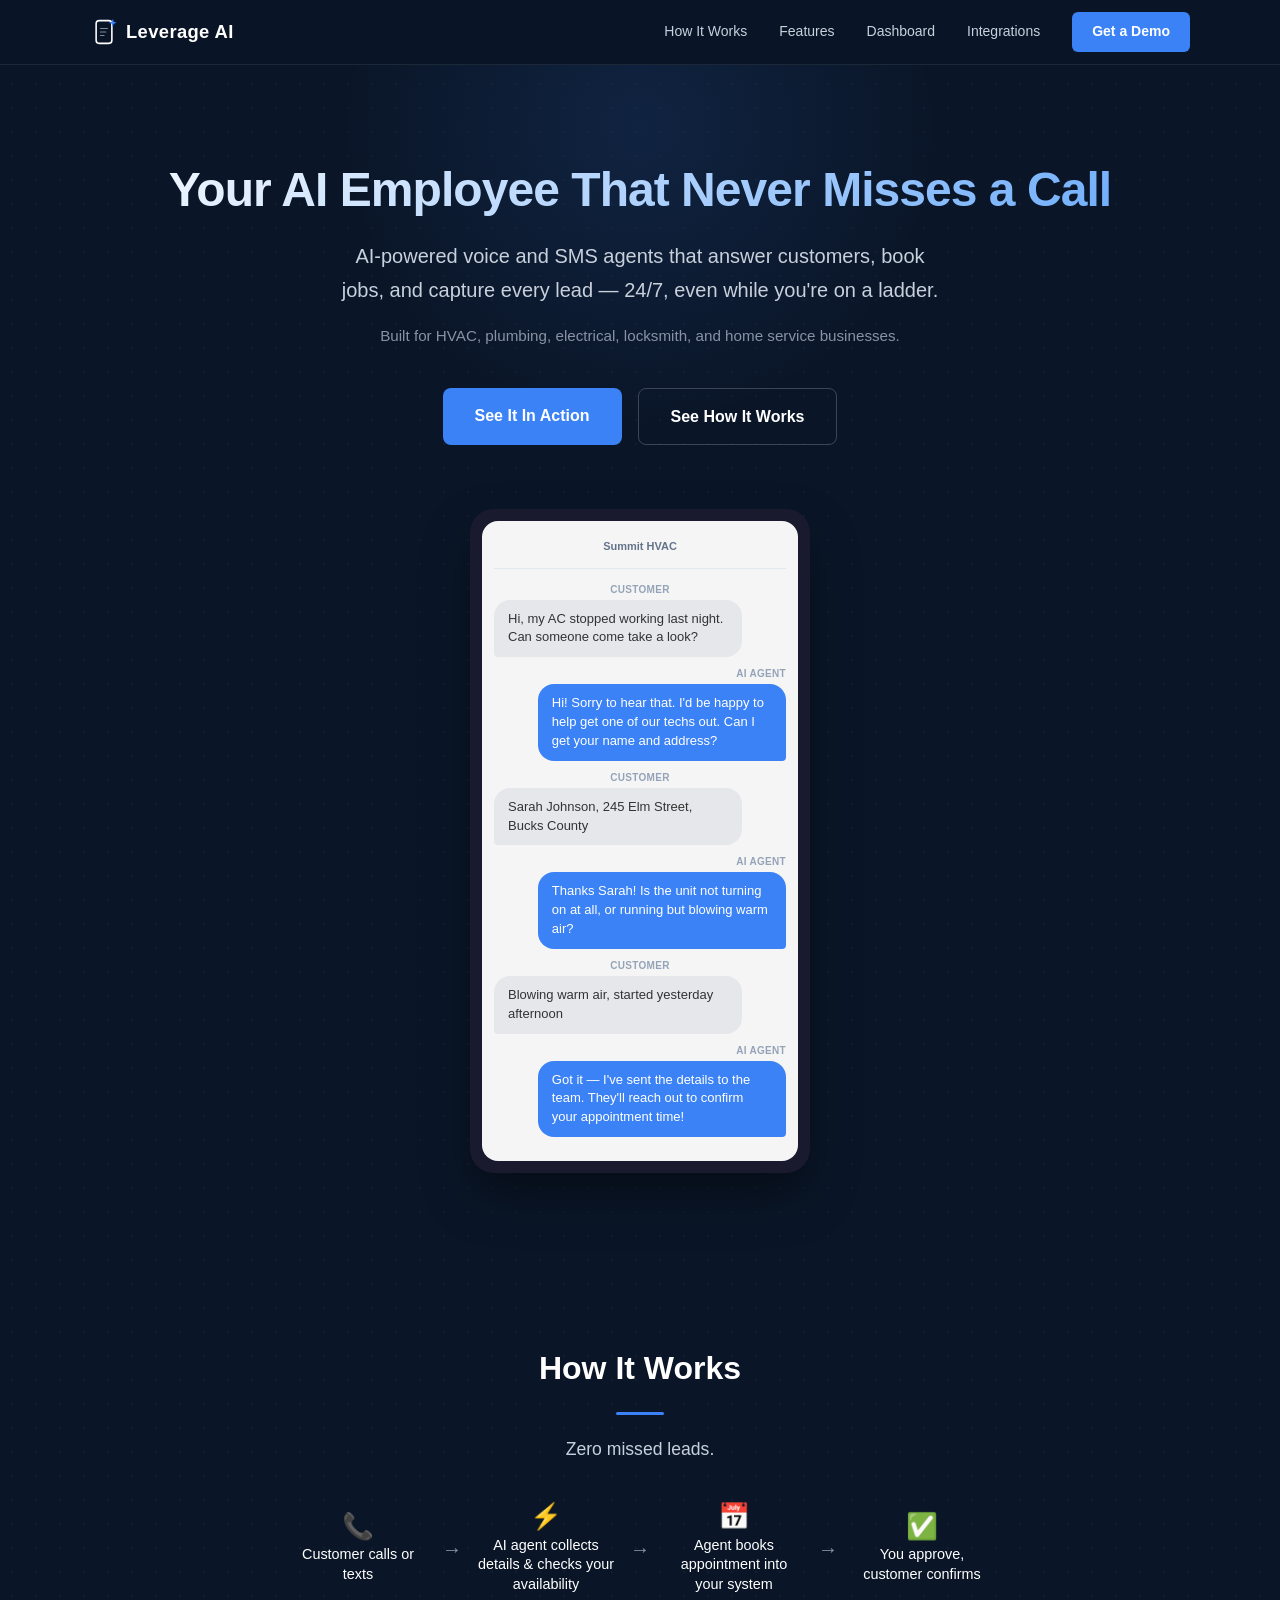
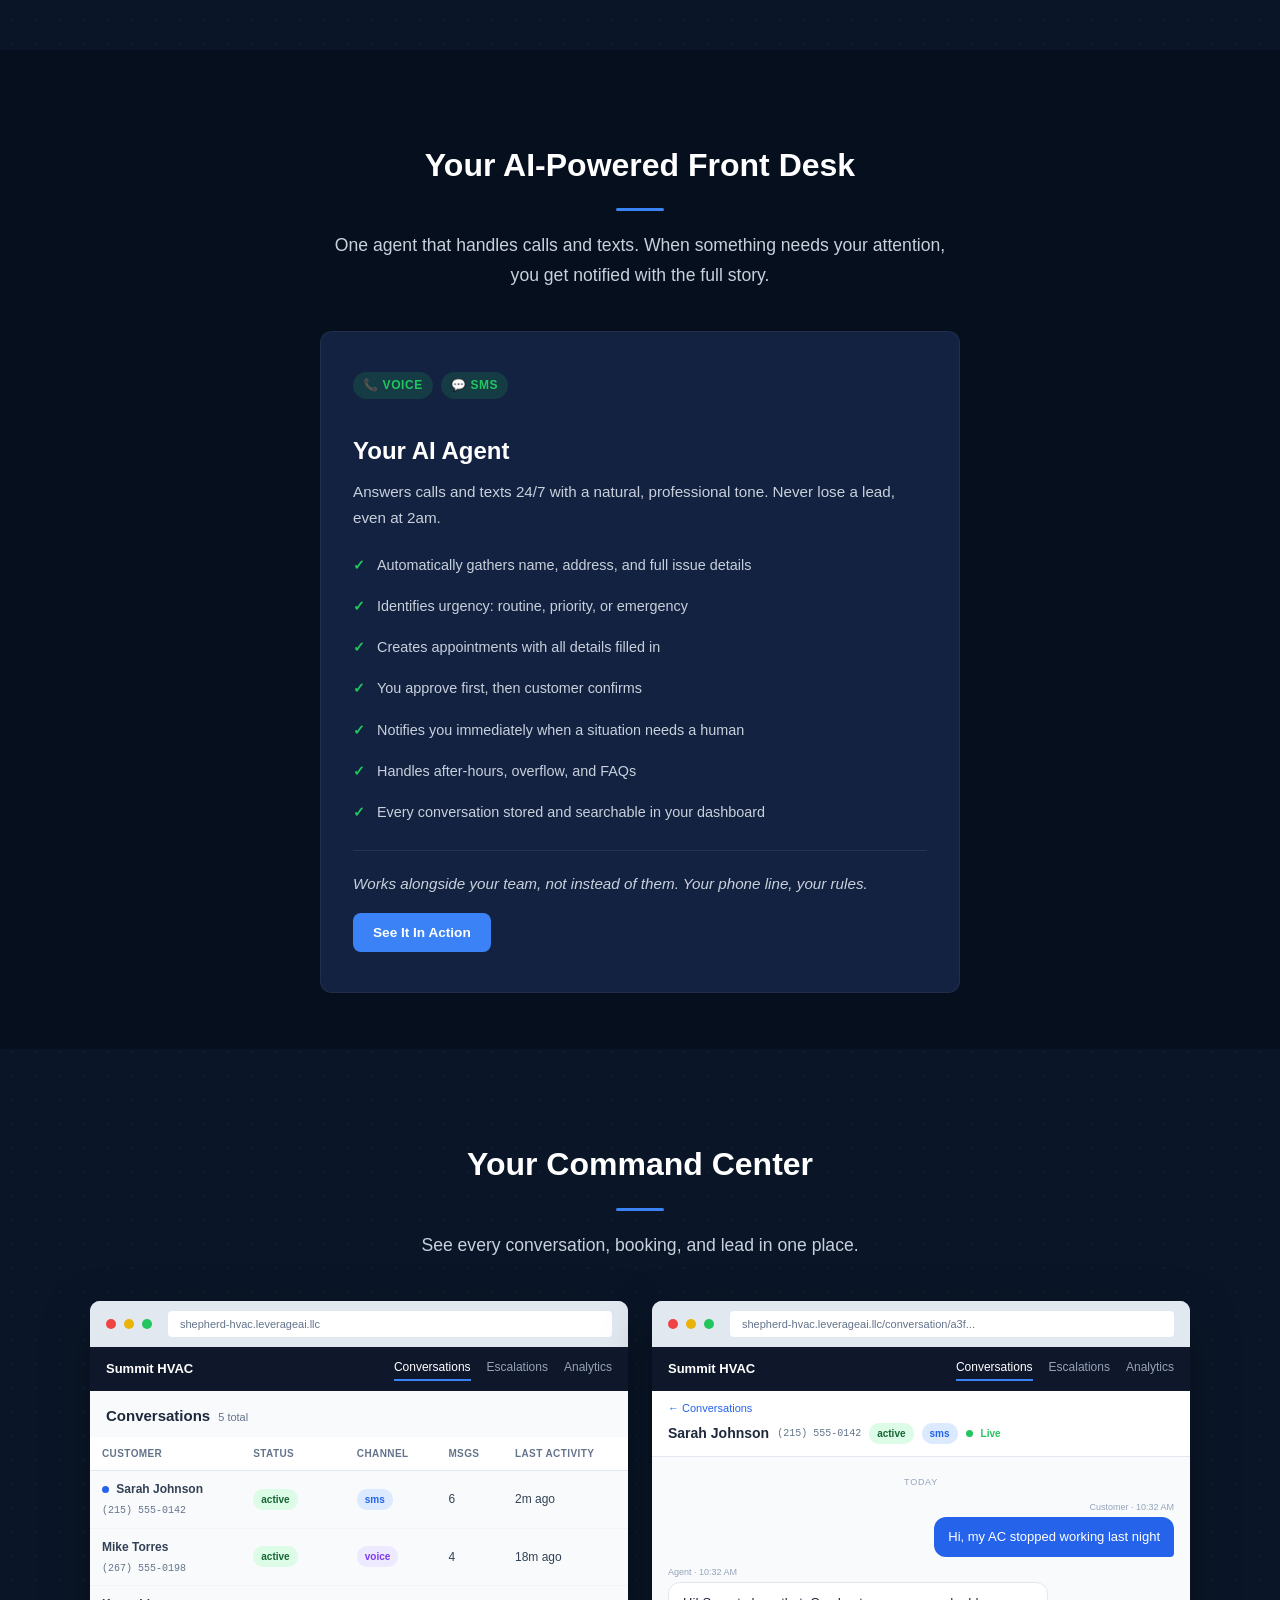
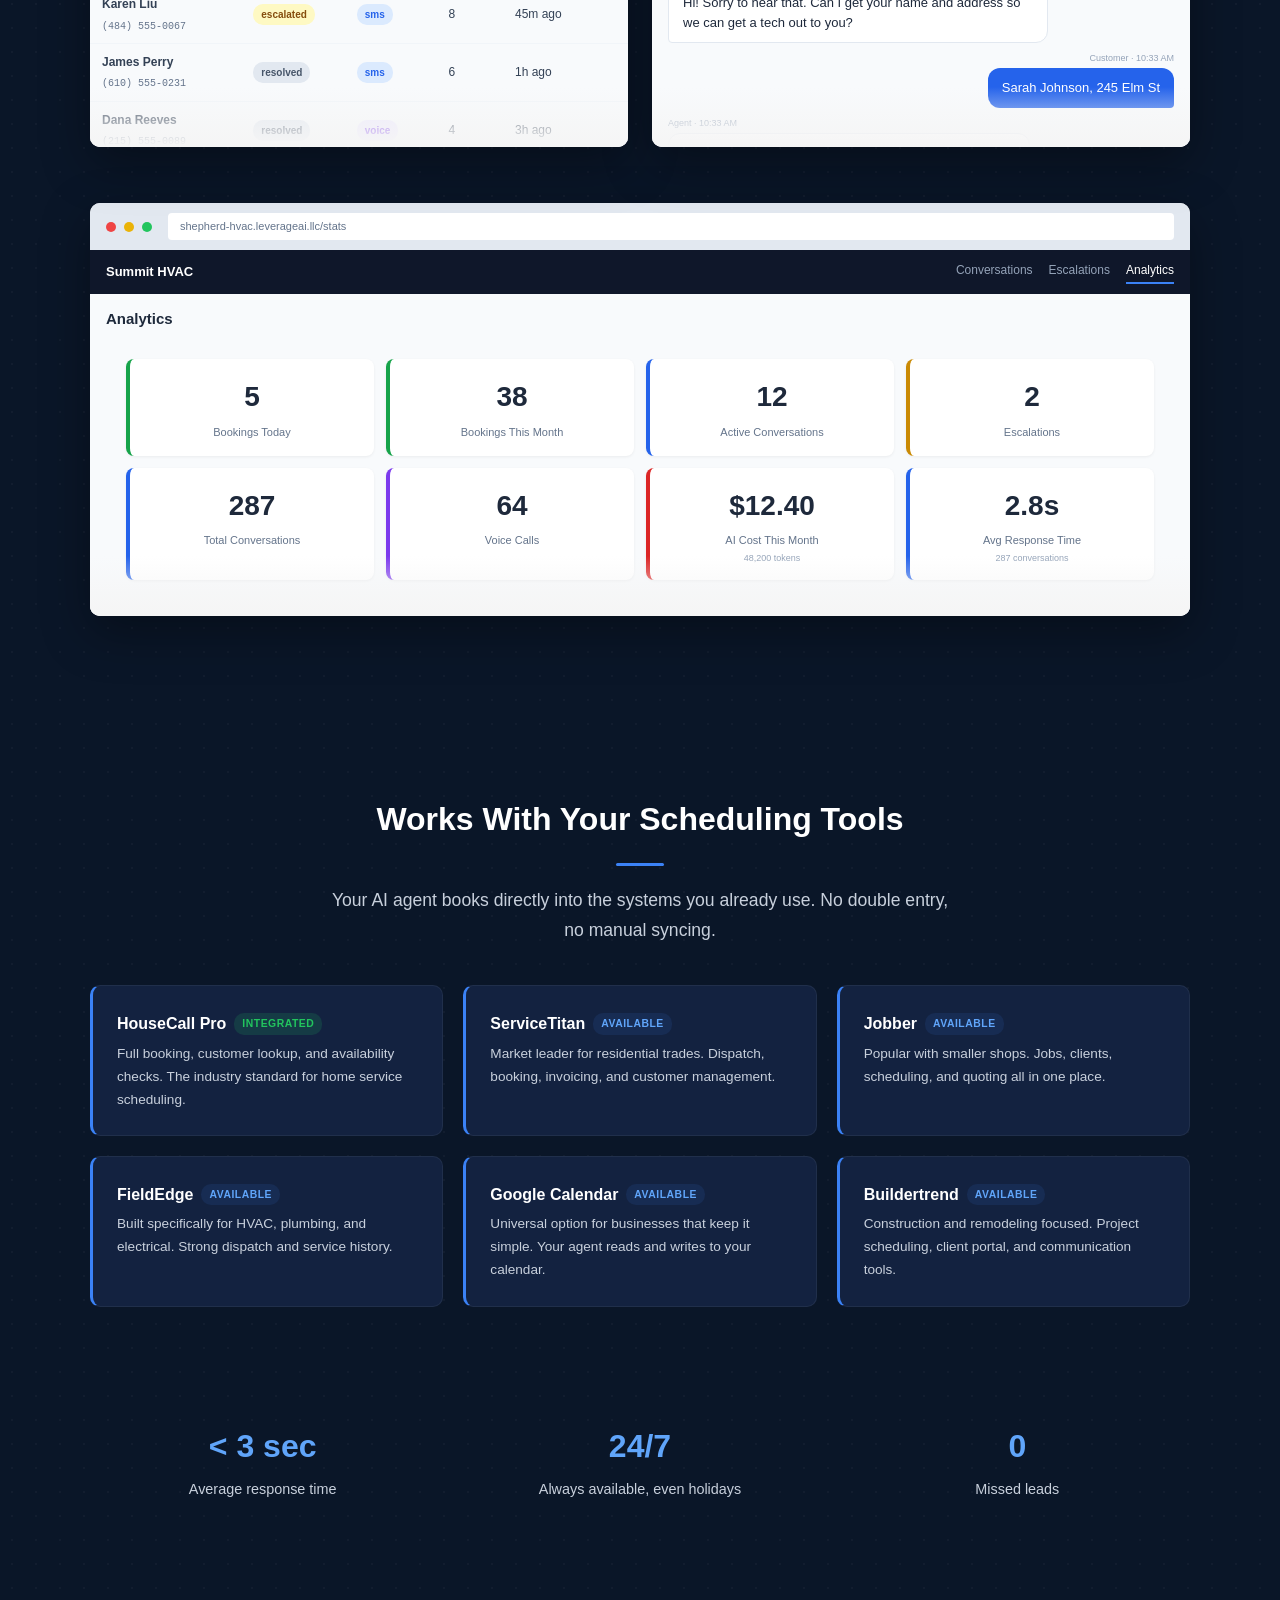
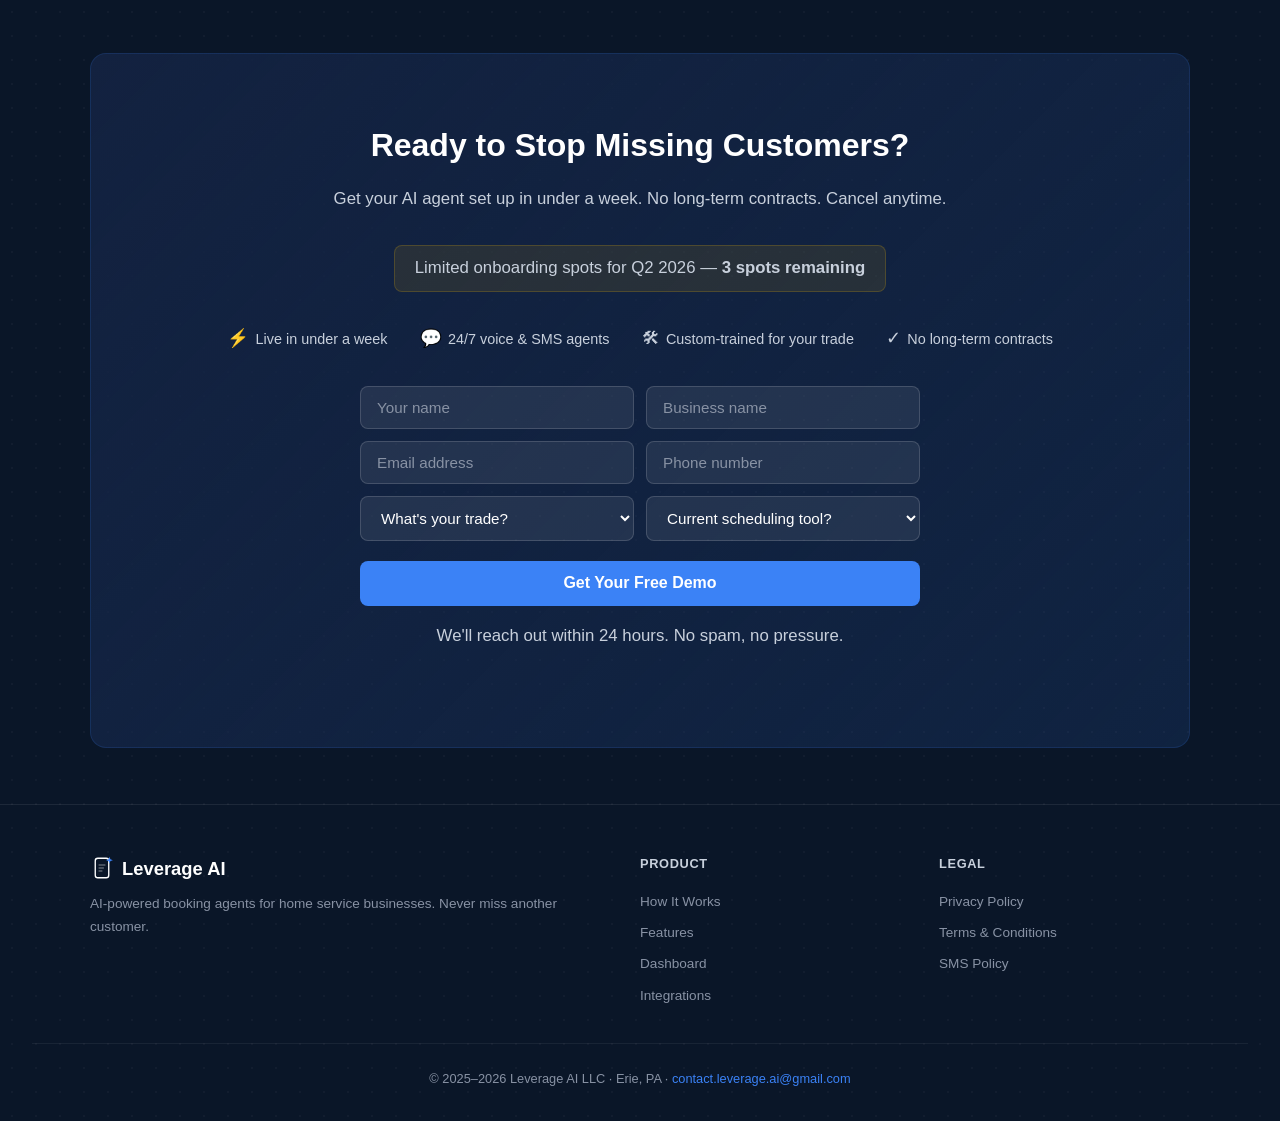
==== commit 6ad8979f: "Update demo mockup names" ====
--- a/index.html
+++ b/index.html
@@ -144,7 +144,7 @@
           </div>
           <div class="mock-body mock-body-real">
             <div class="mock-nav-real">
-              <span class="mock-nav-brand-real">Shepherd HVAC</span>
+              <span class="mock-nav-brand-real">Summit HVAC</span>
               <div class="mock-nav-links">
                 <span class="active">Conversations</span>
                 <span>Escalations</span>
@@ -234,7 +234,7 @@
           </div>
           <div class="mock-body mock-body-real">
             <div class="mock-nav-real">
-              <span class="mock-nav-brand-real">Shepherd HVAC</span>
+              <span class="mock-nav-brand-real">Summit HVAC</span>
               <div class="mock-nav-links">
                 <span class="active">Conversations</span>
                 <span>Escalations</span>
@@ -292,7 +292,7 @@
         </div>
         <div class="mock-body mock-body-real">
           <div class="mock-nav-real">
-            <span class="mock-nav-brand-real">Shepherd HVAC</span>
+            <span class="mock-nav-brand-real">Summit HVAC</span>
             <div class="mock-nav-links">
               <span>Conversations</span>
               <span>Escalations</span>
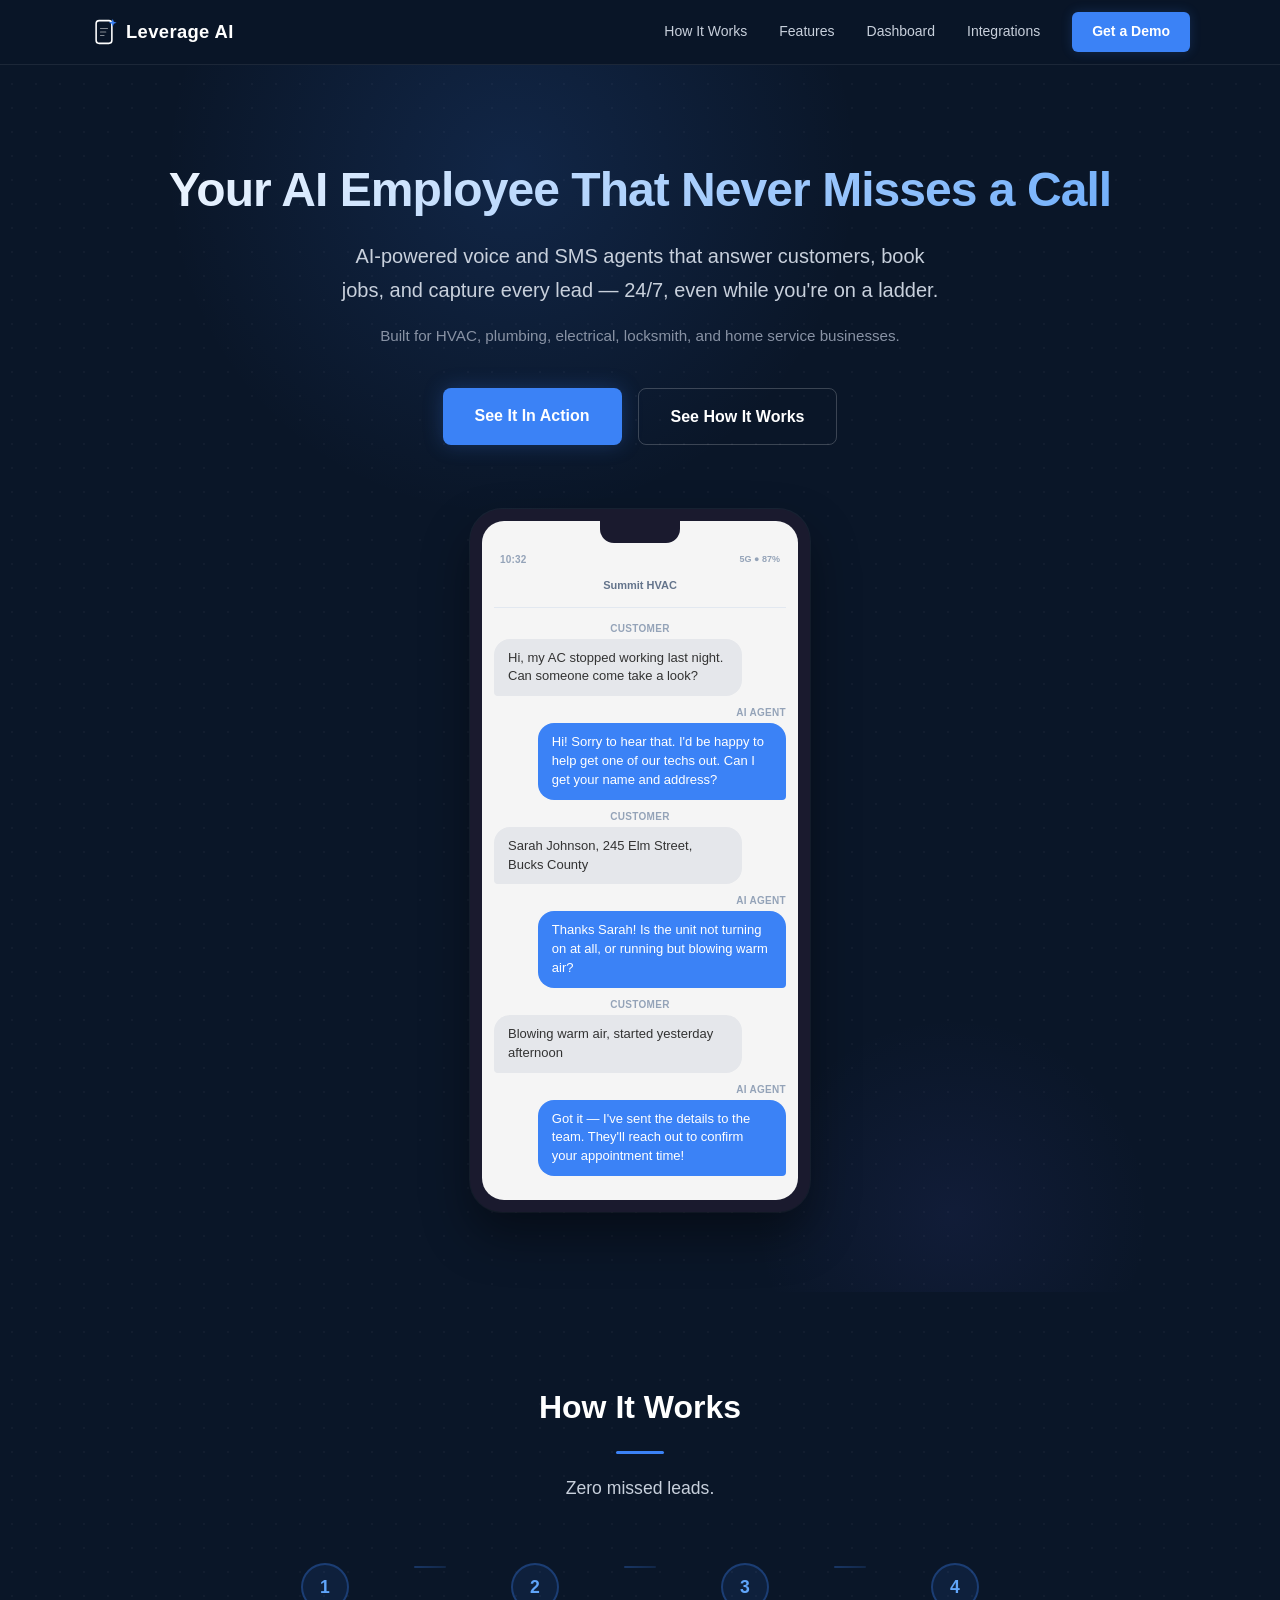
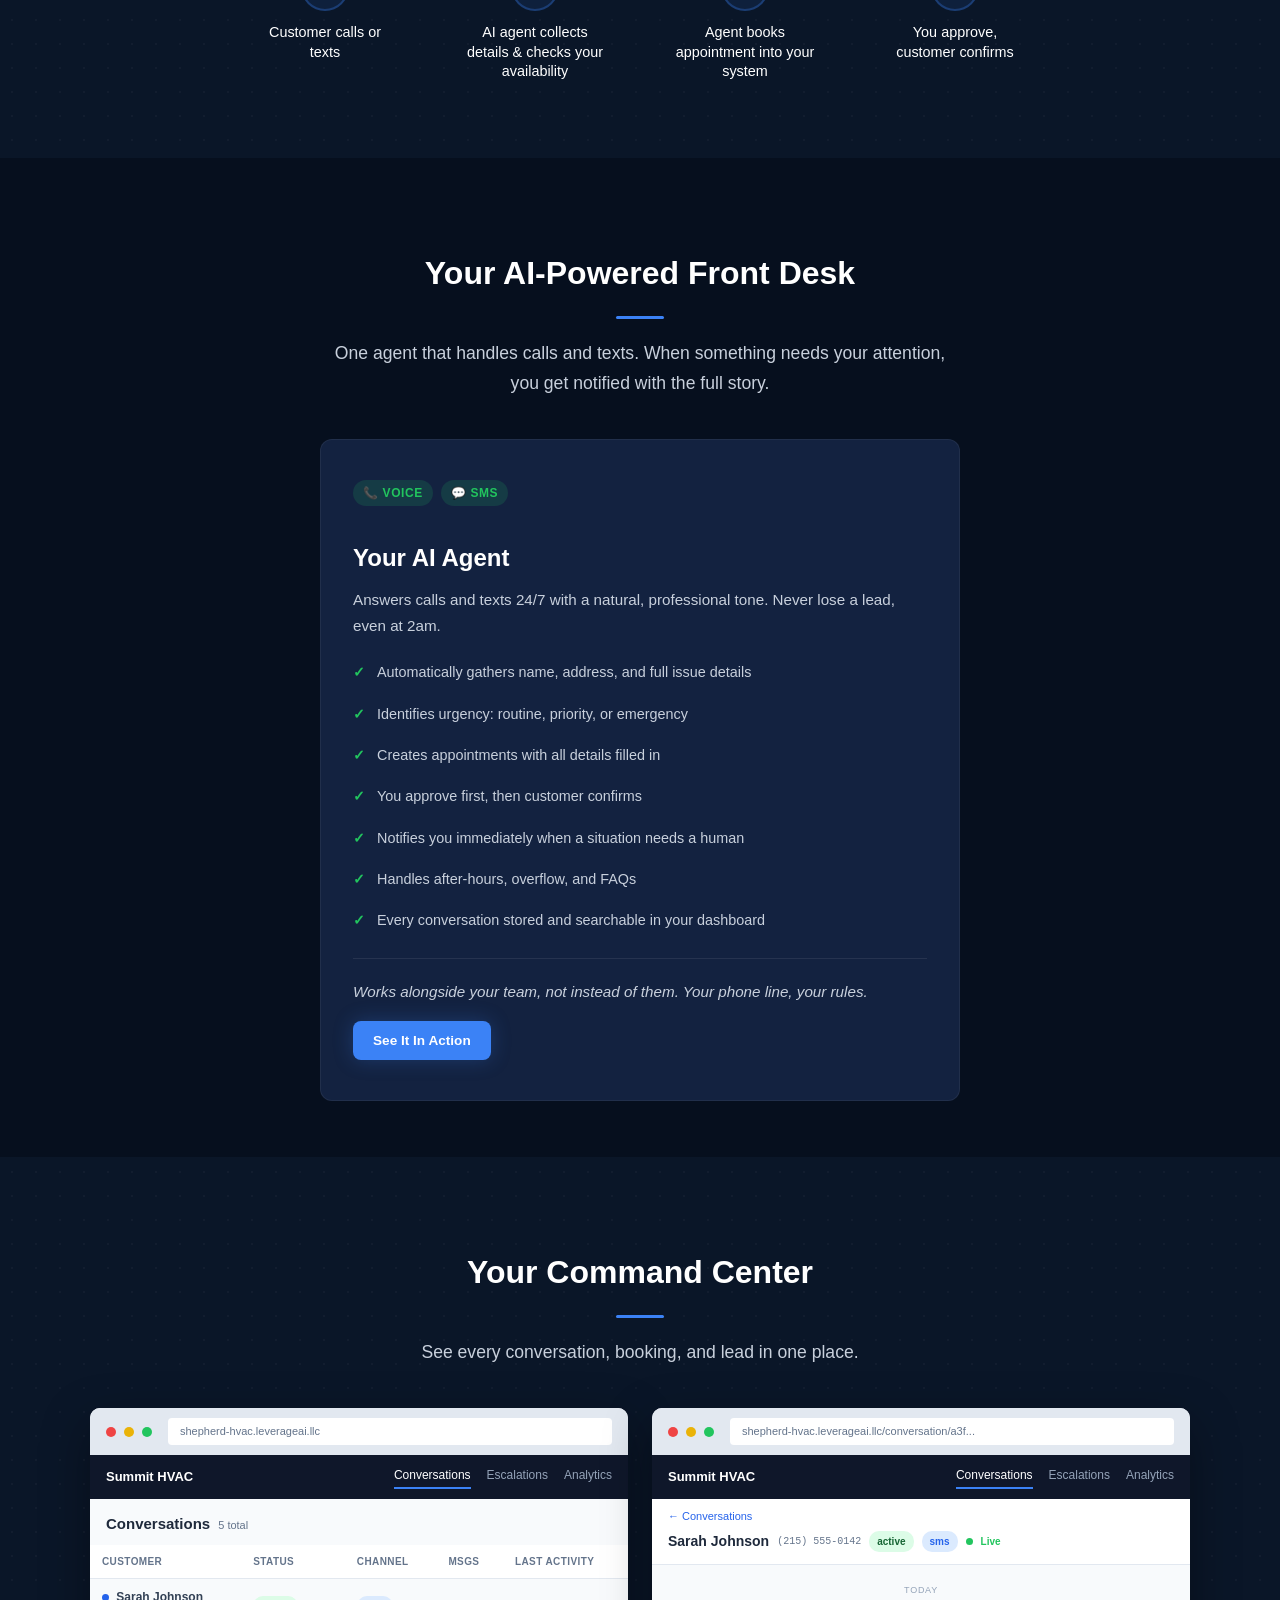
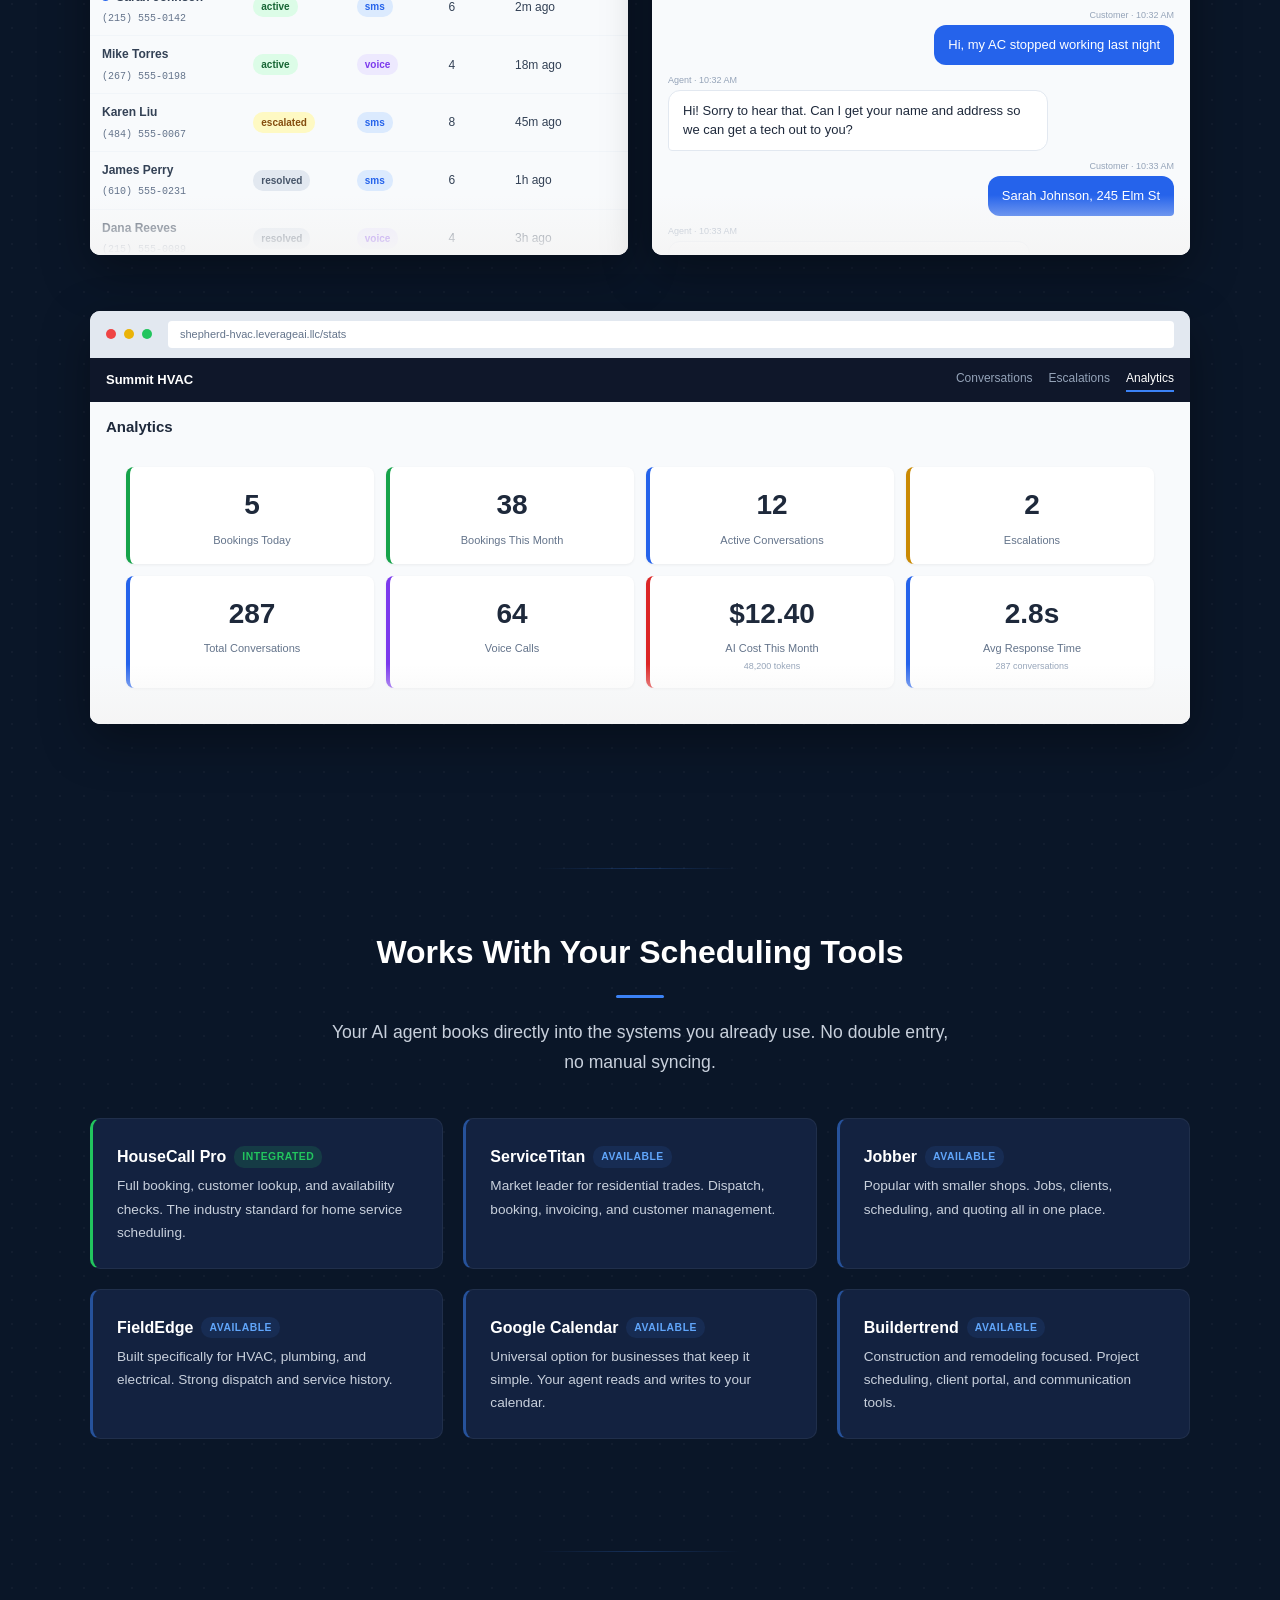
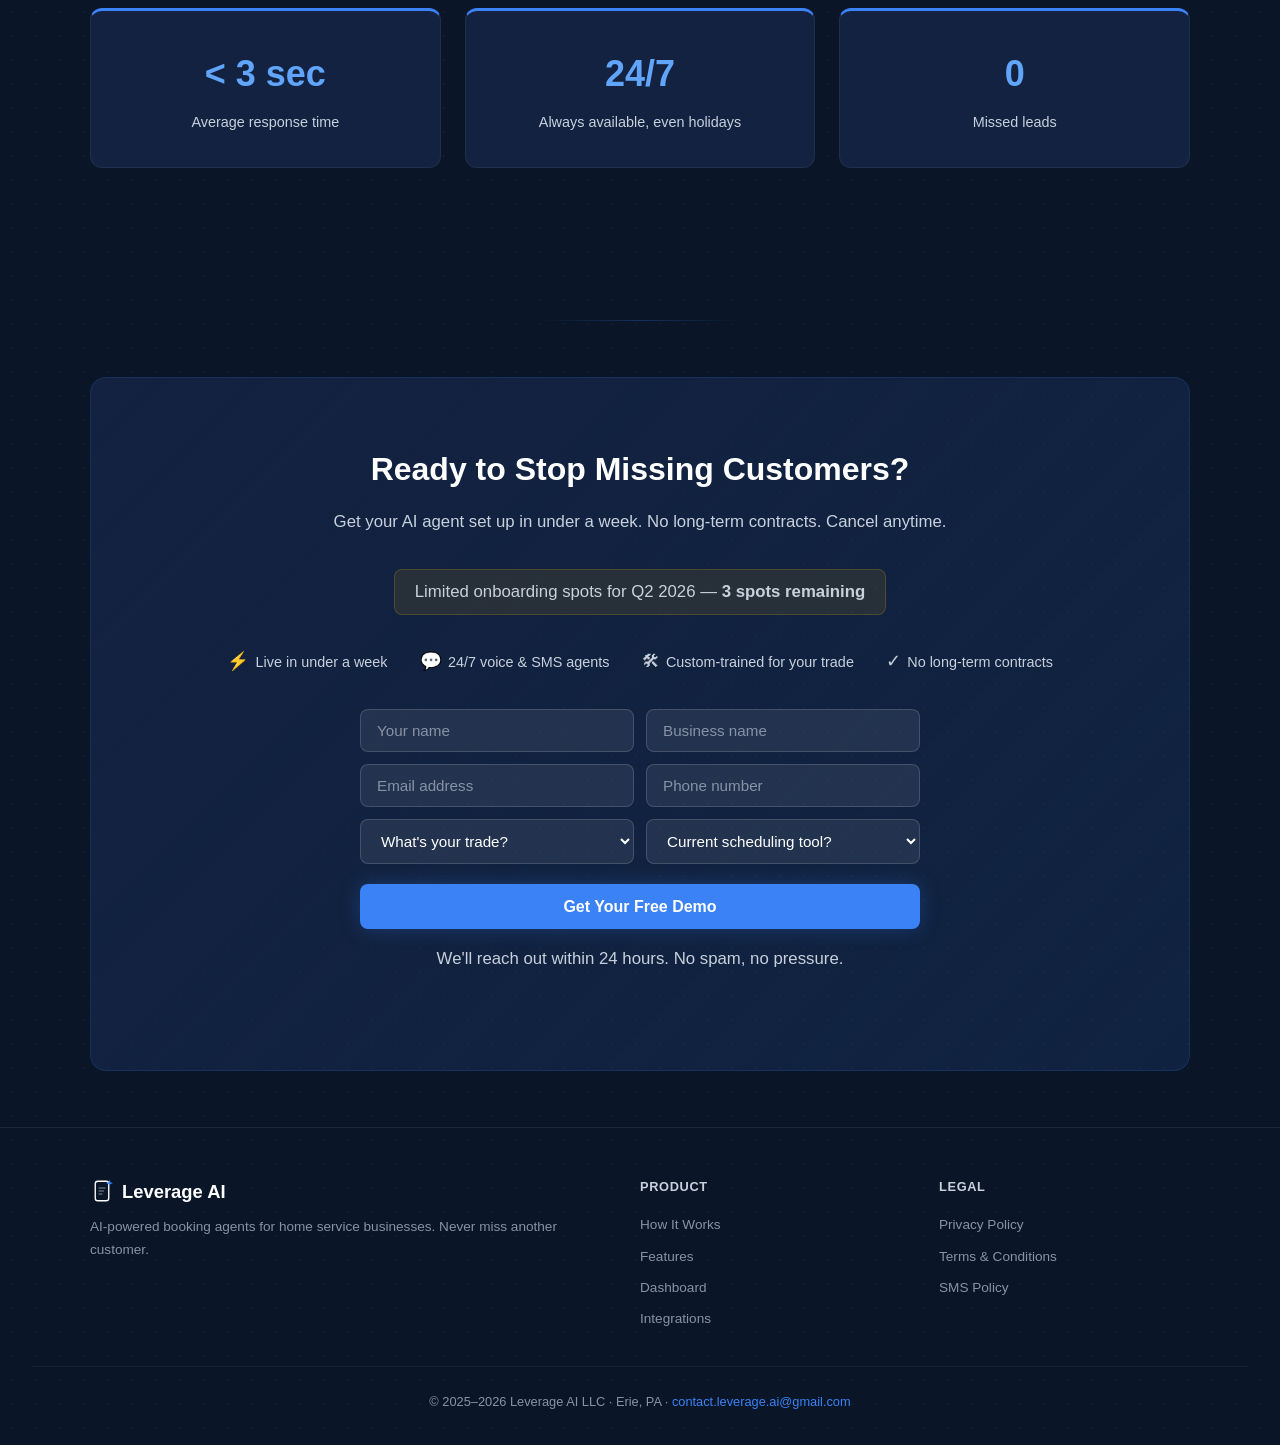
==== commit e356201b: "Polish UI with animations and visual refinements" ====
--- a/index.html
+++ b/index.html
@@ -48,8 +48,13 @@
     </div>
 
     <!-- Phone mockup -->
-    <div class="phone-mockup">
+    <div class="phone-mockup reveal">
       <div class="phone-screen">
+        <div class="phone-notch"></div>
+        <div class="phone-time">
+          <span class="phone-time-left">10:32</span>
+          <span class="phone-time-right">5G &#9679; 87%</span>
+        </div>
         <div class="phone-header">Summit HVAC</div>
         <div class="sms-label">Customer</div>
         <div class="sms-bubble sms-incoming">Hi, my AC stopped working last night. Can someone come take a look?</div>
@@ -70,26 +75,26 @@
   <!-- ── How It Works ─────────────────────────────────── -->
   <section id="how-it-works" class="section">
     <div class="section-inner">
-      <h2 class="section-title">How It Works</h2>
-      <p class="section-subtitle">Zero missed leads.</p>
-      <div class="steps-bar">
+      <h2 class="section-title reveal">How It Works</h2>
+      <p class="section-subtitle reveal">Zero missed leads.</p>
+      <div class="steps-bar reveal">
         <div class="step-item">
-          <span class="step-icon">&#128222;</span>
+          <span class="step-icon">1</span>
           <span class="step-text">Customer calls or texts</span>
         </div>
-        <span class="step-connector" aria-hidden="true">&rarr;</span>
+        <span class="step-connector" aria-hidden="true"></span>
         <div class="step-item">
-          <span class="step-icon">&#9889;</span>
+          <span class="step-icon">2</span>
           <span class="step-text">AI agent collects details &amp; checks your availability</span>
         </div>
-        <span class="step-connector" aria-hidden="true">&rarr;</span>
+        <span class="step-connector" aria-hidden="true"></span>
         <div class="step-item">
-          <span class="step-icon">&#128197;</span>
+          <span class="step-icon">3</span>
           <span class="step-text">Agent books appointment into your system</span>
         </div>
-        <span class="step-connector" aria-hidden="true">&rarr;</span>
+        <span class="step-connector" aria-hidden="true"></span>
         <div class="step-item">
-          <span class="step-icon">&#9989;</span>
+          <span class="step-icon">4</span>
           <span class="step-text">You approve, customer confirms</span>
         </div>
       </div>
@@ -99,10 +104,10 @@
   <!-- ── Features / Services ──────────────────────────── -->
   <section id="features" class="section section-alt">
     <div class="section-inner">
-      <h2 class="section-title">Your AI-Powered Front Desk</h2>
-      <p class="section-subtitle">One agent that handles calls and texts. When something needs your attention, you get notified with the full story.</p>
+      <h2 class="section-title reveal">Your AI-Powered Front Desk</h2>
+      <p class="section-subtitle reveal">One agent that handles calls and texts. When something needs your attention, you get notified with the full story.</p>
       <div class="features-grid features-grid-single">
-        <div class="feature-card card-base">
+        <div class="feature-card card-base reveal">
           <div class="feature-badges">
             <span class="feature-badge badge-base badge-green">&#128222; Voice</span>
             <span class="feature-badge badge-base badge-green">&#128172; SMS</span>
@@ -130,12 +135,12 @@
   <!-- ── Dashboard Screenshots ────────────────────────── -->
   <section id="dashboard" class="section">
     <div class="section-inner">
-      <h2 class="section-title">Your Command Center</h2>
-      <p class="section-subtitle">See every conversation, booking, and lead in one place.</p>
-
-      <div class="dashboard-grid">
+      <h2 class="section-title reveal">Your Command Center</h2>
+      <p class="section-subtitle reveal">See every conversation, booking, and lead in one place.</p>
+
+      <div class="dashboard-grid reveal-stagger">
         <!-- Mock: Conversations List -->
-        <div class="mock-browser">
+        <div class="mock-browser reveal">
           <div class="mock-toolbar">
             <div class="mock-dot mock-dot-red"></div>
             <div class="mock-dot mock-dot-yellow"></div>
@@ -225,7 +230,7 @@
         </div>
 
         <!-- Mock: Conversation Detail -->
-        <div class="mock-browser">
+        <div class="mock-browser reveal">
           <div class="mock-toolbar">
             <div class="mock-dot mock-dot-red"></div>
             <div class="mock-dot mock-dot-yellow"></div>
@@ -283,7 +288,7 @@
       </div>
 
       <!-- Mock: Analytics -->
-      <div class="mock-browser mock-analytics">
+      <div class="mock-browser mock-analytics reveal">
         <div class="mock-toolbar">
           <div class="mock-dot mock-dot-red"></div>
           <div class="mock-dot mock-dot-yellow"></div>
@@ -348,30 +353,30 @@
   <!-- ── Integrations ─────────────────────────────────── -->
   <section id="integrations" class="section">
     <div class="section-inner">
-      <h2 class="section-title">Works With Your Scheduling Tools</h2>
-      <p class="section-subtitle">Your AI agent books directly into the systems you already use. No double entry, no manual syncing.</p>
-      <div class="integrations-grid">
-        <div class="integration-card card-base">
+      <h2 class="section-title reveal">Works With Your Scheduling Tools</h2>
+      <p class="section-subtitle reveal">Your AI agent books directly into the systems you already use. No double entry, no manual syncing.</p>
+      <div class="integrations-grid reveal-stagger">
+        <div class="integration-card card-base int-integrated reveal">
           <h3>HouseCall Pro <span class="int-badge badge-base badge-green">Integrated</span></h3>
           <p>Full booking, customer lookup, and availability checks. The industry standard for home service scheduling.</p>
         </div>
-        <div class="integration-card card-base">
+        <div class="integration-card card-base int-available reveal">
           <h3>ServiceTitan <span class="int-badge badge-base badge-blue">Available</span></h3>
           <p>Market leader for residential trades. Dispatch, booking, invoicing, and customer management.</p>
         </div>
-        <div class="integration-card card-base">
+        <div class="integration-card card-base int-available reveal">
           <h3>Jobber <span class="int-badge badge-base badge-blue">Available</span></h3>
           <p>Popular with smaller shops. Jobs, clients, scheduling, and quoting all in one place.</p>
         </div>
-        <div class="integration-card card-base">
+        <div class="integration-card card-base int-available reveal">
           <h3>FieldEdge <span class="int-badge badge-base badge-blue">Available</span></h3>
           <p>Built specifically for HVAC, plumbing, and electrical. Strong dispatch and service history.</p>
         </div>
-        <div class="integration-card card-base">
+        <div class="integration-card card-base int-available reveal">
           <h3>Google Calendar <span class="int-badge badge-base badge-blue">Available</span></h3>
           <p>Universal option for businesses that keep it simple. Your agent reads and writes to your calendar.</p>
         </div>
-        <div class="integration-card card-base">
+        <div class="integration-card card-base int-available reveal">
           <h3>Buildertrend <span class="int-badge badge-base badge-blue">Available</span></h3>
           <p>Construction and remodeling focused. Project scheduling, client portal, and communication tools.</p>
         </div>
@@ -382,16 +387,16 @@
   <!-- ── Trust Signals ────────────────────────────────── -->
   <section class="section">
     <div class="section-inner">
-      <div class="trust-grid">
-        <div class="trust-item">
+      <div class="trust-grid reveal-stagger">
+        <div class="trust-item reveal">
           <div class="trust-value">&lt; 3 sec</div>
           <div class="trust-label">Average response time</div>
         </div>
-        <div class="trust-item">
+        <div class="trust-item reveal">
           <div class="trust-value">24/7</div>
           <div class="trust-label">Always available, even holidays</div>
         </div>
-        <div class="trust-item">
+        <div class="trust-item reveal">
           <div class="trust-value">0</div>
           <div class="trust-label">Missed leads</div>
         </div>
@@ -401,7 +406,7 @@
 
   <!-- ── Final CTA + Interest Form ─────────────────────── -->
   <section id="demo" class="section">
-    <div class="cta-section">
+    <div class="cta-section reveal">
       <h2>Ready to Stop Missing Customers?</h2>
       <p>Get your AI agent set up in under a week. No long-term contracts. Cancel anytime.</p>
       <p class="urgency-note">Limited onboarding spots for Q2 2026 &mdash; <strong>3 spots remaining</strong></p>
@@ -551,5 +556,23 @@
     </div>
   </footer>
 
+<script>
+(function(){
+  var els = document.querySelectorAll('.reveal');
+  if (!('IntersectionObserver' in window)) {
+    els.forEach(function(el){ el.classList.add('revealed'); });
+    return;
+  }
+  var obs = new IntersectionObserver(function(entries){
+    entries.forEach(function(e){
+      if (e.isIntersecting) {
+        e.target.classList.add('revealed');
+        obs.unobserve(e.target);
+      }
+    });
+  }, { threshold: 0.15, rootMargin: '0px 0px -40px 0px' });
+  els.forEach(function(el){ obs.observe(el); });
+})();
+</script>
 </body>
 </html>
--- a/style.css
+++ b/style.css
@@ -127,9 +127,10 @@
   border-radius: 6px;
   font-weight: 600;
   font-size: 0.875rem;
-  transition: opacity 0.2s;
-}
-.nav-cta:hover { opacity: 0.9; text-decoration: none !important; }
+  transition: opacity 0.2s, box-shadow 0.2s;
+  box-shadow: 0 0 12px rgba(59,130,246,0.2);
+}
+.nav-cta:hover { opacity: 0.9; text-decoration: none !important; box-shadow: 0 0 20px rgba(59,130,246,0.35); }
 
 /* hamburger (CSS-only) */
 .nav-toggle { display: none; }
@@ -160,11 +161,22 @@
   content: '';
   position: absolute;
   top: -20%;
-  left: 50%;
+  left: 40%;
   transform: translateX(-50%);
-  width: 600px;
-  height: 600px;
-  background: radial-gradient(circle, rgba(59,130,246,0.12) 0%, transparent 70%);
+  width: 700px;
+  height: 700px;
+  background: radial-gradient(circle, rgba(59,130,246,0.15) 0%, transparent 70%);
+  pointer-events: none;
+  z-index: 0;
+}
+.hero::after {
+  content: '';
+  position: absolute;
+  bottom: -10%;
+  right: 10%;
+  width: 400px;
+  height: 400px;
+  background: radial-gradient(circle, rgba(99,102,241,0.08) 0%, transparent 70%);
   pointer-events: none;
   z-index: 0;
 }
@@ -202,12 +214,14 @@
   border-radius: 8px;
   font-weight: 600;
   font-size: 1rem;
-  transition: opacity 0.2s, transform 0.2s;
+  transition: opacity 0.2s, transform 0.2s, box-shadow 0.2s;
+  box-shadow: 0 0 20px rgba(59,130,246,0.25);
 }
 .btn-primary:hover {
-  opacity: 0.9;
+  opacity: 0.95;
   text-decoration: none;
-  transform: translateY(-1px);
+  transform: translateY(-2px);
+  box-shadow: 0 0 30px rgba(59,130,246,0.4);
 }
 .btn-secondary {
   display: inline-block;
@@ -226,17 +240,41 @@
   max-width: 340px;
   margin: 0 auto;
   background: #1a1a2e;
-  border-radius: 24px;
+  border-radius: 32px;
   padding: 12px;
-  box-shadow: 0 24px 48px rgba(0,0,0,0.4);
+  box-shadow: 0 24px 48px rgba(0,0,0,0.4), 0 0 0 1px rgba(255,255,255,0.06);
 }
 .phone-screen {
   background: #f5f5f5;
-  border-radius: 16px;
-  padding: 16px 12px;
+  border-radius: 22px;
+  padding: 0 12px 16px;
   min-height: 300px;
   display: flex;
   flex-direction: column;
+}
+.phone-notch {
+  width: 80px;
+  height: 22px;
+  background: #1a1a2e;
+  border-radius: 0 0 14px 14px;
+  margin: 0 auto 6px;
+  position: relative;
+}
+.phone-time {
+  display: flex;
+  justify-content: space-between;
+  align-items: center;
+  padding: 2px 6px 8px;
+  font-size: 10px;
+  color: #94a3b8;
+  font-weight: 600;
+}
+.phone-time-left { letter-spacing: 0.02em; }
+.phone-time-right {
+  display: flex;
+  gap: 4px;
+  align-items: center;
+  font-size: 9px;
 }
 .phone-header {
   text-align: center;
@@ -326,10 +364,10 @@
 /* ── How It Works (steps bar) ──────────────────────────── */
 .steps-bar {
   display: flex;
-  align-items: center;
+  align-items: flex-start;
   justify-content: center;
-  gap: 1rem;
-  max-width: 700px;
+  gap: 0;
+  max-width: 800px;
   margin: 0 auto;
 }
 .step-item {
@@ -337,13 +375,29 @@
   flex-direction: column;
   align-items: center;
   text-align: center;
-  gap: 0.35rem;
+  gap: 0.75rem;
   flex: 1;
   max-width: 200px;
+  padding: 1.25rem 0.75rem;
+  border-radius: 12px;
+  transition: background 0.2s;
+}
+.step-item:hover {
+  background: rgba(255,255,255,0.03);
 }
 .step-icon {
-  font-size: 1.6rem;
-  line-height: 1;
+  width: 48px;
+  height: 48px;
+  display: flex;
+  align-items: center;
+  justify-content: center;
+  border-radius: 50%;
+  background: rgba(59,130,246,0.1);
+  border: 2px solid rgba(59,130,246,0.3);
+  font-size: 1.1rem;
+  font-weight: 700;
+  color: var(--accent-light);
+  flex-shrink: 0;
 }
 .step-text {
   font-size: 0.9rem;
@@ -352,9 +406,19 @@
   line-height: 1.35;
 }
 .step-connector {
-  color: var(--gray-dim);
-  font-size: 1.25rem;
+  display: flex;
+  align-items: center;
+  height: 48px;
   flex-shrink: 0;
+  padding: 0 0.25rem;
+}
+.step-connector::before {
+  content: '';
+  display: block;
+  width: 32px;
+  height: 2px;
+  background: linear-gradient(90deg, rgba(59,130,246,0.3), rgba(59,130,246,0.15));
+  border-radius: 1px;
 }
 
 /* ── Features / Services ────────────────────────────────── */
@@ -707,6 +771,12 @@
   border-radius: 10px;
   border-left: 3px solid var(--accent);
 }
+.integration-card.int-integrated {
+  border-left-color: var(--green);
+}
+.integration-card.int-available {
+  border-left-color: rgba(59,130,246,0.5);
+}
 .integration-card h3 {
   font-size: 1rem;
   margin: 0 0 0.25rem;
@@ -732,17 +802,27 @@
 .trust-grid {
   display: grid;
   grid-template-columns: repeat(3, 1fr);
-  gap: 2rem;
+  gap: 1.5rem;
   margin-bottom: 2.5rem;
 }
 .trust-item {
   text-align: center;
+  background: var(--navy-light);
+  border: 1px solid rgba(255,255,255,0.06);
+  border-radius: 12px;
+  padding: 2rem 1.5rem;
+  border-top: 3px solid var(--accent);
+  transition: transform 0.2s, border-color 0.2s, box-shadow 0.2s;
+}
+.trust-item:hover {
+  transform: translateY(-2px);
+  box-shadow: 0 4px 20px rgba(0,0,0,0.15);
 }
 .trust-value {
-  font-size: 2rem;
+  font-size: 2.25rem;
   font-weight: 700;
   color: var(--accent-light);
-  margin-bottom: 0.25rem;
+  margin-bottom: 0.35rem;
 }
 .trust-label {
   color: var(--gray);
@@ -923,6 +1003,37 @@
 .quick-win-icon {
   font-size: 1.1rem;
 }
+
+/* ── Scroll Reveal Animations ──────────────────────────── */
+.reveal {
+  opacity: 0;
+  transform: translateY(24px);
+  transition: opacity 0.7s cubic-bezier(0.16, 1, 0.3, 1),
+              transform 0.7s cubic-bezier(0.16, 1, 0.3, 1);
+}
+.reveal.revealed {
+  opacity: 1;
+  transform: translateY(0);
+}
+/* stagger children */
+.reveal-stagger > .reveal:nth-child(1) { transition-delay: 0ms; }
+.reveal-stagger > .reveal:nth-child(2) { transition-delay: 80ms; }
+.reveal-stagger > .reveal:nth-child(3) { transition-delay: 160ms; }
+.reveal-stagger > .reveal:nth-child(4) { transition-delay: 240ms; }
+.reveal-stagger > .reveal:nth-child(5) { transition-delay: 320ms; }
+.reveal-stagger > .reveal:nth-child(6) { transition-delay: 400ms; }
+
+/* ── Section Dividers ──────────────────────────────────── */
+.section + .section::before {
+  content: '';
+  display: block;
+  max-width: 200px;
+  height: 1px;
+  margin: 0 auto 3.5rem;
+  background: linear-gradient(90deg, transparent, rgba(59,130,246,0.25), transparent);
+}
+.section-alt + .section::before,
+.section + .section-alt::before { display: none; }
 
 /* ── Responsive ─────────────────────────────────────────── */
 @media (max-width: 1024px) {
@@ -987,9 +1098,11 @@
 }
 
 @media (max-width: 480px) {
-  .steps-bar { flex-direction: column; gap: 0.5rem; }
-  .step-connector { transform: rotate(90deg); }
-  .step-item { max-width: none; }
+  .steps-bar { flex-direction: column; gap: 0; }
+  .step-connector { height: auto; padding: 0; }
+  .step-connector::before { width: 2px; height: 20px; }
+  .step-item { max-width: none; flex-direction: row; text-align: left; gap: 1rem; padding: 0.75rem; }
+  .step-icon { width: 40px; height: 40px; font-size: 1rem; }
   .site-header { padding: 0 1rem; }
   .hero { padding: 3rem 1rem 2.5rem; }
   .hero h1 { font-size: 1.85rem; }
@@ -1000,8 +1113,9 @@
   .section-subtitle { font-size: 0.9rem; margin-bottom: 2rem; }
 
   /* phone mockup: slightly smaller on very small screens */
-  .phone-mockup { max-width: 300px; padding: 8px; }
-  .phone-screen { padding: 12px 10px; }
+  .phone-mockup { max-width: 300px; padding: 8px; border-radius: 28px; }
+  .phone-screen { padding: 0 10px 12px; border-radius: 20px; }
+  .phone-notch { width: 64px; height: 18px; border-radius: 0 0 10px 10px; }
   .sms-bubble { font-size: 12px; padding: 8px 12px; max-width: 90%; }
   .sms-label { font-size: 9px; }
 
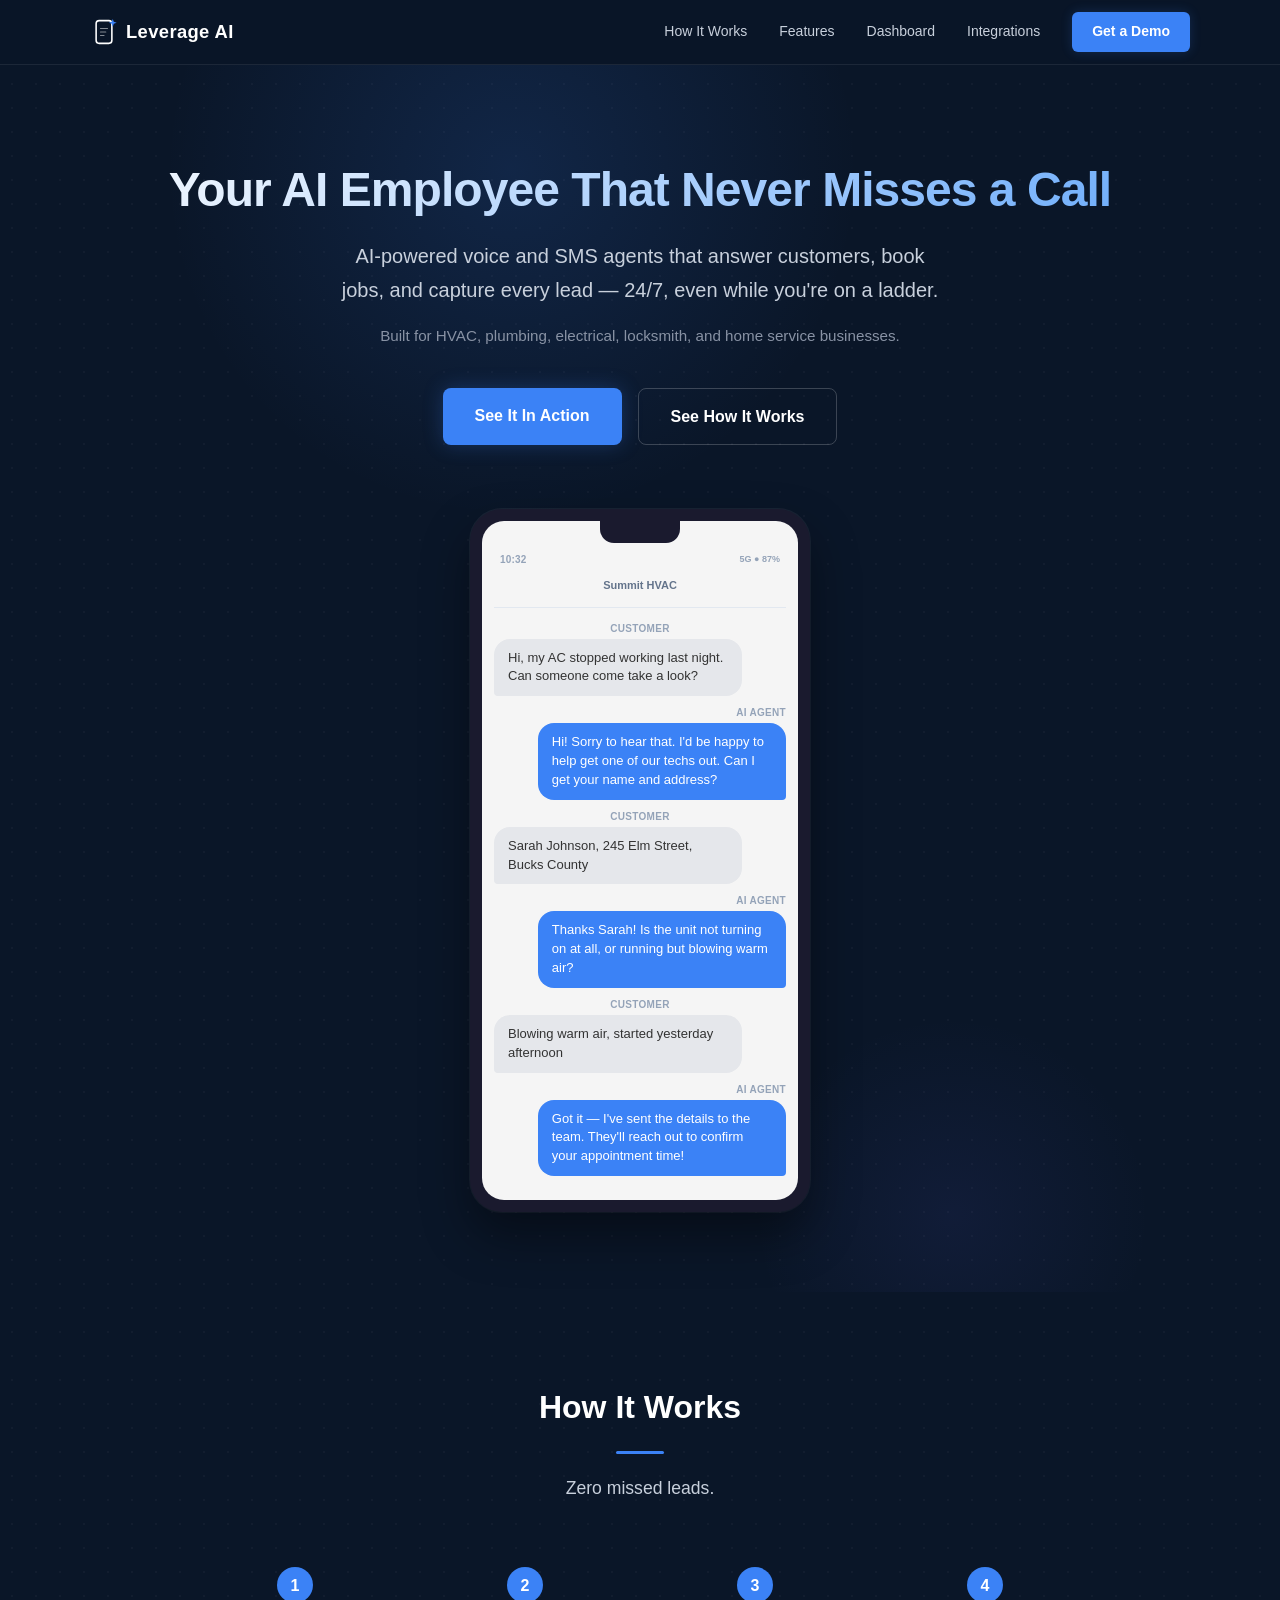
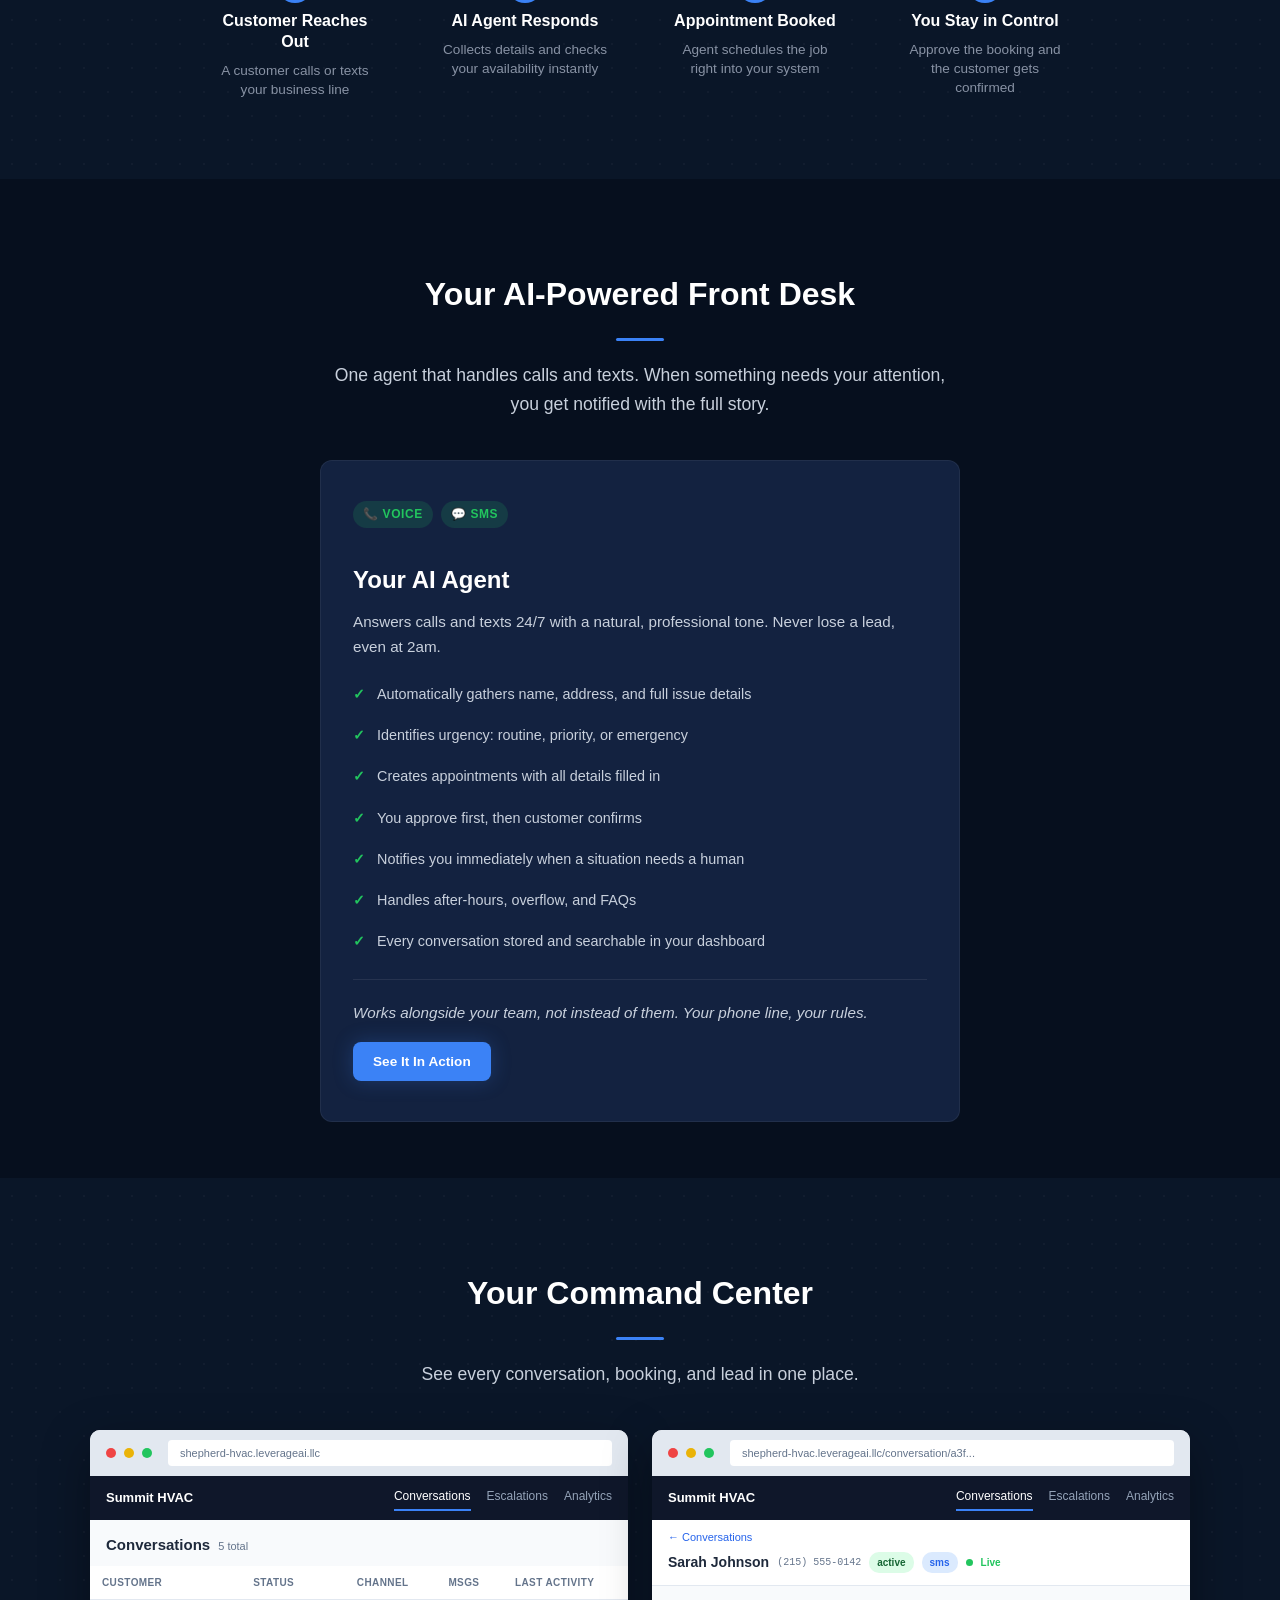
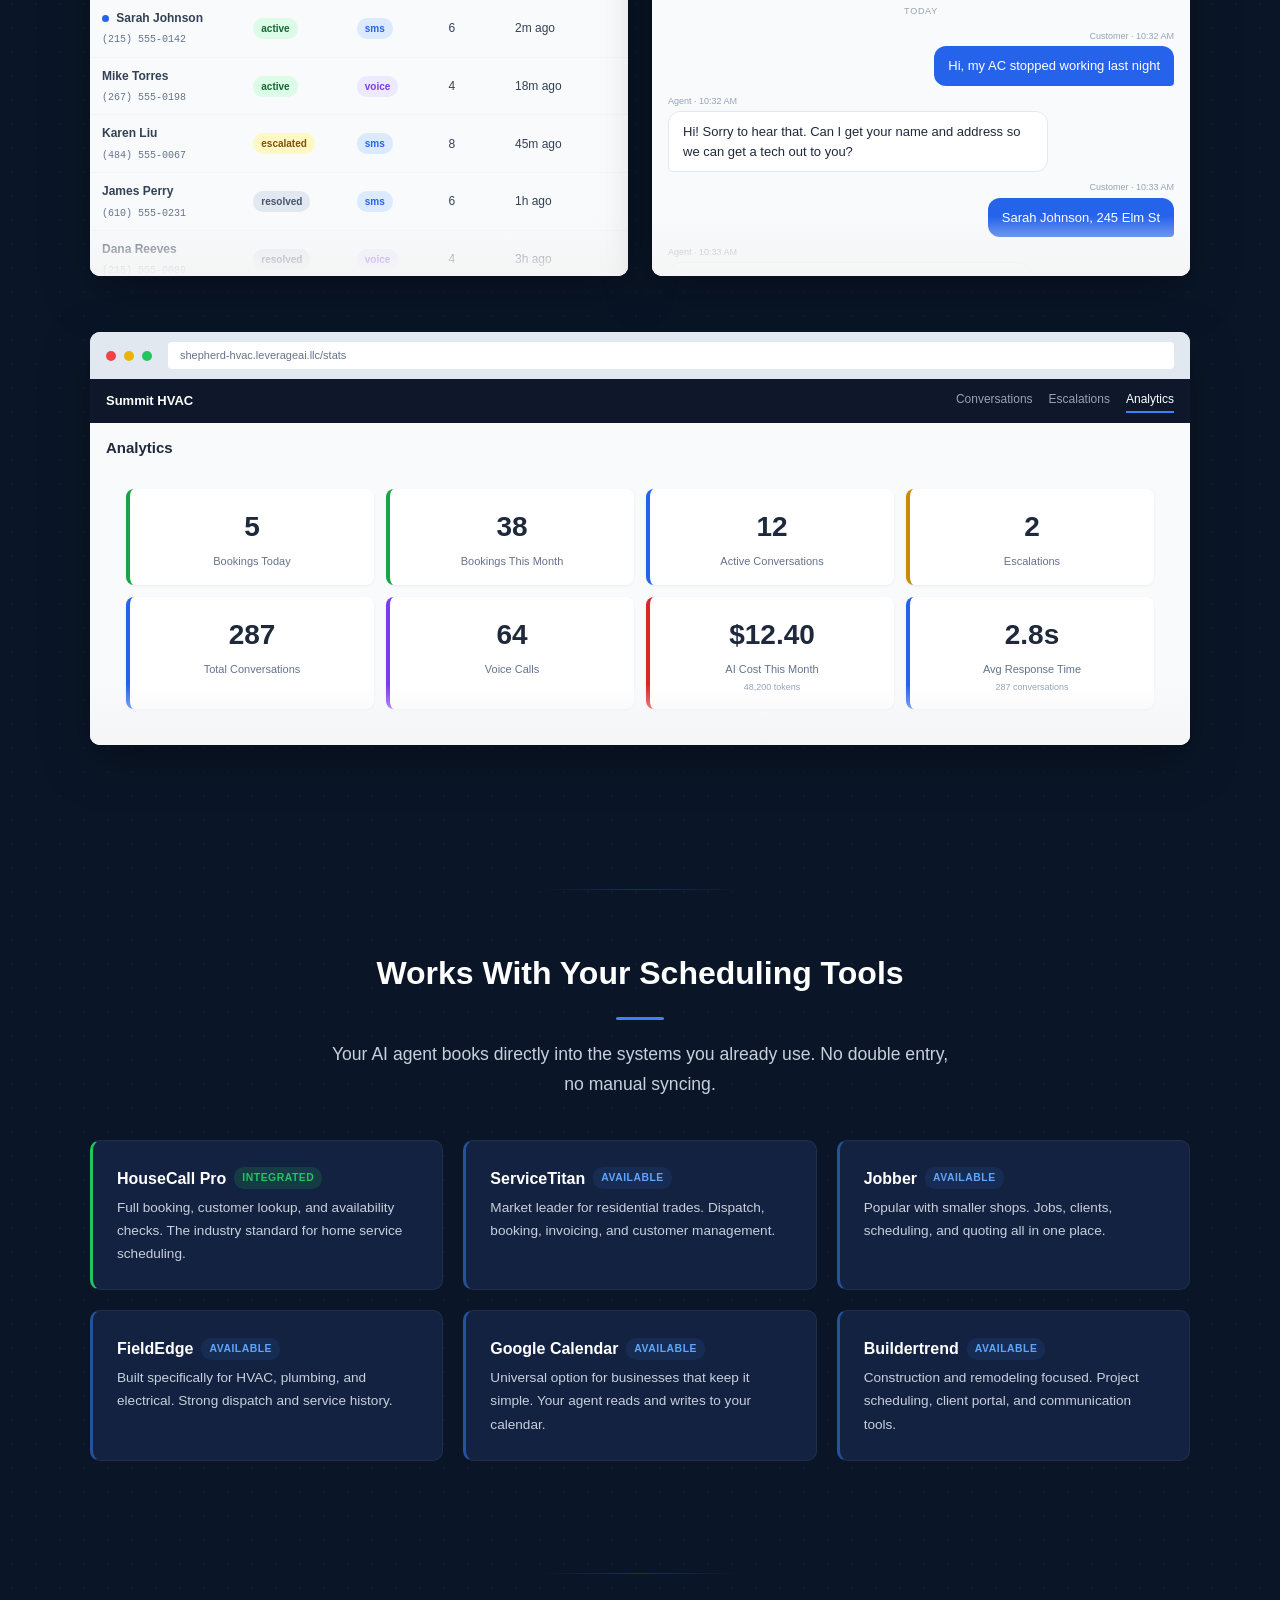
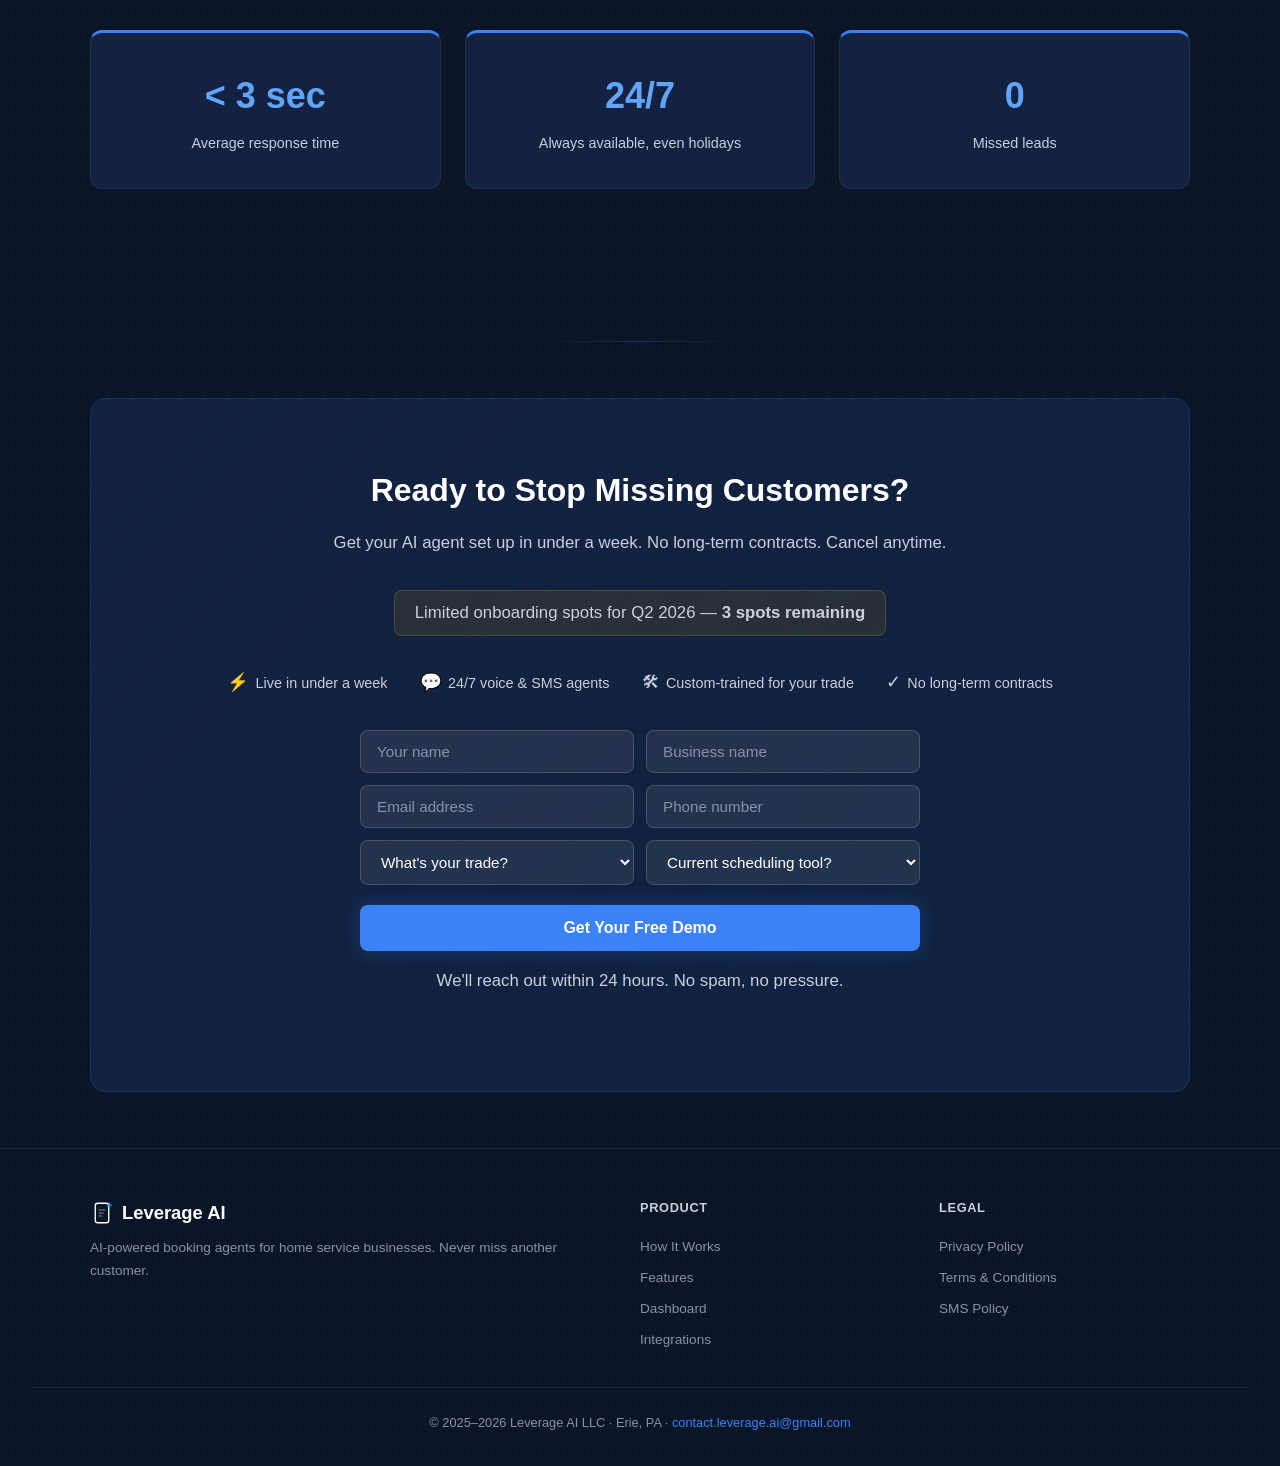
==== commit 385f47dc: "Update how it works section layout" ====
--- a/index.html
+++ b/index.html
@@ -77,25 +77,26 @@
     <div class="section-inner">
       <h2 class="section-title reveal">How It Works</h2>
       <p class="section-subtitle reveal">Zero missed leads.</p>
-      <div class="steps-bar reveal">
-        <div class="step-item">
-          <span class="step-icon">1</span>
-          <span class="step-text">Customer calls or texts</span>
-        </div>
-        <span class="step-connector" aria-hidden="true"></span>
-        <div class="step-item">
-          <span class="step-icon">2</span>
-          <span class="step-text">AI agent collects details &amp; checks your availability</span>
-        </div>
-        <span class="step-connector" aria-hidden="true"></span>
-        <div class="step-item">
-          <span class="step-icon">3</span>
-          <span class="step-text">Agent books appointment into your system</span>
-        </div>
-        <span class="step-connector" aria-hidden="true"></span>
-        <div class="step-item">
-          <span class="step-icon">4</span>
-          <span class="step-text">You approve, customer confirms</span>
+      <div class="steps-grid reveal">
+        <div class="step-card">
+          <span class="step-number">1</span>
+          <span class="step-card-title">Customer Reaches Out</span>
+          <span class="step-card-desc">A customer calls or texts your business line</span>
+        </div>
+        <div class="step-card">
+          <span class="step-number">2</span>
+          <span class="step-card-title">AI Agent Responds</span>
+          <span class="step-card-desc">Collects details and checks your availability instantly</span>
+        </div>
+        <div class="step-card">
+          <span class="step-number">3</span>
+          <span class="step-card-title">Appointment Booked</span>
+          <span class="step-card-desc">Agent schedules the job right into your system</span>
+        </div>
+        <div class="step-card">
+          <span class="step-number">4</span>
+          <span class="step-card-title">You Stay in Control</span>
+          <span class="step-card-desc">Approve the booking and the customer gets confirmed</span>
         </div>
       </div>
     </div>
--- a/style.css
+++ b/style.css
@@ -361,64 +361,53 @@
   font-weight: 700;
 }
 
-/* ── How It Works (steps bar) ──────────────────────────── */
-.steps-bar {
-  display: flex;
-  align-items: flex-start;
+/* ── How It Works (step cards) ─────────────────────────── */
+.steps-grid {
+  display: grid;
+  grid-template-columns: repeat(4, 1fr);
+  gap: 1.25rem;
+  max-width: 900px;
+  margin: 0 auto;
+}
+.step-card {
+  background: var(--card-bg);
+  border: 1px solid var(--border);
+  border-radius: 12px;
+  padding: 1.5rem 1.25rem;
+  display: flex;
+  flex-direction: column;
+  align-items: center;
+  text-align: center;
+  gap: 0.5rem;
+  transition: border-color 0.2s, transform 0.2s;
+}
+.step-card:hover {
+  border-color: var(--accent);
+  transform: translateY(-3px);
+}
+.step-number {
+  display: flex;
+  align-items: center;
   justify-content: center;
-  gap: 0;
-  max-width: 800px;
-  margin: 0 auto;
-}
-.step-item {
-  display: flex;
-  flex-direction: column;
-  align-items: center;
-  text-align: center;
-  gap: 0.75rem;
-  flex: 1;
-  max-width: 200px;
-  padding: 1.25rem 0.75rem;
-  border-radius: 12px;
-  transition: background 0.2s;
-}
-.step-item:hover {
-  background: rgba(255,255,255,0.03);
-}
-.step-icon {
-  width: 48px;
-  height: 48px;
-  display: flex;
-  align-items: center;
-  justify-content: center;
+  width: 2.25rem;
+  height: 2.25rem;
   border-radius: 50%;
-  background: rgba(59,130,246,0.1);
-  border: 2px solid rgba(59,130,246,0.3);
-  font-size: 1.1rem;
+  background: var(--accent);
+  color: var(--white);
+  font-size: 1rem;
   font-weight: 700;
-  color: var(--accent-light);
   flex-shrink: 0;
 }
-.step-text {
-  font-size: 0.9rem;
-  font-weight: 500;
+.step-card-title {
+  font-size: 1rem;
+  font-weight: 600;
   color: var(--white);
-  line-height: 1.35;
-}
-.step-connector {
-  display: flex;
-  align-items: center;
-  height: 48px;
-  flex-shrink: 0;
-  padding: 0 0.25rem;
-}
-.step-connector::before {
-  content: '';
-  display: block;
-  width: 32px;
-  height: 2px;
-  background: linear-gradient(90deg, rgba(59,130,246,0.3), rgba(59,130,246,0.15));
-  border-radius: 1px;
+  line-height: 1.3;
+}
+.step-card-desc {
+  font-size: 0.85rem;
+  color: var(--gray-dim);
+  line-height: 1.4;
 }
 
 /* ── Features / Services ────────────────────────────────── */
@@ -1049,6 +1038,7 @@
   .hero { padding: 4rem 1.25rem 3rem; }
   .hero h1 { font-size: 2.25rem; }
 
+  .steps-grid { grid-template-columns: 1fr 1fr; }
   .features-grid { grid-template-columns: 1fr; }
   .integrations-grid { grid-template-columns: 1fr; }
   .trust-grid { grid-template-columns: 1fr; gap: 1.5rem; }
@@ -1098,11 +1088,7 @@
 }
 
 @media (max-width: 480px) {
-  .steps-bar { flex-direction: column; gap: 0; }
-  .step-connector { height: auto; padding: 0; }
-  .step-connector::before { width: 2px; height: 20px; }
-  .step-item { max-width: none; flex-direction: row; text-align: left; gap: 1rem; padding: 0.75rem; }
-  .step-icon { width: 40px; height: 40px; font-size: 1rem; }
+  .steps-grid { grid-template-columns: 1fr; }
   .site-header { padding: 0 1rem; }
   .hero { padding: 3rem 1rem 2.5rem; }
   .hero h1 { font-size: 1.85rem; }
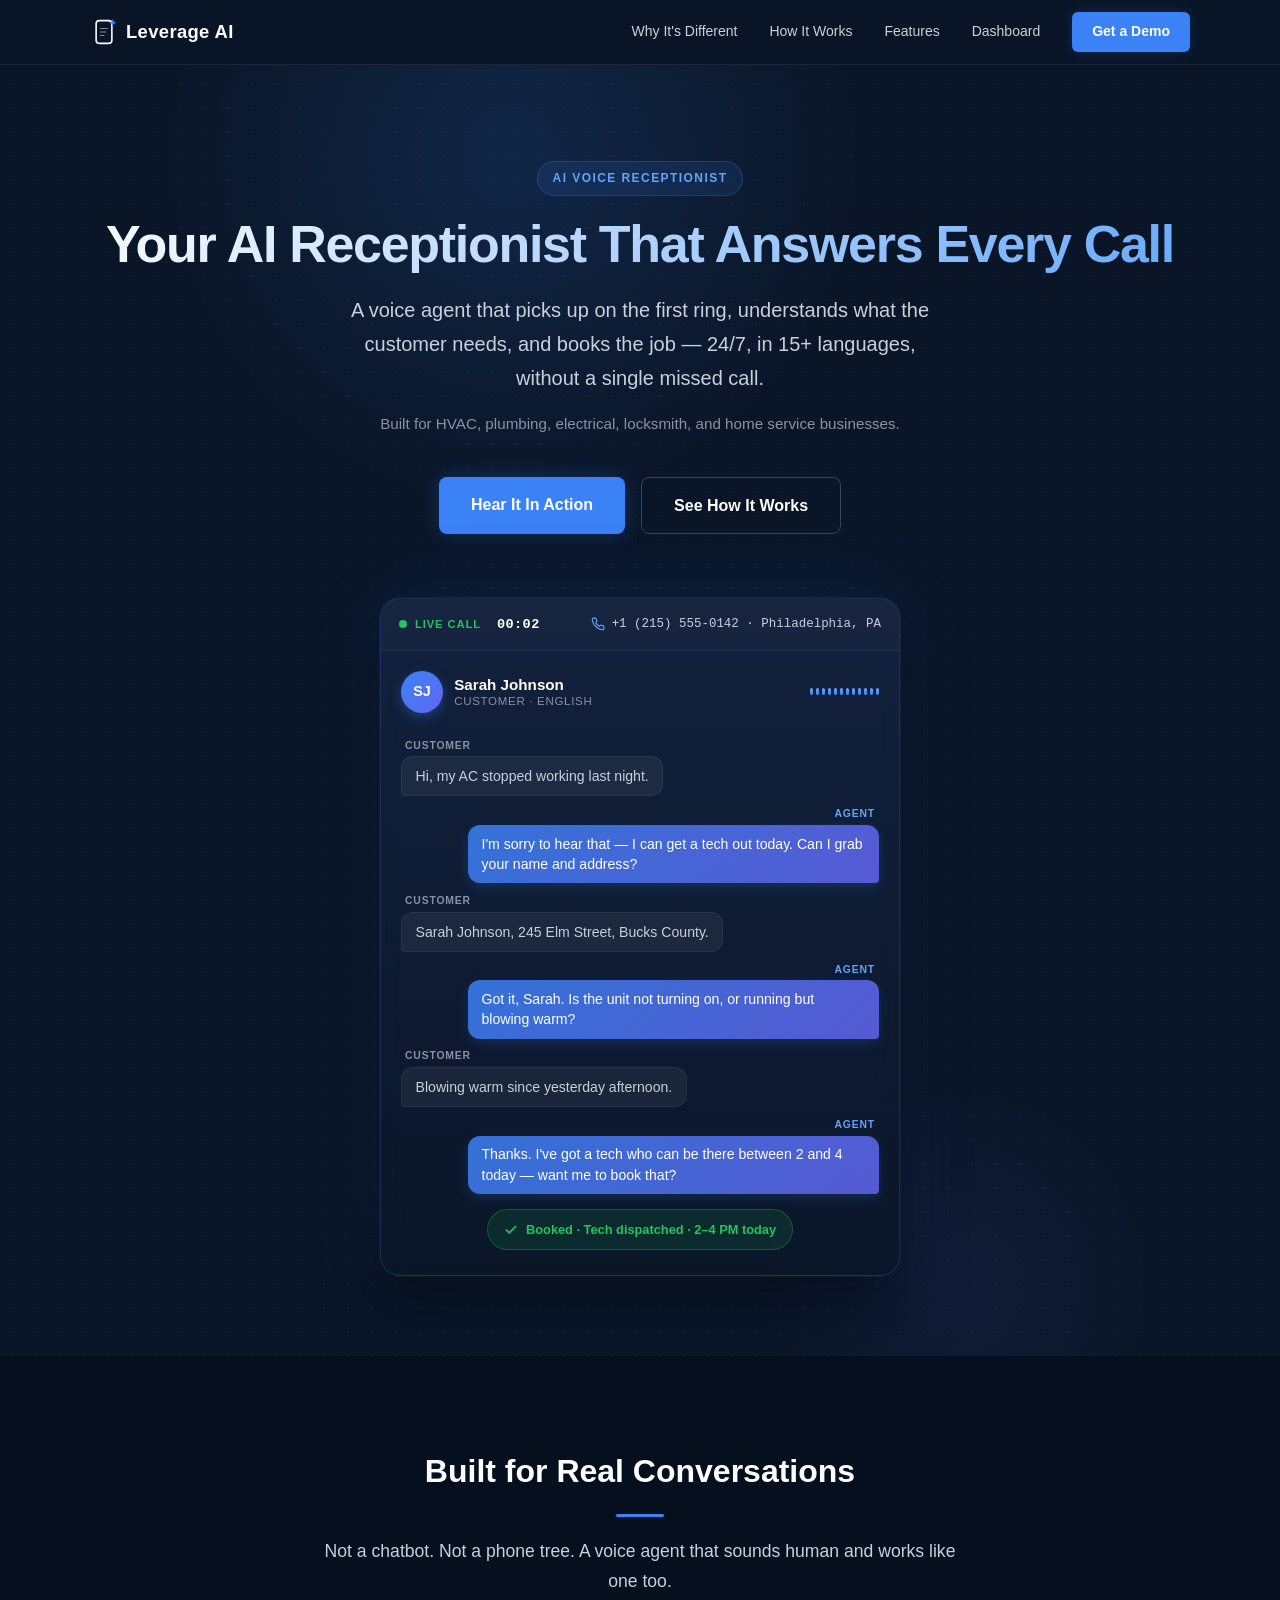
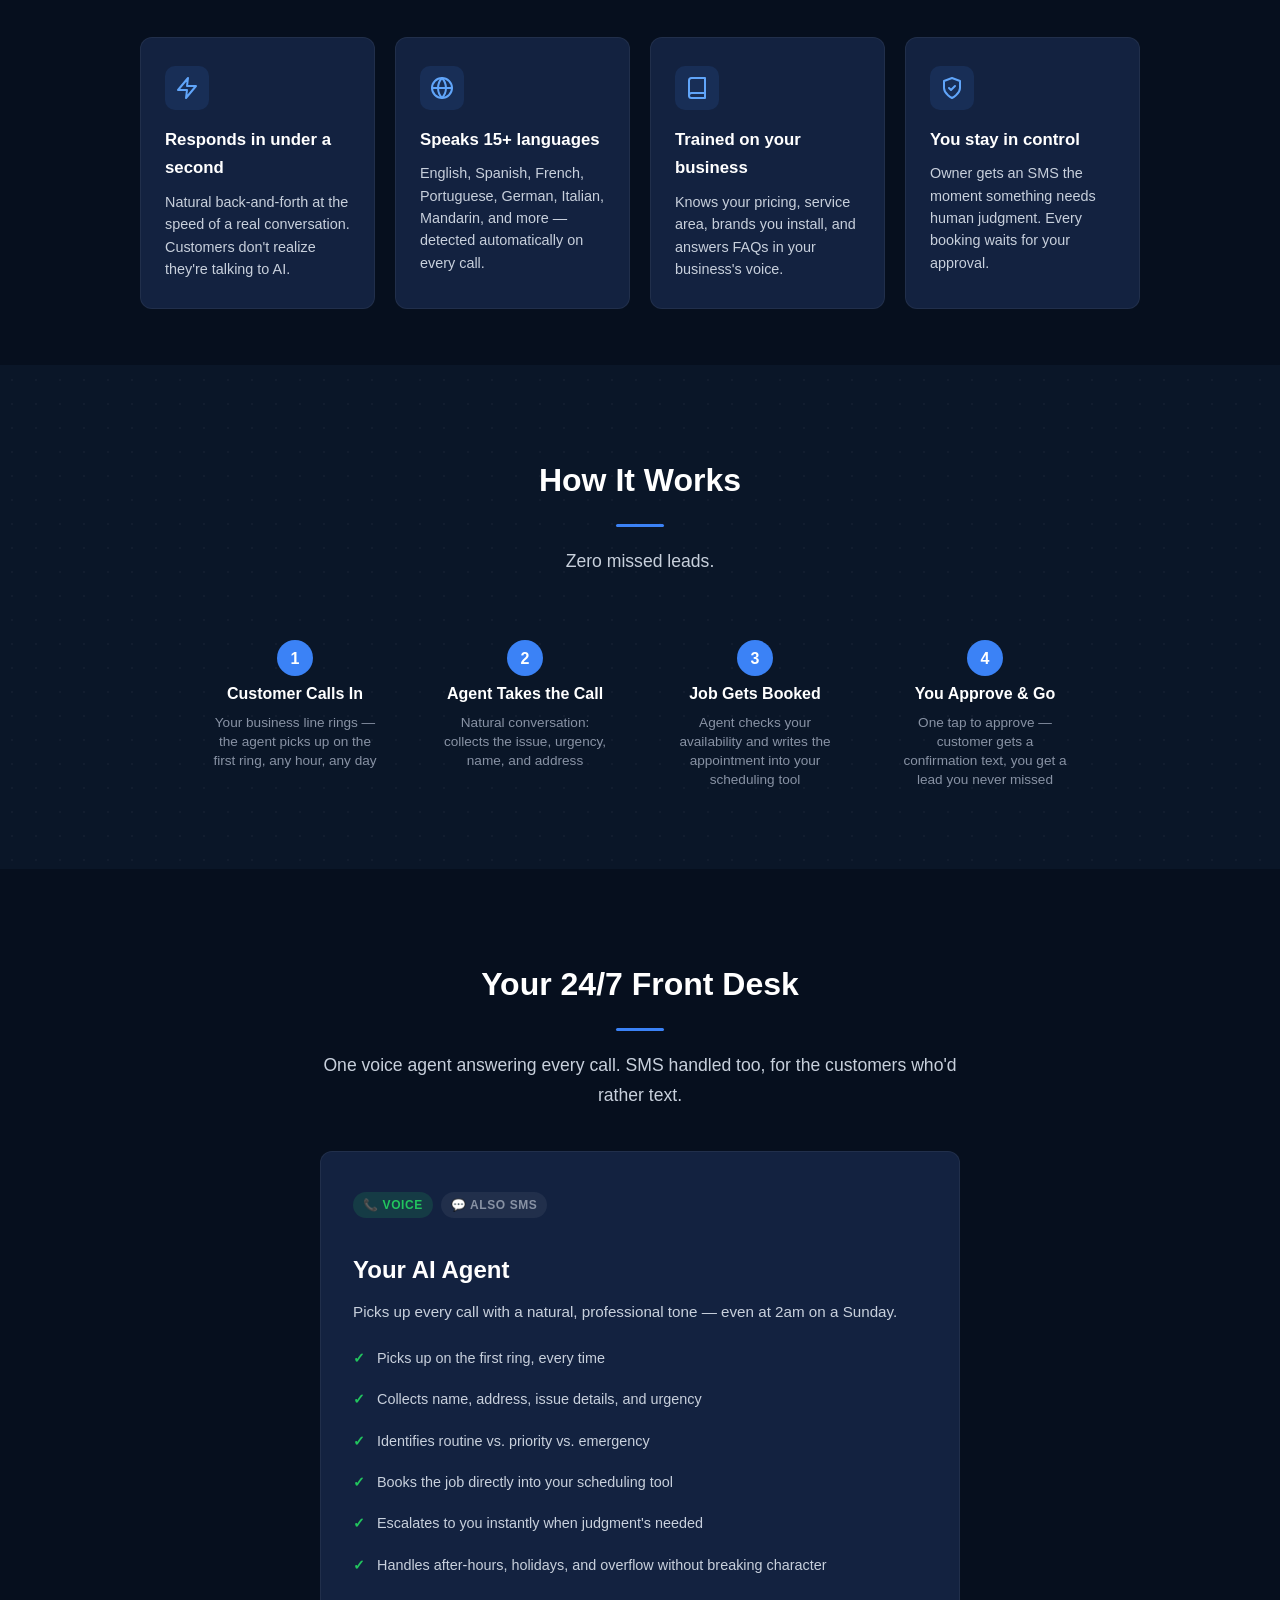
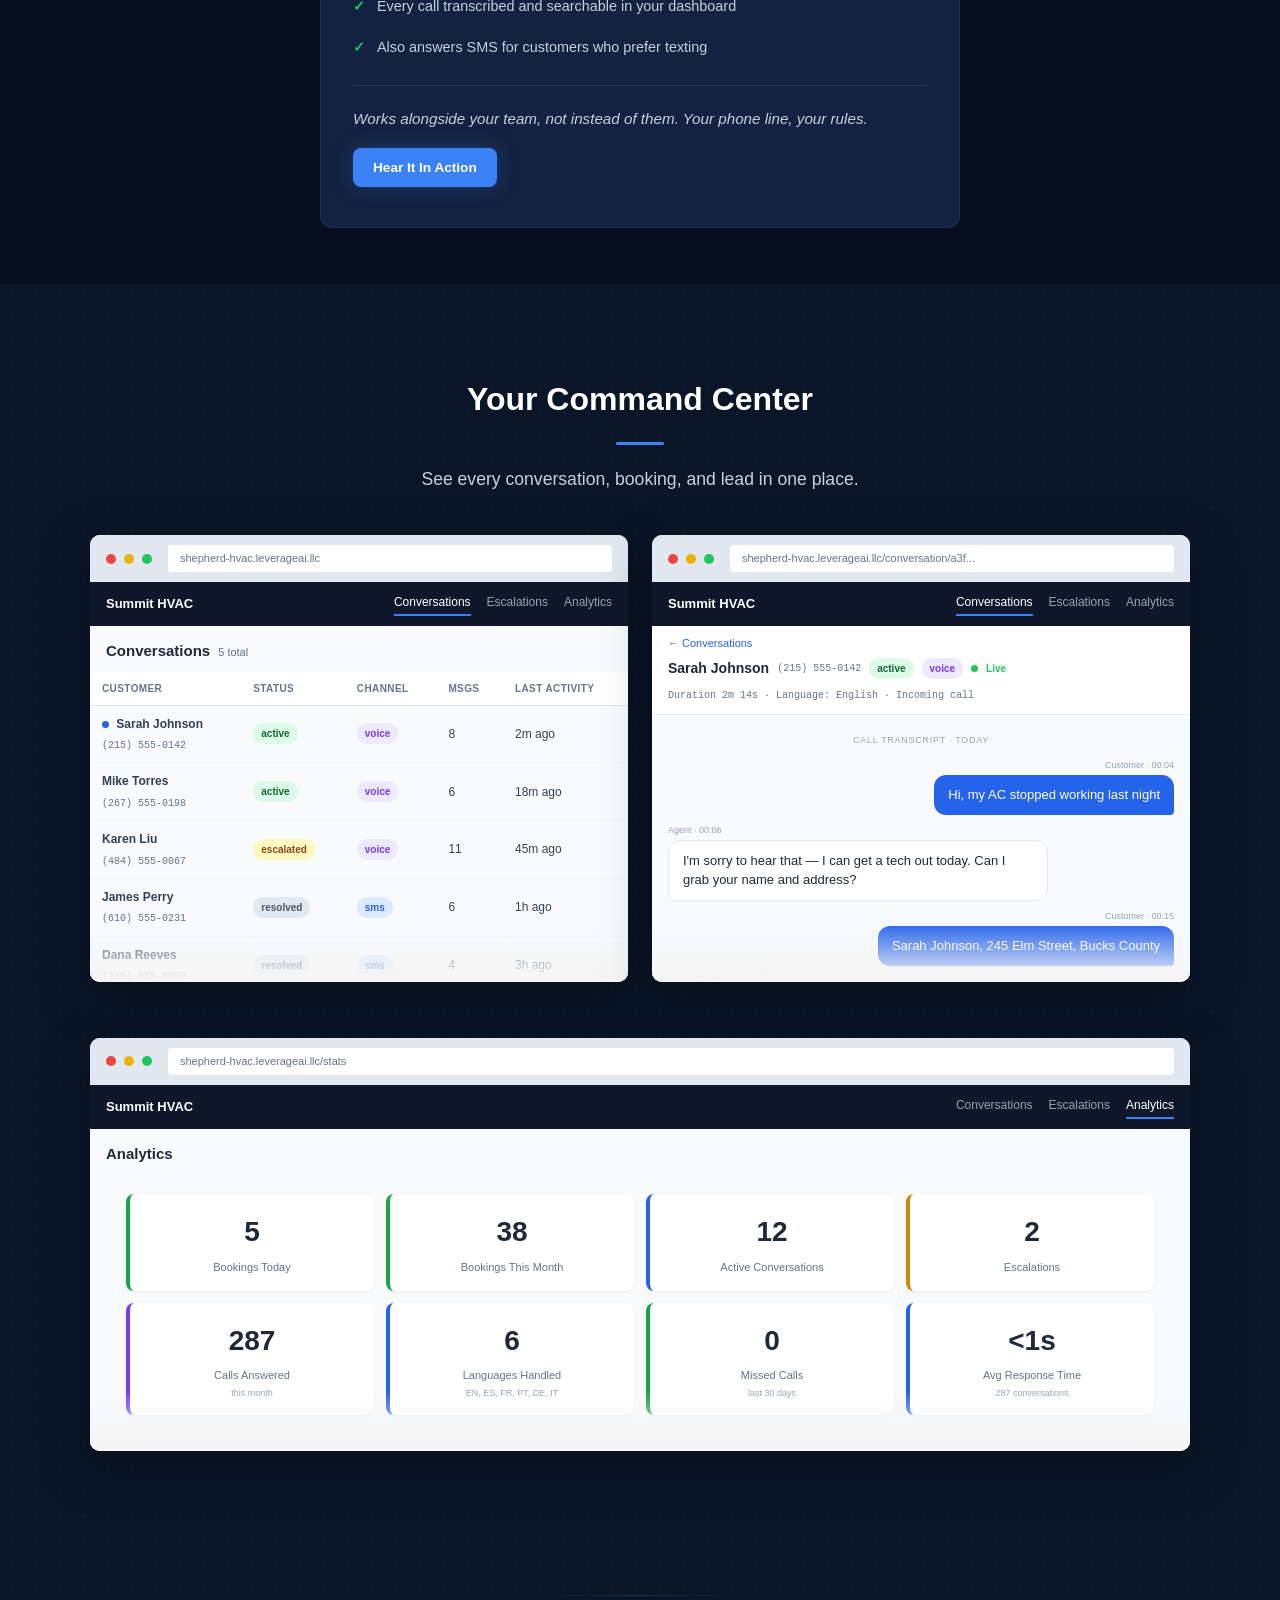
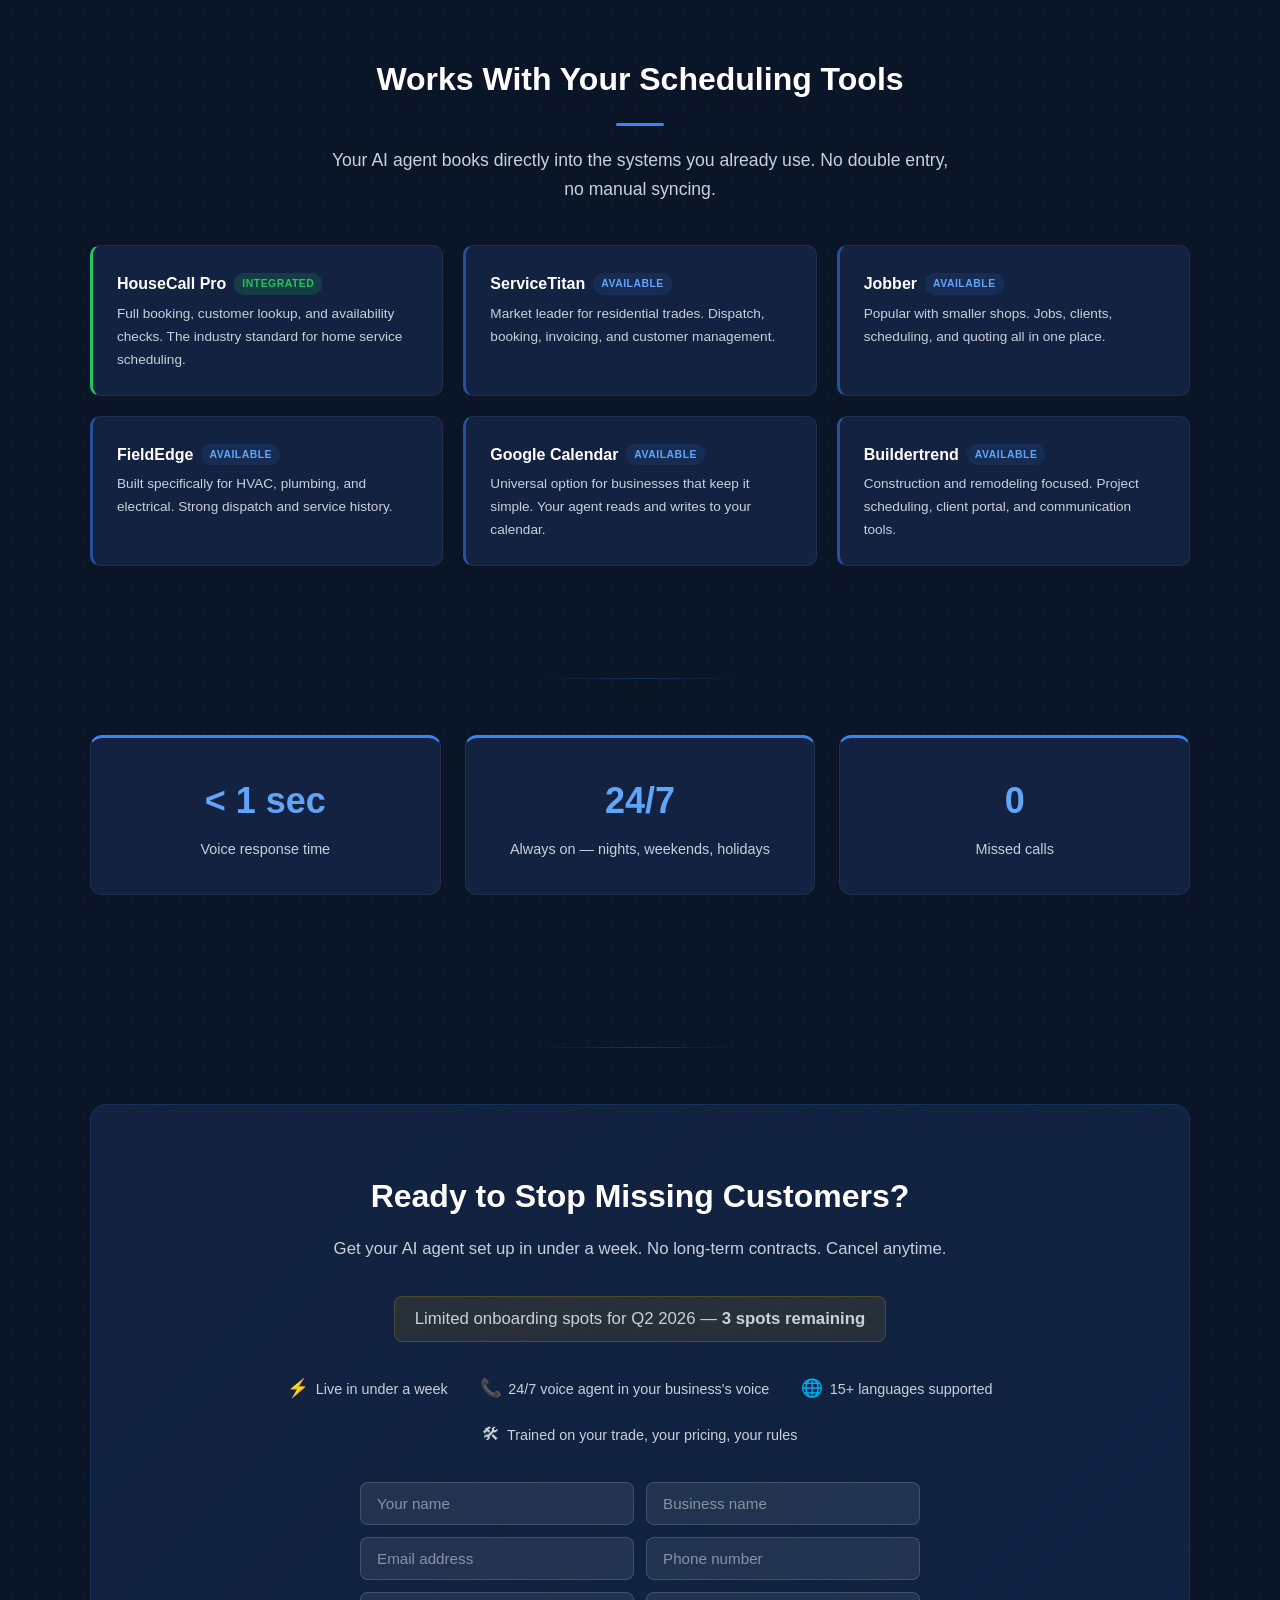
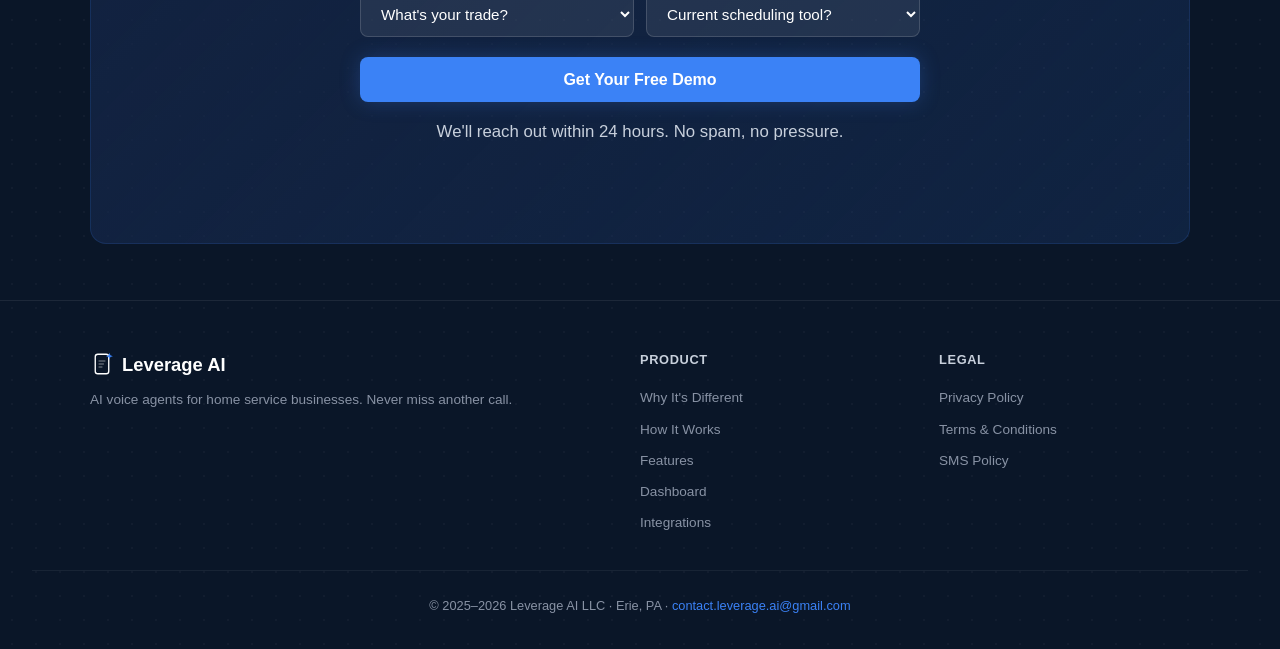
==== commit 67bb1eda: "Voice-first landing page refresh Replace SMS hero mockup with an animated live-call demo: pulsing li" ====
--- a/index.html
+++ b/index.html
@@ -3,16 +3,16 @@
 <head>
   <meta charset="UTF-8">
   <meta name="viewport" content="width=device-width, initial-scale=1.0">
-  <title>Leverage AI | AI-Powered Booking Agents for Home Service Businesses</title>
-  <meta name="description" content="Never miss another customer. Leverage AI builds voice and SMS AI agents that answer inquiries, book appointments, and capture every lead for HVAC, plumbing, electrical, and locksmith businesses.">
+  <title>Leverage AI | 24/7 AI Voice Agents for Home Service Businesses</title>
+  <meta name="description" content="A voice agent that answers every call, books the job, and never takes a day off. Built for HVAC, plumbing, electrical, locksmith, and home service businesses.">
   <link rel="icon" type="image/svg+xml" href="data:image/svg+xml,%3Csvg xmlns='http://www.w3.org/2000/svg' viewBox='0 0 32 32'%3E%3Crect x='7' y='3' width='18' height='26' rx='3.5' ry='3.5' fill='none' stroke='%23ffffff' stroke-width='1.8'/%3E%3Cline x1='12' y1='12' x2='20' y2='12' stroke='rgba(255,255,255,0.5)' stroke-width='1.3' stroke-linecap='round'/%3E%3Cline x1='12' y1='16' x2='18' y2='16' stroke='rgba(255,255,255,0.5)' stroke-width='1.3' stroke-linecap='round'/%3E%3Cline x1='12' y1='20' x2='16' y2='20' stroke='rgba(255,255,255,0.5)' stroke-width='1.3' stroke-linecap='round'/%3E%3Cpath d='M26 1 L27.2 4.3 L30.5 5.5 L27.2 6.7 L26 10 L24.8 6.7 L21.5 5.5 L24.8 4.3 Z' fill='%233b82f6'/%3E%3C/svg%3E">
-  <meta property="og:title" content="Leverage AI | AI Booking Agents for Home Service Businesses">
-  <meta property="og:description" content="Never miss another customer. AI agents that answer inquiries, book appointments, and capture every lead 24/7.">
+  <meta property="og:title" content="Leverage AI | 24/7 AI Voice Agents for Home Service Businesses">
+  <meta property="og:description" content="A voice agent that answers every call, books the job, and never takes a day off. Built for HVAC, plumbing, electrical, locksmith, and home service businesses.">
   <meta property="og:type" content="website">
   <meta property="og:url" content="https://leverageai.llc">
   <meta name="twitter:card" content="summary">
-  <meta name="twitter:title" content="Leverage AI | AI Booking Agents for Home Service Businesses">
-  <meta name="twitter:description" content="Never miss another customer. AI agents that answer inquiries, book appointments, and capture every lead 24/7.">
+  <meta name="twitter:title" content="Leverage AI | 24/7 AI Voice Agents for Home Service Businesses">
+  <meta name="twitter:description" content="A voice agent that answers every call, books the job, and never takes a day off. Built for HVAC, plumbing, electrical, locksmith, and home service businesses.">
   <link rel="stylesheet" href="style.css">
 </head>
 <body>
@@ -26,10 +26,10 @@
         <span></span><span></span><span></span>
       </label>
       <nav class="nav-links" onclick="document.getElementById('nav-toggle').checked=false">
+        <a href="#what-makes-it-different">Why It's Different</a>
         <a href="#how-it-works">How It Works</a>
         <a href="#features">Features</a>
         <a href="#dashboard">Dashboard</a>
-        <a href="#integrations">Integrations</a>
         <a href="#demo" class="nav-cta">Get a Demo</a>
       </nav>
     </div>
@@ -39,35 +39,109 @@
 
   <!-- ── Hero ─────────────────────────────────────────── -->
   <section class="hero">
-    <h1>Your AI Employee That Never Misses a Call</h1>
-    <p class="tagline">AI-powered voice and SMS agents that answer customers, book jobs, and capture every lead &mdash; 24/7, even while you're on a ladder.</p>
+    <span class="hero-eyebrow">AI Voice Receptionist</span>
+    <h1>Your AI Receptionist That Answers Every Call</h1>
+    <p class="tagline">A voice agent that picks up on the first ring, understands what the customer needs, and books the job &mdash; 24/7, in 15+ languages, without a single missed call.</p>
     <p class="supported">Built for HVAC, plumbing, electrical, locksmith, and home service businesses.</p>
     <div class="cta-buttons">
-      <a href="#demo" class="btn-primary">See It In Action</a>
+      <a href="#demo" class="btn-primary">Hear It In Action</a>
       <a href="#how-it-works" class="btn-secondary">See How It Works</a>
     </div>
 
-    <!-- Phone mockup -->
-    <div class="phone-mockup reveal">
-      <div class="phone-screen">
-        <div class="phone-notch"></div>
-        <div class="phone-time">
-          <span class="phone-time-left">10:32</span>
-          <span class="phone-time-right">5G &#9679; 87%</span>
-        </div>
-        <div class="phone-header">Summit HVAC</div>
-        <div class="sms-label">Customer</div>
-        <div class="sms-bubble sms-incoming">Hi, my AC stopped working last night. Can someone come take a look?</div>
-        <div class="sms-label sms-label-right">AI Agent</div>
-        <div class="sms-bubble sms-outgoing">Hi! Sorry to hear that. I'd be happy to help get one of our techs out. Can I get your name and address?</div>
-        <div class="sms-label">Customer</div>
-        <div class="sms-bubble sms-incoming">Sarah Johnson, 245 Elm Street, Bucks County</div>
-        <div class="sms-label sms-label-right">AI Agent</div>
-        <div class="sms-bubble sms-outgoing">Thanks Sarah! Is the unit not turning on at all, or running but blowing warm air?</div>
-        <div class="sms-label">Customer</div>
-        <div class="sms-bubble sms-incoming">Blowing warm air, started yesterday afternoon</div>
-        <div class="sms-label sms-label-right">AI Agent</div>
-        <div class="sms-bubble sms-outgoing">Got it &mdash; I've sent the details to the team. They'll reach out to confirm your appointment time!</div>
+    <!-- Live Call Mockup -->
+    <div class="call-mockup reveal" aria-label="Live voice call demo">
+      <div class="call-topbar">
+        <div class="call-status">
+          <span class="call-live-dot"></span>
+          <span class="call-live-label">Live Call</span>
+          <span class="call-timer" id="call-timer">00:00</span>
+        </div>
+        <div class="call-number">
+          <svg class="call-phone-icon" xmlns="http://www.w3.org/2000/svg" viewBox="0 0 24 24" width="14" height="14" fill="none" stroke="currentColor" stroke-width="2" stroke-linecap="round" stroke-linejoin="round" aria-hidden="true"><path d="M22 16.92v3a2 2 0 0 1-2.18 2 19.79 19.79 0 0 1-8.63-3.07 19.5 19.5 0 0 1-6-6 19.79 19.79 0 0 1-3.07-8.67A2 2 0 0 1 4.11 2h3a2 2 0 0 1 2 1.72c.13.96.37 1.9.72 2.81a2 2 0 0 1-.45 2.11L8.09 9.91a16 16 0 0 0 6 6l1.27-1.27a2 2 0 0 1 2.11-.45c.91.35 1.85.59 2.81.72A2 2 0 0 1 22 16.92z"/></svg>
+          <span>+1 (215) 555-0142 &middot; Philadelphia, PA</span>
+        </div>
+      </div>
+
+      <div class="call-main">
+        <div class="call-caller">
+          <div class="call-avatar">SJ</div>
+          <div class="call-caller-meta">
+            <strong>Sarah Johnson</strong>
+            <span>Customer &middot; English</span>
+          </div>
+        </div>
+        <div class="call-waveform" aria-hidden="true">
+          <span></span><span></span><span></span><span></span><span></span><span></span><span></span><span></span><span></span><span></span><span></span><span></span>
+        </div>
+      </div>
+
+      <div class="call-transcript" role="list">
+        <div class="call-line call-line-customer" role="listitem" style="--delay:1.2s">
+          <span class="call-line-who">Customer</span>
+          <span class="call-line-text">Hi, my AC stopped working last night.</span>
+        </div>
+        <div class="call-line call-line-agent" role="listitem" style="--delay:3.4s">
+          <span class="call-line-who">Agent</span>
+          <span class="call-line-text">I'm sorry to hear that &mdash; I can get a tech out today. Can I grab your name and address?</span>
+        </div>
+        <div class="call-line call-line-customer" role="listitem" style="--delay:6.8s">
+          <span class="call-line-who">Customer</span>
+          <span class="call-line-text">Sarah Johnson, 245 Elm Street, Bucks County.</span>
+        </div>
+        <div class="call-line call-line-agent" role="listitem" style="--delay:9.2s">
+          <span class="call-line-who">Agent</span>
+          <span class="call-line-text">Got it, Sarah. Is the unit not turning on, or running but blowing warm?</span>
+        </div>
+        <div class="call-line call-line-customer" role="listitem" style="--delay:12.0s">
+          <span class="call-line-who">Customer</span>
+          <span class="call-line-text">Blowing warm since yesterday afternoon.</span>
+        </div>
+        <div class="call-line call-line-agent" role="listitem" style="--delay:14.0s">
+          <span class="call-line-who">Agent</span>
+          <span class="call-line-text">Thanks. I've got a tech who can be there between 2 and 4 today &mdash; want me to book that?</span>
+        </div>
+        <div class="call-booked" role="status" aria-live="polite">
+          <svg xmlns="http://www.w3.org/2000/svg" viewBox="0 0 24 24" width="14" height="14" fill="none" stroke="currentColor" stroke-width="3" stroke-linecap="round" stroke-linejoin="round" aria-hidden="true"><polyline points="20 6 9 17 4 12"></polyline></svg>
+          <span>Booked &middot; Tech dispatched &middot; 2&ndash;4 PM today</span>
+        </div>
+      </div>
+    </div>
+  </section>
+
+  <!-- ── Differentiators ──────────────────────────────── -->
+  <section id="what-makes-it-different" class="section section-alt">
+    <div class="section-inner">
+      <h2 class="section-title reveal">Built for Real Conversations</h2>
+      <p class="section-subtitle reveal">Not a chatbot. Not a phone tree. A voice agent that sounds human and works like one too.</p>
+      <div class="diff-grid reveal-stagger">
+        <div class="diff-card card-base reveal">
+          <div class="diff-icon">
+            <svg xmlns="http://www.w3.org/2000/svg" viewBox="0 0 24 24" width="24" height="24" fill="none" stroke="currentColor" stroke-width="2" stroke-linecap="round" stroke-linejoin="round" aria-hidden="true"><polygon points="13 2 3 14 12 14 11 22 21 10 12 10 13 2"></polygon></svg>
+          </div>
+          <h3>Responds in under a second</h3>
+          <p>Natural back-and-forth at the speed of a real conversation. Customers don't realize they're talking to AI.</p>
+        </div>
+        <div class="diff-card card-base reveal">
+          <div class="diff-icon">
+            <svg xmlns="http://www.w3.org/2000/svg" viewBox="0 0 24 24" width="24" height="24" fill="none" stroke="currentColor" stroke-width="2" stroke-linecap="round" stroke-linejoin="round" aria-hidden="true"><circle cx="12" cy="12" r="10"></circle><line x1="2" y1="12" x2="22" y2="12"></line><path d="M12 2a15.3 15.3 0 0 1 4 10 15.3 15.3 0 0 1-4 10 15.3 15.3 0 0 1-4-10 15.3 15.3 0 0 1 4-10z"></path></svg>
+          </div>
+          <h3>Speaks 15+ languages</h3>
+          <p>English, Spanish, French, Portuguese, German, Italian, Mandarin, and more &mdash; detected automatically on every call.</p>
+        </div>
+        <div class="diff-card card-base reveal">
+          <div class="diff-icon">
+            <svg xmlns="http://www.w3.org/2000/svg" viewBox="0 0 24 24" width="24" height="24" fill="none" stroke="currentColor" stroke-width="2" stroke-linecap="round" stroke-linejoin="round" aria-hidden="true"><path d="M4 19.5A2.5 2.5 0 0 1 6.5 17H20"></path><path d="M6.5 2H20v20H6.5A2.5 2.5 0 0 1 4 19.5v-15A2.5 2.5 0 0 1 6.5 2z"></path></svg>
+          </div>
+          <h3>Trained on your business</h3>
+          <p>Knows your pricing, service area, brands you install, and answers FAQs in your business's voice.</p>
+        </div>
+        <div class="diff-card card-base reveal">
+          <div class="diff-icon">
+            <svg xmlns="http://www.w3.org/2000/svg" viewBox="0 0 24 24" width="24" height="24" fill="none" stroke="currentColor" stroke-width="2" stroke-linecap="round" stroke-linejoin="round" aria-hidden="true"><path d="M12 22s8-4 8-10V5l-8-3-8 3v7c0 6 8 10 8 10z"></path><polyline points="9 12 11 14 15 10"></polyline></svg>
+          </div>
+          <h3>You stay in control</h3>
+          <p>Owner gets an SMS the moment something needs human judgment. Every booking waits for your approval.</p>
+        </div>
       </div>
     </div>
   </section>
@@ -80,23 +154,23 @@
       <div class="steps-grid reveal">
         <div class="step-card">
           <span class="step-number">1</span>
-          <span class="step-card-title">Customer Reaches Out</span>
-          <span class="step-card-desc">A customer calls or texts your business line</span>
+          <span class="step-card-title">Customer Calls In</span>
+          <span class="step-card-desc">Your business line rings &mdash; the agent picks up on the first ring, any hour, any day</span>
         </div>
         <div class="step-card">
           <span class="step-number">2</span>
-          <span class="step-card-title">AI Agent Responds</span>
-          <span class="step-card-desc">Collects details and checks your availability instantly</span>
+          <span class="step-card-title">Agent Takes the Call</span>
+          <span class="step-card-desc">Natural conversation: collects the issue, urgency, name, and address</span>
         </div>
         <div class="step-card">
           <span class="step-number">3</span>
-          <span class="step-card-title">Appointment Booked</span>
-          <span class="step-card-desc">Agent schedules the job right into your system</span>
+          <span class="step-card-title">Job Gets Booked</span>
+          <span class="step-card-desc">Agent checks your availability and writes the appointment into your scheduling tool</span>
         </div>
         <div class="step-card">
           <span class="step-number">4</span>
-          <span class="step-card-title">You Stay in Control</span>
-          <span class="step-card-desc">Approve the booking and the customer gets confirmed</span>
+          <span class="step-card-title">You Approve &amp; Go</span>
+          <span class="step-card-desc">One tap to approve &mdash; customer gets a confirmation text, you get a lead you never missed</span>
         </div>
       </div>
     </div>
@@ -105,28 +179,29 @@
   <!-- ── Features / Services ──────────────────────────── -->
   <section id="features" class="section section-alt">
     <div class="section-inner">
-      <h2 class="section-title reveal">Your AI-Powered Front Desk</h2>
-      <p class="section-subtitle reveal">One agent that handles calls and texts. When something needs your attention, you get notified with the full story.</p>
+      <h2 class="section-title reveal">Your 24/7 Front Desk</h2>
+      <p class="section-subtitle reveal">One voice agent answering every call. SMS handled too, for the customers who'd rather text.</p>
       <div class="features-grid features-grid-single">
         <div class="feature-card card-base reveal">
           <div class="feature-badges">
             <span class="feature-badge badge-base badge-green">&#128222; Voice</span>
-            <span class="feature-badge badge-base badge-green">&#128172; SMS</span>
+            <span class="feature-badge badge-base badge-muted">&#128172; Also SMS</span>
           </div>
           <h3>Your AI Agent</h3>
-          <p>Answers calls and texts 24/7 with a natural, professional tone. Never lose a lead, even at 2am.</p>
+          <p>Picks up every call with a natural, professional tone &mdash; even at 2am on a Sunday.</p>
           <ul class="feature-list check-list">
-            <li>Automatically gathers name, address, and full issue details</li>
-            <li>Identifies urgency: routine, priority, or emergency</li>
-            <li>Creates appointments with all details filled in</li>
-            <li>You approve first, then customer confirms</li>
-            <li>Notifies you immediately when a situation needs a human</li>
-            <li>Handles after-hours, overflow, and FAQs</li>
-            <li>Every conversation stored and searchable in your dashboard</li>
+            <li>Picks up on the first ring, every time</li>
+            <li>Collects name, address, issue details, and urgency</li>
+            <li>Identifies routine vs. priority vs. emergency</li>
+            <li>Books the job directly into your scheduling tool</li>
+            <li>Escalates to you instantly when judgment's needed</li>
+            <li>Handles after-hours, holidays, and overflow without breaking character</li>
+            <li>Every call transcribed and searchable in your dashboard</li>
+            <li>Also answers SMS for customers who prefer texting</li>
           </ul>
           <p class="feature-note">Works alongside your team, not instead of them. Your phone line, your rules.</p>
           <div class="feature-cta">
-            <a href="#demo" class="btn-primary btn-sm">See It In Action</a>
+            <a href="#demo" class="btn-primary btn-sm">Hear It In Action</a>
           </div>
         </div>
       </div>
@@ -180,8 +255,8 @@
                       <span class="mock-phone-sm">(215) 555-0142</span>
                     </td>
                     <td><span class="mock-badge-real mock-badge-active">active</span></td>
-                    <td><span class="mock-badge-real mock-badge-sms">sms</span></td>
-                    <td class="hide-sm">6</td>
+                    <td><span class="mock-badge-real mock-badge-voice">voice</span></td>
+                    <td class="hide-sm">8</td>
                     <td>2m ago</td>
                   </tr>
                   <tr>
@@ -191,7 +266,7 @@
                     </td>
                     <td><span class="mock-badge-real mock-badge-active">active</span></td>
                     <td><span class="mock-badge-real mock-badge-voice">voice</span></td>
-                    <td class="hide-sm">4</td>
+                    <td class="hide-sm">6</td>
                     <td>18m ago</td>
                   </tr>
                   <tr>
@@ -200,8 +275,8 @@
                       <span class="mock-phone-sm">(484) 555-0067</span>
                     </td>
                     <td><span class="mock-badge-real mock-badge-escalated">escalated</span></td>
-                    <td><span class="mock-badge-real mock-badge-sms">sms</span></td>
-                    <td class="hide-sm">8</td>
+                    <td><span class="mock-badge-real mock-badge-voice">voice</span></td>
+                    <td class="hide-sm">11</td>
                     <td>45m ago</td>
                   </tr>
                   <tr>
@@ -220,7 +295,7 @@
                       <span class="mock-phone-sm">(215) 555-0089</span>
                     </td>
                     <td><span class="mock-badge-real mock-badge-resolved">resolved</span></td>
-                    <td><span class="mock-badge-real mock-badge-voice">voice</span></td>
+                    <td><span class="mock-badge-real mock-badge-sms">sms</span></td>
                     <td class="hide-sm">4</td>
                     <td>3h ago</td>
                   </tr>
@@ -253,35 +328,36 @@
                 <strong>Sarah Johnson</strong>
                 <span class="mock-phone-sm">(215) 555-0142</span>
                 <span class="mock-badge-real mock-badge-active">active</span>
-                <span class="mock-badge-real mock-badge-sms">sms</span>
+                <span class="mock-badge-real mock-badge-voice">voice</span>
                 <span class="mock-live-dot"></span><span class="mock-live-label">Live</span>
               </div>
+              <div class="mock-call-meta">Duration 2m 14s &middot; Language: English &middot; Incoming call</div>
             </div>
             <div class="mock-chat-real">
-              <div class="mock-date-divider">TODAY</div>
+              <div class="mock-date-divider">CALL TRANSCRIPT &middot; TODAY</div>
               <div class="mock-msg-row mock-msg-row-user">
-                <span class="mock-msg-meta">Customer &middot; 10:32 AM</span>
+                <span class="mock-msg-meta">Customer &middot; 00:04</span>
                 <div class="mock-msg mock-msg-user-real">Hi, my AC stopped working last night</div>
               </div>
               <div class="mock-msg-row mock-msg-row-agent">
-                <span class="mock-msg-meta">Agent &middot; 10:32 AM</span>
-                <div class="mock-msg mock-msg-agent-real">Hi! Sorry to hear that. Can I get your name and address so we can get a tech out to you?</div>
+                <span class="mock-msg-meta">Agent &middot; 00:06</span>
+                <div class="mock-msg mock-msg-agent-real">I'm sorry to hear that &mdash; I can get a tech out today. Can I grab your name and address?</div>
               </div>
               <div class="mock-msg-row mock-msg-row-user">
-                <span class="mock-msg-meta">Customer &middot; 10:33 AM</span>
-                <div class="mock-msg mock-msg-user-real">Sarah Johnson, 245 Elm St</div>
+                <span class="mock-msg-meta">Customer &middot; 00:15</span>
+                <div class="mock-msg mock-msg-user-real">Sarah Johnson, 245 Elm Street, Bucks County</div>
               </div>
               <div class="mock-msg-row mock-msg-row-agent">
-                <span class="mock-msg-meta">Agent &middot; 10:33 AM</span>
-                <div class="mock-msg mock-msg-agent-real">Thanks Sarah! Is it not turning on at all, or blowing warm?</div>
+                <span class="mock-msg-meta">Agent &middot; 00:17</span>
+                <div class="mock-msg mock-msg-agent-real">Got it, Sarah. Is the unit not turning on, or running but blowing warm?</div>
               </div>
               <div class="mock-msg-row mock-msg-row-user">
-                <span class="mock-msg-meta">Customer &middot; 10:34 AM</span>
-                <div class="mock-msg mock-msg-user-real">Blowing warm since yesterday</div>
+                <span class="mock-msg-meta">Customer &middot; 00:24</span>
+                <div class="mock-msg mock-msg-user-real">Blowing warm since yesterday afternoon</div>
               </div>
               <div class="mock-msg-row mock-msg-row-agent">
-                <span class="mock-msg-meta">Agent &middot; 10:34 AM</span>
-                <div class="mock-msg mock-msg-agent-real">Got it, I've sent the details to the team. They'll reach out to confirm your appointment time!</div>
+                <span class="mock-msg-meta">Agent &middot; 00:26</span>
+                <div class="mock-msg mock-msg-agent-real">Thanks. I've got a tech who can be there between 2 and 4 today &mdash; want me to book that?</div>
               </div>
             </div>
           </div>
@@ -326,21 +402,23 @@
                 <div class="mock-stat-value">2</div>
                 <div class="mock-stat-label">Escalations</div>
               </div>
+              <div class="mock-stat-real mock-stat-purple">
+                <div class="mock-stat-value">287</div>
+                <div class="mock-stat-label">Calls Answered</div>
+                <div class="mock-stat-sub">this month</div>
+              </div>
               <div class="mock-stat-real mock-stat-blue">
-                <div class="mock-stat-value">287</div>
-                <div class="mock-stat-label">Total Conversations</div>
-              </div>
-              <div class="mock-stat-real mock-stat-purple">
-                <div class="mock-stat-value">64</div>
-                <div class="mock-stat-label">Voice Calls</div>
-              </div>
-              <div class="mock-stat-real mock-stat-red">
-                <div class="mock-stat-value">$12.40</div>
-                <div class="mock-stat-label">AI Cost This Month</div>
-                <div class="mock-stat-sub">48,200 tokens</div>
+                <div class="mock-stat-value">6</div>
+                <div class="mock-stat-label">Languages Handled</div>
+                <div class="mock-stat-sub">EN, ES, FR, PT, DE, IT</div>
+              </div>
+              <div class="mock-stat-real mock-stat-green">
+                <div class="mock-stat-value">0</div>
+                <div class="mock-stat-label">Missed Calls</div>
+                <div class="mock-stat-sub">last 30 days</div>
               </div>
               <div class="mock-stat-real mock-stat-blue">
-                <div class="mock-stat-value">2.8s</div>
+                <div class="mock-stat-value">&lt;1s</div>
                 <div class="mock-stat-label">Avg Response Time</div>
                 <div class="mock-stat-sub">287 conversations</div>
               </div>
@@ -390,16 +468,16 @@
     <div class="section-inner">
       <div class="trust-grid reveal-stagger">
         <div class="trust-item reveal">
-          <div class="trust-value">&lt; 3 sec</div>
-          <div class="trust-label">Average response time</div>
+          <div class="trust-value">&lt; 1 sec</div>
+          <div class="trust-label">Voice response time</div>
         </div>
         <div class="trust-item reveal">
           <div class="trust-value">24/7</div>
-          <div class="trust-label">Always available, even holidays</div>
+          <div class="trust-label">Always on &mdash; nights, weekends, holidays</div>
         </div>
         <div class="trust-item reveal">
           <div class="trust-value">0</div>
-          <div class="trust-label">Missed leads</div>
+          <div class="trust-label">Missed calls</div>
         </div>
       </div>
     </div>
@@ -413,9 +491,9 @@
       <p class="urgency-note">Limited onboarding spots for Q2 2026 &mdash; <strong>3 spots remaining</strong></p>
       <div class="quick-wins">
         <div class="quick-win"><span class="quick-win-icon">&#9889;</span><span>Live in under a week</span></div>
-        <div class="quick-win"><span class="quick-win-icon">&#128172;</span><span>24/7 voice &amp; SMS agents</span></div>
-        <div class="quick-win"><span class="quick-win-icon">&#128736;</span><span>Custom-trained for your trade</span></div>
-        <div class="quick-win"><span class="quick-win-icon">&#10003;</span><span>No long-term contracts</span></div>
+        <div class="quick-win"><span class="quick-win-icon">&#128222;</span><span>24/7 voice agent in your business's voice</span></div>
+        <div class="quick-win"><span class="quick-win-icon">&#127760;</span><span>15+ languages supported</span></div>
+        <div class="quick-win"><span class="quick-win-icon">&#128736;</span><span>Trained on your trade, your pricing, your rules</span></div>
       </div>
       <form id="interest-form" class="interest-form" action="https://formspree.io/f/xlgogqyo" method="POST">
         <div class="form-row">
@@ -535,10 +613,11 @@
     <div class="footer-inner">
       <div class="footer-brand">
         <h3><svg xmlns="http://www.w3.org/2000/svg" viewBox="0 0 32 32" width="24" height="24" aria-hidden="true"><rect x="7" y="3" width="18" height="26" rx="3.5" ry="3.5" fill="none" stroke="#ffffff" stroke-width="1.8"/><line x1="12" y1="12" x2="20" y2="12" stroke="rgba(255,255,255,0.5)" stroke-width="1.3" stroke-linecap="round"/><line x1="12" y1="16" x2="18" y2="16" stroke="rgba(255,255,255,0.5)" stroke-width="1.3" stroke-linecap="round"/><line x1="12" y1="20" x2="16" y2="20" stroke="rgba(255,255,255,0.5)" stroke-width="1.3" stroke-linecap="round"/><path d="M26 1 L27.2 4.3 L30.5 5.5 L27.2 6.7 L26 10 L24.8 6.7 L21.5 5.5 L24.8 4.3 Z" fill="#3b82f6"/></svg> Leverage AI</h3>
-        <p>AI-powered booking agents for home service businesses. Never miss another customer.</p>
+        <p>AI voice agents for home service businesses. Never miss another call.</p>
       </div>
       <div class="footer-col">
         <h4>Product</h4>
+        <a href="#what-makes-it-different">Why It's Different</a>
         <a href="#how-it-works">How It Works</a>
         <a href="#features">Features</a>
         <a href="#dashboard">Dashboard</a>
@@ -574,6 +653,24 @@
   }, { threshold: 0.15, rootMargin: '0px 0px -40px 0px' });
   els.forEach(function(el){ obs.observe(el); });
 })();
+
+// Call-mockup timer — ticks seconds in sync with the 20s transcript animation loop.
+(function(){
+  var timerEl = document.getElementById('call-timer');
+  if (!timerEl) return;
+  var reduce = window.matchMedia && window.matchMedia('(prefers-reduced-motion: reduce)').matches;
+  if (reduce) { timerEl.textContent = '02:14'; return; }
+  var CYCLE = 20; // seconds per loop, matches CSS --call-cycle
+  var start = performance.now();
+  function pad(n) { return (n < 10 ? '0' : '') + n; }
+  function tick(now) {
+    var elapsed = ((now - start) / 1000) % CYCLE;
+    var secs = Math.floor(elapsed);
+    timerEl.textContent = '00:' + pad(secs);
+    requestAnimationFrame(tick);
+  }
+  requestAnimationFrame(tick);
+})();
 </script>
 </body>
 </html>
--- a/style.css
+++ b/style.css
@@ -182,13 +182,27 @@
 }
 .hero > * { position: relative; z-index: 1; }
 .hero h1 {
-  font-size: 3rem;
+  font-size: 3.25rem;
   margin-bottom: 1.25rem;
-  letter-spacing: -0.02em;
+  letter-spacing: -0.025em;
+  line-height: 1.1;
   background: linear-gradient(135deg, #ffffff 0%, #60a5fa 100%);
   -webkit-background-clip: text;
   -webkit-text-fill-color: transparent;
   background-clip: text;
+}
+.hero-eyebrow {
+  display: inline-block;
+  font-size: 0.75rem;
+  font-weight: 700;
+  letter-spacing: 0.12em;
+  text-transform: uppercase;
+  color: var(--accent-light);
+  background: rgba(59,130,246,0.12);
+  border: 1px solid rgba(59,130,246,0.25);
+  padding: 0.4rem 0.9rem;
+  border-radius: 999px;
+  margin-bottom: 1.25rem;
 }
 .hero .tagline {
   font-size: 1.25rem;
@@ -341,6 +355,7 @@
 .badge-green { background: rgba(34, 197, 94, 0.15); color: var(--green); }
 .badge-yellow { background: rgba(234, 179, 8, 0.15); color: var(--yellow); }
 .badge-blue { background: rgba(59,130,246,0.1); color: var(--accent-light); }
+.badge-muted { background: rgba(255,255,255,0.06); color: var(--gray-dim); }
 
 /* ── Shared check list ──────────────────────────────────── */
 .check-list {
@@ -993,6 +1008,287 @@
   font-size: 1.1rem;
 }
 
+/* ── Live Call Mockup (Hero) ───────────────────────────── */
+.call-mockup {
+  max-width: 520px;
+  margin: 0 auto;
+  background: linear-gradient(180deg, rgba(19, 34, 64, 0.9) 0%, rgba(10, 22, 40, 0.9) 100%);
+  border: 1px solid rgba(59,130,246,0.2);
+  border-radius: 20px;
+  padding: 0;
+  box-shadow:
+    0 30px 60px rgba(0,0,0,0.5),
+    0 0 0 1px rgba(255,255,255,0.04),
+    0 0 80px rgba(59,130,246,0.15);
+  overflow: hidden;
+  backdrop-filter: blur(12px);
+  -webkit-backdrop-filter: blur(12px);
+  text-align: left;
+}
+.call-topbar {
+  display: flex;
+  justify-content: space-between;
+  align-items: center;
+  gap: 1rem;
+  padding: 14px 18px;
+  border-bottom: 1px solid rgba(255,255,255,0.06);
+  background: rgba(255,255,255,0.02);
+}
+.call-status {
+  display: flex;
+  align-items: center;
+  gap: 0.5rem;
+  font-size: 0.8rem;
+  font-weight: 600;
+}
+.call-live-dot {
+  width: 8px;
+  height: 8px;
+  border-radius: 50%;
+  background: var(--green);
+  box-shadow: 0 0 0 0 rgba(34,197,94,0.6);
+  animation: call-live-pulse 1.8s ease-out infinite;
+}
+@keyframes call-live-pulse {
+  0% { box-shadow: 0 0 0 0 rgba(34,197,94,0.7); }
+  100% { box-shadow: 0 0 0 10px rgba(34,197,94,0); }
+}
+.call-live-label {
+  color: var(--green);
+  text-transform: uppercase;
+  letter-spacing: 0.08em;
+  font-size: 0.7rem;
+}
+.call-timer {
+  color: var(--white);
+  font-family: ui-monospace, "SF Mono", Menlo, monospace;
+  font-size: 0.85rem;
+  letter-spacing: 0.03em;
+  margin-left: 0.5rem;
+}
+.call-number {
+  display: flex;
+  align-items: center;
+  gap: 0.4rem;
+  color: var(--gray);
+  font-size: 0.78rem;
+  font-family: ui-monospace, "SF Mono", Menlo, monospace;
+}
+.call-phone-icon { color: var(--accent-light); flex-shrink: 0; }
+
+.call-main {
+  display: flex;
+  align-items: center;
+  gap: 1rem;
+  padding: 1.25rem 1.25rem 1rem;
+}
+.call-caller {
+  display: flex;
+  align-items: center;
+  gap: 0.7rem;
+  flex-shrink: 0;
+}
+.call-avatar {
+  width: 42px;
+  height: 42px;
+  border-radius: 50%;
+  background: linear-gradient(135deg, var(--accent), #6366f1);
+  color: var(--white);
+  font-weight: 700;
+  font-size: 0.9rem;
+  display: flex;
+  align-items: center;
+  justify-content: center;
+  flex-shrink: 0;
+  box-shadow: 0 4px 12px rgba(59,130,246,0.35);
+}
+.call-caller-meta {
+  display: flex;
+  flex-direction: column;
+  line-height: 1.25;
+}
+.call-caller-meta strong {
+  color: var(--white);
+  font-size: 0.95rem;
+  font-weight: 600;
+}
+.call-caller-meta span {
+  color: var(--gray-dim);
+  font-size: 0.72rem;
+  text-transform: uppercase;
+  letter-spacing: 0.06em;
+}
+.call-waveform {
+  display: flex;
+  align-items: center;
+  gap: 3px;
+  height: 36px;
+  flex: 1;
+  justify-content: flex-end;
+}
+.call-waveform span {
+  display: block;
+  width: 3px;
+  height: 20%;
+  background: linear-gradient(180deg, var(--accent-light), var(--accent));
+  border-radius: 2px;
+  animation: call-wave 0.9s ease-in-out infinite;
+}
+.call-waveform span:nth-child(1)  { animation-delay: 0.00s; }
+.call-waveform span:nth-child(2)  { animation-delay: 0.08s; }
+.call-waveform span:nth-child(3)  { animation-delay: 0.16s; }
+.call-waveform span:nth-child(4)  { animation-delay: 0.24s; }
+.call-waveform span:nth-child(5)  { animation-delay: 0.32s; }
+.call-waveform span:nth-child(6)  { animation-delay: 0.40s; }
+.call-waveform span:nth-child(7)  { animation-delay: 0.48s; }
+.call-waveform span:nth-child(8)  { animation-delay: 0.56s; }
+.call-waveform span:nth-child(9)  { animation-delay: 0.64s; }
+.call-waveform span:nth-child(10) { animation-delay: 0.72s; }
+.call-waveform span:nth-child(11) { animation-delay: 0.80s; }
+.call-waveform span:nth-child(12) { animation-delay: 0.88s; }
+@keyframes call-wave {
+  0%, 100% { height: 18%; opacity: 0.5; }
+  50%      { height: 90%; opacity: 1; }
+}
+
+.call-transcript {
+  padding: 0.5rem 1.25rem 1.5rem;
+  display: flex;
+  flex-direction: column;
+  gap: 0.55rem;
+}
+.call-line {
+  opacity: 0;
+  transform: translateY(8px);
+  display: flex;
+  flex-direction: column;
+  gap: 2px;
+  animation: call-line-in 0.7s cubic-bezier(0.16, 1, 0.3, 1) var(--delay, 0s) forwards;
+  max-width: 86%;
+}
+.call-line-customer {
+  align-self: flex-start;
+}
+.call-line-agent {
+  align-self: flex-end;
+  align-items: flex-end;
+}
+.call-line-who {
+  font-size: 0.65rem;
+  font-weight: 700;
+  letter-spacing: 0.08em;
+  text-transform: uppercase;
+  color: var(--gray-dim);
+  padding: 0 0.25rem;
+}
+.call-line-customer .call-line-who { color: var(--gray-dim); }
+.call-line-agent .call-line-who { color: var(--accent-light); }
+.call-line-text {
+  padding: 0.55rem 0.85rem;
+  border-radius: 12px;
+  font-size: 0.88rem;
+  line-height: 1.45;
+}
+.call-line-customer .call-line-text {
+  background: rgba(255,255,255,0.06);
+  color: var(--gray);
+  border: 1px solid rgba(255,255,255,0.06);
+  border-bottom-left-radius: 4px;
+}
+.call-line-agent .call-line-text {
+  background: linear-gradient(135deg, rgba(59,130,246,0.85), rgba(99,102,241,0.85));
+  color: var(--white);
+  border-bottom-right-radius: 4px;
+  box-shadow: 0 4px 12px rgba(59,130,246,0.2);
+}
+@keyframes call-line-in {
+  to { opacity: 1; transform: translateY(0); }
+}
+
+.call-booked {
+  align-self: center;
+  display: inline-flex;
+  align-items: center;
+  gap: 0.5rem;
+  margin-top: 0.4rem;
+  padding: 0.55rem 1rem;
+  background: rgba(34,197,94,0.12);
+  border: 1px solid rgba(34,197,94,0.3);
+  border-radius: 999px;
+  color: var(--green);
+  font-size: 0.8rem;
+  font-weight: 600;
+  opacity: 0;
+  transform: translateY(8px) scale(0.96);
+  animation: call-booked-in 0.6s cubic-bezier(0.16, 1, 0.3, 1) 16s forwards;
+}
+.call-booked svg { flex-shrink: 0; }
+@keyframes call-booked-in {
+  to { opacity: 1; transform: translateY(0) scale(1); }
+}
+
+/* Reduced motion: show final state, skip animations */
+@media (prefers-reduced-motion: reduce) {
+  .call-line,
+  .call-booked {
+    opacity: 1;
+    transform: none;
+    animation: none;
+  }
+  .call-live-dot,
+  .call-waveform span {
+    animation: none;
+  }
+  .call-waveform span { height: 55%; opacity: 0.7; }
+}
+
+/* ── Differentiators Section ───────────────────────────── */
+.diff-grid {
+  display: grid;
+  grid-template-columns: repeat(4, 1fr);
+  gap: 1.25rem;
+  max-width: 1000px;
+  margin: 0 auto;
+}
+.diff-card {
+  padding: 1.75rem 1.5rem;
+  display: flex;
+  flex-direction: column;
+  gap: 0.5rem;
+}
+.diff-icon {
+  display: flex;
+  align-items: center;
+  justify-content: center;
+  width: 44px;
+  height: 44px;
+  border-radius: 10px;
+  background: rgba(59,130,246,0.12);
+  color: var(--accent-light);
+  margin-bottom: 0.5rem;
+  flex-shrink: 0;
+}
+.diff-card h3 {
+  font-size: 1.05rem;
+  font-weight: 600;
+  color: var(--white);
+  margin: 0;
+}
+.diff-card p {
+  color: var(--gray);
+  font-size: 0.9rem;
+  line-height: 1.55;
+  margin: 0;
+}
+
+/* ── Dashboard mock: call-specific meta line ──────────── */
+.mock-call-meta {
+  margin-top: 6px;
+  font-size: 10px;
+  color: #64748b;
+  font-family: ui-monospace, monospace;
+}
+
 /* ── Scroll Reveal Animations ──────────────────────────── */
 .reveal {
   opacity: 0;
@@ -1029,6 +1325,7 @@
   .dashboard-grid { grid-template-columns: 1fr; }
   .mock-stats-grid-real { grid-template-columns: repeat(2, 1fr); }
   .integrations-grid { grid-template-columns: repeat(2, 1fr); }
+  .diff-grid { grid-template-columns: repeat(2, 1fr); }
 }
 
 @media (max-width: 768px) {
@@ -1082,6 +1379,19 @@
   .cta-buttons .btn-primary,
   .cta-buttons .btn-secondary { width: 100%; max-width: 320px; text-align: center; }
 
+  /* call mockup: mobile */
+  .call-mockup { max-width: 100%; border-radius: 16px; }
+  .call-topbar { padding: 12px 14px; gap: 0.5rem; flex-wrap: wrap; }
+  .call-number { font-size: 0.7rem; }
+  .call-main { padding: 1rem 1rem 0.75rem; gap: 0.75rem; }
+  .call-avatar { width: 36px; height: 36px; font-size: 0.8rem; }
+  .call-caller-meta strong { font-size: 0.85rem; }
+  .call-waveform { height: 28px; }
+  .call-transcript { padding: 0.5rem 1rem 1.25rem; }
+  .call-line-text { font-size: 0.82rem; padding: 0.5rem 0.75rem; }
+
+  /* differentiators: 2-up on tablet, already covered by 1024 breakpoint */
+
   /* CTA section */
   .cta-section { padding: 2.5rem 1.25rem; }
   .cta-section h2 { font-size: 1.5rem; }
@@ -1089,21 +1399,21 @@
 
 @media (max-width: 480px) {
   .steps-grid { grid-template-columns: 1fr; }
+  .diff-grid { grid-template-columns: 1fr; }
   .site-header { padding: 0 1rem; }
   .hero { padding: 3rem 1rem 2.5rem; }
-  .hero h1 { font-size: 1.85rem; }
+  .hero h1 { font-size: 2rem; }
   .hero .tagline { font-size: 1.05rem; }
   .hero .cta-buttons { margin-bottom: 2.5rem; }
+  .hero-eyebrow { font-size: 0.68rem; padding: 0.3rem 0.75rem; }
   .section { padding: 2.5rem 1rem; }
   .section-title { font-size: 1.4rem; }
   .section-subtitle { font-size: 0.9rem; margin-bottom: 2rem; }
 
-  /* phone mockup: slightly smaller on very small screens */
-  .phone-mockup { max-width: 300px; padding: 8px; border-radius: 28px; }
-  .phone-screen { padding: 0 10px 12px; border-radius: 20px; }
-  .phone-notch { width: 64px; height: 18px; border-radius: 0 0 10px 10px; }
-  .sms-bubble { font-size: 12px; padding: 8px 12px; max-width: 90%; }
-  .sms-label { font-size: 9px; }
+  /* call mockup: very small screens */
+  .call-topbar { padding: 10px 12px; }
+  .call-number { font-size: 0.65rem; }
+  .call-line-text { font-size: 0.78rem; }
 
   /* mock dashboards */
   /* urgency + quick wins */
